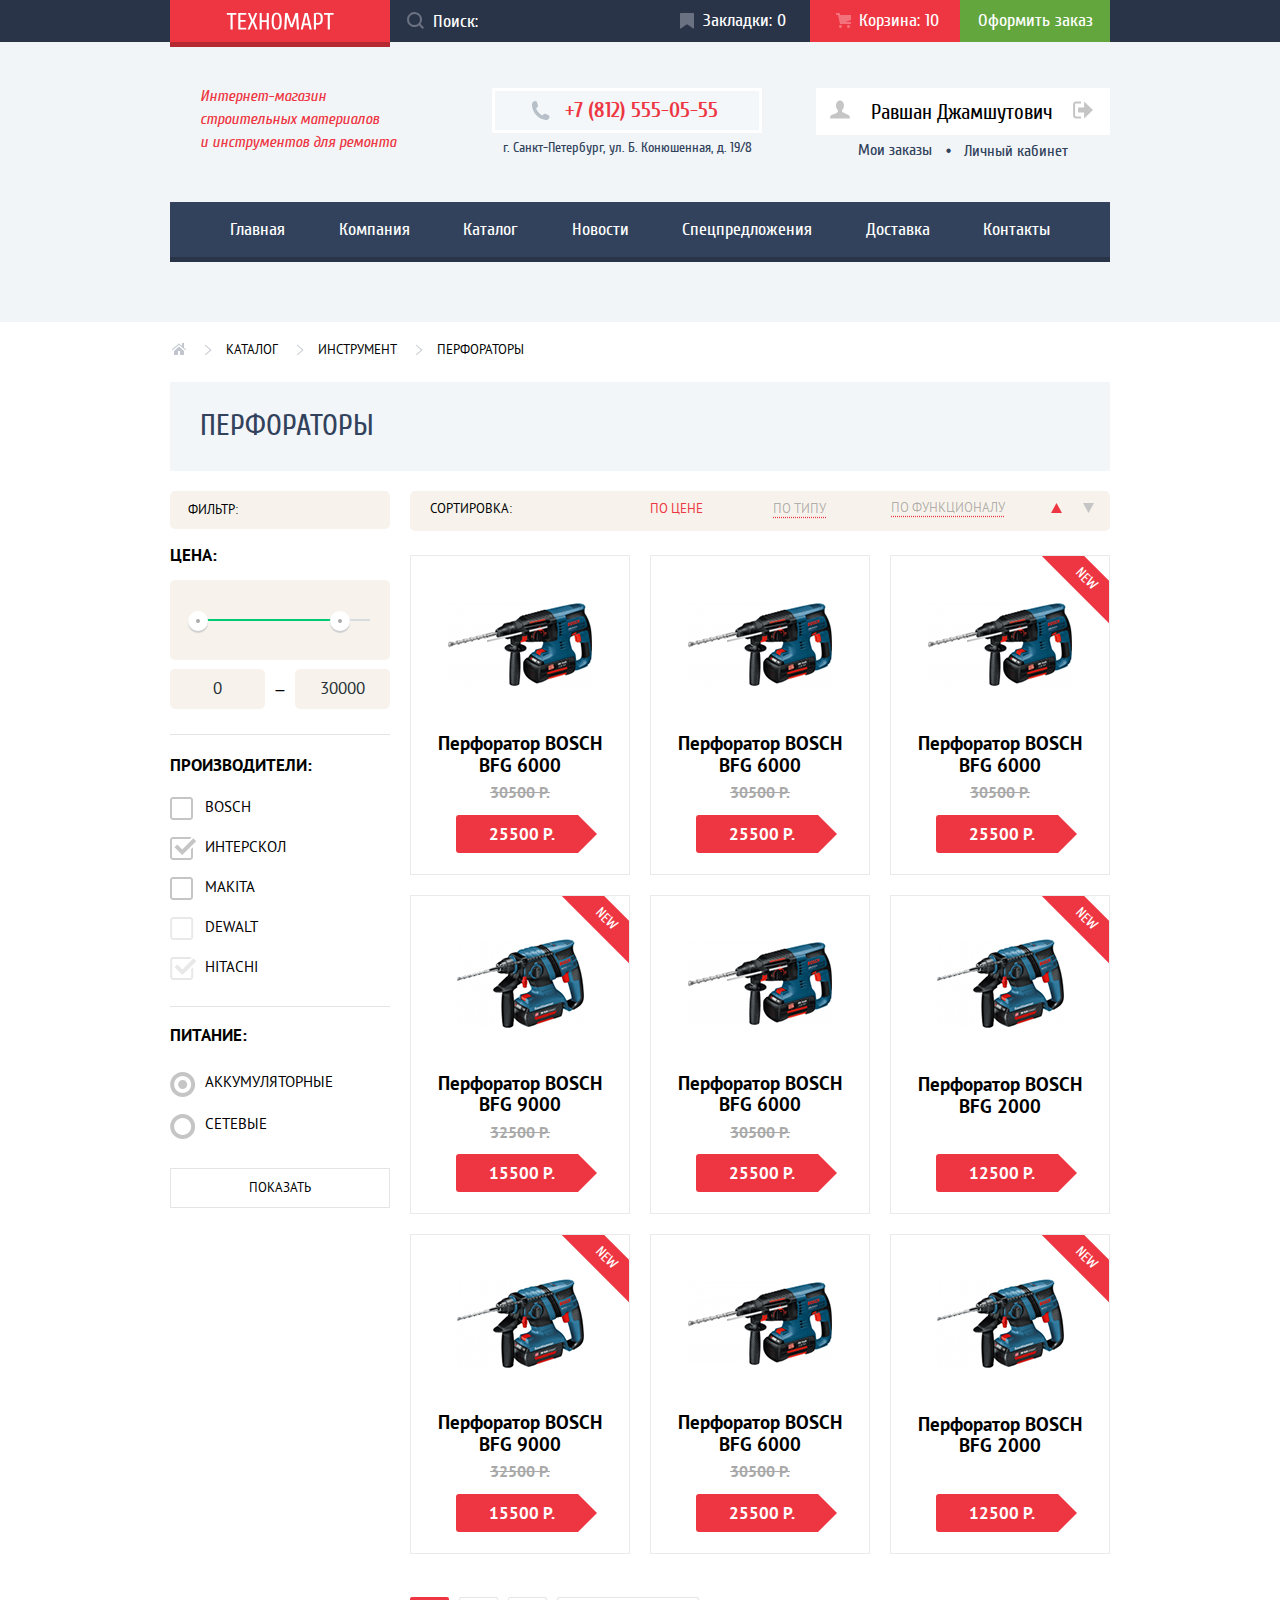
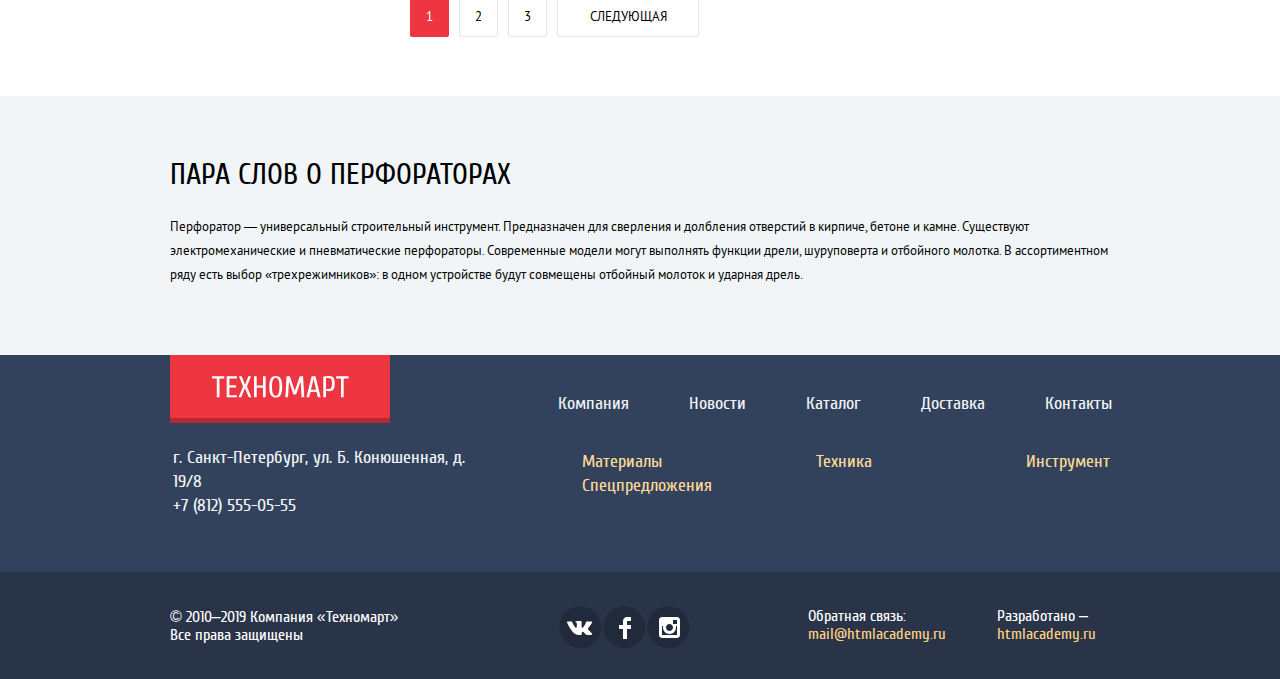
==== catalog.html @ eb94983a "Правки" ====
<!DOCTYPE html>
<html lang="ru">
  <head>
    <meta charset="utf-8">
    <title>HTML Academy: Каталог Техномарт</title>
    <link rel="stylesheet" href="css/normalize.css">
    <link rel="stylesheet" href="css/style.css">
    <script src="js/script.js" defer></script>
  </head>
  <body class="catalog-body">

    <header class="main-header">
      <div class="main-header-top-bar">
        <div class="main-header-top center">
            <a class="main-header-logo" href="">
              <svg width="108" height="18" fill="none" xmlns="http://www.w3.org/2000/svg"><path fill-rule="evenodd" clip-rule="evenodd" d="M103.85 2.66v14.79h-2.12V2.65h-3.75V1.03h9.62v1.64h-3.75zm-8.14 8.7c-.37.46-.83.79-1.38.98-.56.2-1.22.3-1.99.3A12 12 0 0190 12.4v5.05h-2.12V1.25c.6-.17 1.2-.3 1.8-.36.6-.07 1.25-.11 1.96-.11.94 0 1.74.1 2.4.3.65.19 1.18.51 1.59.97.4.45.7 1.05.9 1.8.18.76.27 1.69.27 2.8 0 1.14-.09 2.1-.27 2.86a4.62 4.62 0 01-.82 1.85zm-1.2-6.82a3.3 3.3 0 00-.55-1.34 2 2 0 00-.95-.7 4.2 4.2 0 00-1.37-.2H90V11h1.64c.53 0 .99-.07 1.37-.2a2 2 0 00.95-.7c.25-.33.44-.77.55-1.34.12-.56.18-1.26.18-2.11 0-.85-.06-1.55-.18-2.11zM82.6 13.22h-4.7l-1.05 4.23h-2.12l4-16.43h3.05l3.99 16.43h-2.11l-1.06-4.23zm-2.3-9.86h-.1l-1.94 8.22h3.99L80.3 3.36zM70.16 5.24h-.12l-3.4 10.1h-2.12l-3.4-10.1H61l-.7 12.21h-2.12l.94-16.43h2.58l3.83 11.26h.1l3.82-11.26h2.58l.94 16.43h-2.1l-.71-12.2zM54.38 15.92c-.44.65-.97 1.1-1.59 1.37-.61.26-1.32.4-2.12.4s-1.5-.14-2.13-.4a3.69 3.69 0 01-1.58-1.37 7.22 7.22 0 01-1-2.6 20.56 20.56 0 01-.34-4.09c0-1.64.11-3 .34-4.1a7.21 7.21 0 011-2.59c.44-.64.97-1.1 1.58-1.36.62-.27 1.33-.4 2.13-.4.8 0 1.5.13 2.12.4.62.27 1.15.72 1.59 1.36.44.64.77 1.5 1 2.6.22 1.08.34 2.45.34 4.1 0 1.64-.12 3-.34 4.09a7.22 7.22 0 01-1 2.6zM53.36 5.76a8.2 8.2 0 00-.65-2.16c-.26-.53-.58-.9-.94-1.1-.36-.2-.73-.31-1.1-.31-.38 0-.74.1-1.1.3-.36.2-.68.58-.94 1.1a8.2 8.2 0 00-.65 2.17c-.16.9-.25 2.06-.25 3.47 0 1.41.09 2.57.25 3.48.17.9.38 1.63.65 2.16.26.53.58.9.94 1.1.36.2.72.3 1.1.3.37 0 .74-.1 1.1-.3.36-.2.68-.57.94-1.1a8.2 8.2 0 00.65-2.16c.16-.91.24-2.07.24-3.48 0-1.4-.08-2.56-.24-3.47zM40.69 9.94h-4.93v7.51h-2.11V1.02h2.11v7.27h4.93V1.02h2.11v16.43h-2.1V9.94zm-11.15 7.51l-2.94-7.04-2.93 7.04h-2.11L25.08 9 21.9 1.02h2.11l2.58 6.57 2.59-6.57h2.11L28.13 9l3.52 8.45h-2.11zM12.28 1.02h7.99v1.64H14.4v5.4h5.16V9.7H14.4v6.1h5.87v1.65h-7.99V1.02zM6.65 17.45H4.54V2.65H.78V1.03h9.62v1.64H6.65v14.79z" fill="#fff"/></svg>
            </a>

          <div class="search">
            <svg class="search-icon" width="17" height="17" fill="none" xmlns="http://www.w3.org/2000/svg"><path fill-rule="evenodd" clip-rule="evenodd" d="M13.5 12l3.5 3.6-1.4 1.4-3.6-3.5a7.5 7.5 0 01-12-6A7.5 7.5 0 1113.5 12zm-6-10a5.5 5.5 0 100 11 5.5 5.5 0 000-11z"/></svg>
            <input type="search" placeholder="Поиск:">
          </div>

          <a class="bookmarks" href="">Закладки: 0</a>
          <a class="basket full" href="">Корзина: 10</a>
          <a class="order" href="">Оформить заказ</a>
        </div>
      </div>

      <div class="header-bottom-wrapper center">
        <h1 class="main-title">Интернет-магазин строительных материалов и&nbsp;инструментов для ремонта</h1>

        <div class="header-bottom-center-footer">
          <a class="header-phone" href="tel:+78125550555">+7 (812) 555-05-55</a>
          <span class="header-address">г. Санкт-Петербург, ул. Б. Конюшенная, д. 19/8</span>
        </div>

        <div class="header-bottom-right-footer">
          <a class="profile-name" href="">
            <svg class="user-icon" width="20" height="19" fill="none" xmlns="http://www.w3.org/2000/svg"><path d="M17.9 14.7a22 22 0 01-5.2-2.4c-.7-.5-.8-1.6-.5-2.4A5.5 5.5 0 0014 5.6c0-2.8-1.8-5.1-4-5.1s-4 2.3-4 5C6 7.5 6.7 9 7.8 10c.3.8.2 1.9-.5 2.4-1 .7-3 1.6-5.2 2.4C0 15.4 0 18.5 0 18.5h20s0-3.1-2.1-3.8z"/></svg>
            Равшан Джамшутович
            <svg class="logout-icon" width="20" height="18" fill="none" xmlns="http://www.w3.org/2000/svg"><path d="M20 9L11.1.5v6h-6v5h6v6L20 9z"/><path d="M2.1 14.5v-11c0-.3.2-1 1-1h5v-2h-5c-2.2 0-3 1.8-3 3v11c0 1.2.8 3 3 3h5v-2h-5c-.8 0-1-.7-1-1z"/></svg>
          </a>
          <div class="header-bottom-right-personal">
            <a class="my-orders" href="">Мои заказы</a>
            <span class="dot">&#8226;</span>
            <a class="my-cabinet" href="">Личный кабинет</a>
          </div>
        </div>
      </div>


      <nav class="main-nav center">
        <ul class="site-nav">
          <li><a class="nav-link" href="">Главная</a></li>
          <li><a class="nav-link" href="">Компания</a></li>
          <li><a class="nav-link" href="catalog.html">Каталог</a></li>
          <li><a class="nav-link" href="">Новости</a></li>
          <li><a class="nav-link" href="">Спецпредложения</a></li>
          <li><a class="nav-link" href="">Доставка</a></li>
          <li><a class="nav-link" href="">Контакты</a></li>
        </ul>
      </nav>

    </header>

  <main>

    <ul class="breadcrumbs center">
      <li><a href="" class="breadcrumbs-home" title="На главную"></a></li>
      <li><a class="breadcrumbs-item" href="">Каталог</a></li>
      <li><a class="breadcrumbs-item" href="">Инструмент</a></li>
      <li><a class="breadcrumbs-item">Перфораторы</a></li>
    </ul>

    <h1 class="catalog-title center">Перфораторы</h1>

    <div class="catalog-products center">
      <div class="catalog-left">

        <h2 class="filter-title">Фильтр:</h2>

        <form>
          <fieldset class="filter-item">
              <legend>Цена:</legend>
              <div class="range-filter">
                <div class="range-controls">
                  <div class="scale">
                    <div class="bar"></div>
                  </div>
                  <div class="toggle toggle-min" tabindex="0"></div>
                  <div class="toggle toggle-max" tabindex="0"></div>
                </div>
                <div class="price-controls">
                  <label class="min-price">
                    <input type="number" name="min-price" value="0">
                  </label>
                  <span class="filter-dash">&ndash;</span>
                  <label class="max-price">
                    <input type="number" name="max-price" value="30000">
                  </label>
                </div>
              </div>
          </fieldset>


          <div class="developers-wrapper">
            <h3 class="filter-firms">Производители:</h3>
            <ul class="filter-firms-list">
              <li class="filter-firms-item">
                <label class="checkbox-item">
                  <input class="checkbox-input" type="checkbox" id="bosch" value="bosch">
                  <span class="checkbox-icon"></span>
                  Bosch
                </label>
              </li>
              <li class="filter-firms-item">
                <label class="checkbox-item">
                  <input class="checkbox-input" type="checkbox" value="interskol" checked>
                  <span class="checkbox-icon"></span>
                  Интерскол
                </label>
              </li>
              <li class="filter-firms-item">
                <label class="checkbox-item">
                  <input class="checkbox-input" type="checkbox" value="makita">
                  <span class="checkbox-icon"></span>
                  Makita
              </label>
              </li>
              <li class="filter-firms-item">
                <label class="checkbox-item">
                  <input class="checkbox-input" type="checkbox" value="dewalt" disabled>
                  <span class="checkbox-icon"></span>
                  Dewalt
              </label>
              </li>
              <li class="filter-firms-item">
                <label class="checkbox-item">
                  <input class="checkbox-input" type="checkbox" value="hitachi" disabled checked>
                  <span class="checkbox-icon"></span>
                  Hitachi
                </label>
              </li>
            </ul>
          </div>

          <div class="supply-wrapper">
            <h3 class="filter-powersupply">Питание:</h3>
            <ul class="filter-powersupply-list">
              <li class="filter-powersupply-item">
                <label class="radio-item">
                  <input class="radio-input" type="radio" name="supply" value="1" checked>
                  <span class="radio-icon"></span>
                  Аккумуляторные
                </label>
              </li>
              <li class="filter-powersupply-item">
                <label class="radio-item">
                  <input class="radio-input" type="radio" name="supply" value="2">
                  <span class="radio-icon"></span>
                  Сетевые
                </label>
              </li>
            </ul>
          </div>
          <button class="show-button" type="submit">Показать</button>
        </form>
      </div>

      <div class="catalog-right">
        <div class="sort">
          <h3 class="sort-title">Сортировка:</h3>
          <ul class="sort-attributes">
            <li>
              <a class="sort-by-price active">По цене</a>
            </li>
            <li>
              <a class="sort-by-type">По типу</a>
            </li>
            <li>
              <a class="sort-by-functional">По функционалу</a>
            </li>
            <li class="sort-arrows">
              <a class="sort-arrows-up active" title="Сортировка по возрастанию">
                <svg style="transform: rotate(180deg)" width="11" height="10" viewBox="0 0 11 10" fill="none" xmlns="http://www.w3.org/2000/svg">
                <path d="M5.5 10L0 0H11"/>
                </svg>
              </a>
              <a class="sort-arrows-down" title="Сортировка по убыванию">
                <svg width="11" height="10" viewBox="0 0 11 10" fill="none" xmlns="http://www.w3.org/2000/svg">
                <path d="M5.5 10L0 0H11"/>
                </svg>
              </a>
            </li>
          </ul>

        </div>

        <section>
          <ul class="products-list">
            <li class="products-item">
              <div class="products-photo">
                <img src="img/bfg6000.jpg" alt="Перфоратор bfg6000" class="products-item-img" width="144" height="128">
                <div class="products-buttons">
                  <button class="buy">Купить</button>
                  <button class="add">В закладки</button>
                </div>
              </div>
              <div class="products-info">
                <h3 class="products-title">Перфоратор BOSCH BFG 6000</h3>
                <span class="products-last-price">30500 Р.</span>
                <span class="products-price">25500 Р.</span>
              </div>
            </li>
            <li class="products-item">
              <div class="products-photo">
                <img src="img/bfg6000.jpg" alt="Перфоратор bfg6000" class="products-item-img" width="144" height="128">
                <div class="products-buttons">
                  <button class="buy">Купить</button>
                  <button class="add">В закладки</button>
                </div>
              </div>
              <div class="products-info">
                <h3 class="products-title">Перфоратор BOSCH BFG 6000</h3>
                <span class="products-last-price">30500 Р.</span>
                <span class="products-price">25500 Р.</span>
              </div>
            </li>
            <li class="products-item new">
              <div class="products-photo">
                <img src="img/bfg6000.jpg" alt="Перфоратор bfg6000" class="products-item-img" width="144" height="128">
                <div class="products-buttons">
                  <button class="buy">Купить</button>
                  <button class="add">В закладки</button>
                </div>
              </div>
              <div class="products-info">
                <h3 class="products-title">Перфоратор BOSCH BFG 6000</h3>
                <span class="products-last-price">30500 Р.</span>
                <span class="products-price">25500 Р.</span>
              </div>
            </li>
            <li class="products-item new">
              <div class="products-photo">
                <img src="img/bfg3000.jpg" alt="Перфоратор bfg3000" class="products-item-img" width="127" height="112">
                <div class="products-buttons">
                  <button class="buy">Купить</button>
                  <button class="add">В закладки</button>
                </div>
              </div>
              <div class="products-info">
                <h3 class="products-title">Перфоратор BOSCH BFG 9000</h3>
                <span class="products-last-price">32500 Р.</span>
                <span class="products-price">15500 Р.</span>
              </div>
            </li>
            <li class="products-item">
              <div class="products-photo">
                <img src="img/bfg6000.jpg" alt="Перфоратор bfg6000" class="products-item-img" width="144" height="128">
                <div class="products-buttons">
                  <button class="buy">Купить</button>
                  <button class="add">В закладки</button>
                </div>
              </div>
              <div class="products-info">
                <h3 class="products-title">Перфоратор BOSCH BFG 6000</h3>
                <span class="products-last-price">30500 Р.</span>
                <span class="products-price">25500 Р.</span>
              </div>
            </li>
            <li class="products-item new">
              <div class="products-photo">
                <img src="img/bfg2000.jpg" alt="Перфоратор bfg2000" class="products-item-img" width="127" height="112">
                <div class="products-buttons">
                  <button class="buy">Купить</button>
                  <button class="add">В закладки</button>
                </div>
              </div>
              <div class="products-info">
                <h3 class="products-title">Перфоратор BOSCH BFG 2000</h3>
                <span class="products-no-price"></span>
                <span class="products-price">12500 Р.</span>
              </div>
            </li>
            <li class="products-item new">
              <div class="products-photo">
                <img src="img/bfg3000.jpg" alt="Перфоратор bfg3000" class="products-item-img" width="127" height="112">
                <div class="products-buttons">
                  <button class="buy">Купить</button>
                  <button class="add">В закладки</button>
                </div>
              </div>
              <div class="products-info">
                <h3 class="products-title">Перфоратор BOSCH BFG 9000</h3>
                <span class="products-last-price">32500 Р.</span>
                <span class="products-price">15500 Р.</span>
              </div>
            </li>
            <li class="products-item">
              <div class="products-photo">
                <img src="img/bfg6000.jpg" alt="Перфоратор bfg6000" class="products-item-img" width="144" height="128">
                <div class="products-buttons">
                  <button class="buy">Купить</button>
                  <button class="add">В закладки</button>
                </div>
              </div>
              <div class="products-info">
                <h3 class="products-title">Перфоратор BOSCH BFG 6000</h3>
                <span class="products-last-price">30500 Р.</span>
                <span class="products-price">25500 Р.</span>
              </div>
            </li>
            <li class="products-item new">
              <div class="products-photo">
                <img src="img/bfg2000.jpg" alt="Перфоратор bfg2000" class="products-item-img" width="127" height="112">
                <div class="products-buttons">
                  <button class="buy">Купить</button>
                  <button class="add">В закладки</button>
                </div>
              </div>
              <div class="products-info">
                <h3 class="products-title">Перфоратор BOSCH BFG 2000</h3>
                <span class="products-no-price"></span>
                <span class="products-price">12500 Р.</span>
              </div>
            </li>
          </ul>
        </section>

        <ul class="page-number-list">
          <li><a class="page-number-item current" href="">1</a></li>
          <li><a class="page-number-item" href="">2</a></li>
          <li><a class="page-number-item" href="">3</a></li>
          <li><a class="page-number-item next" href="">Следующая</a></li>
        </ul>
      </div>

    </div>

      <div class="few-words-wrapper">
        <section class="few-words center">
          <h2 class="few-words-title">Пара слов о перфораторах</h2>
          <p class="few-words-text">Перфоратор — универсальный строительный инструмент.
            Предназначен для сверления и долбления отверстий в кирпиче,
            бетоне и камне. Существуют электромеханические и пневматические перфораторы.
            Современные модели могут выполнять функции дрели, шуруповерта и отбойного молотка.
            В ассортиментном ряду есть выбор «трехрежимников»: в одном устройстве будут
            совмещены отбойный молоток и ударная дрель.</p>
        </section>
      </div>

  </main>

    <footer class="main-footer">

      <div class="main-footer-top">
        <div class="main-footer-top-wrapper center">

          <div class="main-footer-left">
            <a class="main-footer-logo" href="">
              <svg width="138" height="23" fill="none" xmlns="http://www.w3.org/2000/svg"><path fill-rule="evenodd" clip-rule="evenodd" d="M132.7 3.4v18.9H130V3.4h-4.8V1.3h12.3v2.1h-4.8zM122.3 14.5a3.86 3.86 0 01-1.77 1.26c-.71.25-1.56.38-2.54.38a15.32 15.32 0 01-3-.3v6.45h-2.7V1.6c.76-.22 1.53-.38 2.3-.47.77-.09 1.6-.13 2.5-.13 1.2 0 2.22.12 3.06.37.84.25 1.52.67 2.04 1.25s.9 1.35 1.14 2.3a15 15 0 01.36 3.58c0 1.46-.11 2.68-.34 3.66a5.9 5.9 0 01-1.05 2.35zm-1.53-8.71a4.22 4.22 0 00-.7-1.71 2.55 2.55 0 00-1.22-.89 5.37 5.37 0 00-1.76-.25H115v11.1h2.1c.68 0 1.27-.09 1.76-.26s.9-.46 1.21-.88c.32-.42.56-1 .7-1.71.16-.72.23-1.62.23-2.7s-.07-1.98-.22-2.7zm-15.23 11.1h-6l-1.35 5.4h-2.7l5.1-21h3.9l5.1 21h-2.7l-1.35-5.4zM102.6 4.3h-.12L100 14.8h5.1L102.6 4.3zM89.64 6.7h-.15l-4.35 12.9h-2.7L78.1 6.7h-.15l-.9 15.6h-2.7l1.2-21h3.3l4.9 14.4h.11l4.9-14.4h3.3l1.2 21h-2.7l-.9-15.6zM69.48 20.35a4.71 4.71 0 01-2.02 1.74c-.8.34-1.7.5-2.72.5a6.81 6.81 0 01-2.71-.5A4.71 4.71 0 0160 20.35a9.22 9.22 0 01-1.27-3.32 26.26 26.26 0 01-.44-5.23c0-2.1.15-3.85.44-5.24.29-1.39.71-2.5 1.27-3.31a4.71 4.71 0 012.03-1.74c.79-.34 1.7-.51 2.71-.51 1.02 0 1.93.17 2.72.5.79.35 1.46.93 2.02 1.75s.99 1.92 1.28 3.31c.29 1.4.43 3.14.43 5.24s-.14 3.84-.43 5.23a9.22 9.22 0 01-1.28 3.32zm-1.3-13a10.48 10.48 0 00-.83-2.75 3.18 3.18 0 00-1.2-1.41 2.83 2.83 0 00-1.4-.4c-.49 0-.96.14-1.42.4-.46.26-.86.73-1.2 1.4-.34.69-.61 1.6-.82 2.77a25.69 25.69 0 00-.32 4.44c0 1.8.1 3.28.32 4.44.2 1.16.48 2.08.82 2.76.34.68.74 1.15 1.2 1.4.46.27.93.4 1.41.4.48 0 .95-.13 1.41-.4.46-.25.86-.72 1.2-1.4.34-.68.62-1.6.83-2.76.2-1.16.31-2.64.31-4.44 0-1.8-.1-3.28-.31-4.44zM51.99 12.7h-6.3v9.6H43v-21h2.7v9.3H52V1.3h2.7v21H52v-9.6zm-14.25 9.6l-3.75-9-3.75 9h-2.7l4.5-10.8L28 1.3h2.7L34 9.7l3.3-8.4H40l-4.05 10.2 4.5 10.8h-2.7zM15.7 1.3h10.2v2.1h-7.5v6.9H25v2.1h-6.6v7.8h7.5v2.1H15.7v-21zm-7.2 21H5.8V3.4H1V1.3h12.3v2.1H8.5v18.9z" fill="#fff"/></svg>
            </a>

            <p class="footer-address">г. Санкт-Петербург, ул. Б. Конюшенная, д. 19/8<br>
            <a class="footer-phone" href="tel:+78125550555">+7 (812) 555-05-55</a>
            </p>
          </div>

          <div class="footer-nav">
            <ul class="footer-nav-up">
              <li><a class="footer-nav-up-link" href="">Компания</a></li>
              <li><a class="footer-nav-up-link" href="">Новости</a></li>
              <li><a class="footer-nav-up-link" href="">Каталог</a></li>
              <li><a class="footer-nav-up-link" href="">Доставка</a></li>
              <li><a class="footer-nav-up-link" href="">Контакты</a></li>
            </ul>

            <ul class="footer-nav-down">
              <li><a class="footer-nav-down-link" href="">Материалы</a></li>
              <li><a class="footer-nav-down-link" href="">Техника</a></li>
              <li><a class="footer-nav-down-link" href="">Инструмент</a></li>
              <li><a class="footer-nav-down-link" href="">Спецпредложения</a></li>
            </ul>
          </div>
        </div>
      </div>

      <div class="main-footer-down">
        <div class="main-footer-down-wrapper center">

          <p class="copyright">&copy; 2010–2019 Компания «Техномарт»<br>
            Все права защищены</p>

          <ul class="socials-list">
            <li>
              <a class="socials-list-item vk" href="">
                <svg viewBox="0 0 44 44">
                  <circle cx="22" cy="22" r="20"/>
                </svg>
              </a>
            </li>
            <li>
              <a class="socials-list-item fb" href="">
                <svg viewBox="0 0 44 44">
                  <circle cx="22" cy="22" r="20"/>
                </svg>
              </a>
            </li>
            <li>
              <a class="socials-list-item inst" href="">
                <svg viewBox="0 0 44 44">
                  <circle cx="22" cy="22" r="20"/>
                </svg>
              </a>
            </li>
          </ul>

          <div class="main-footer-down-right">
            <div class="main-footer-down-text">
              <span class="feedback">Обратная связь:</span>
              <a class="feedback-link" href="">mail@htmlacademy.ru</a>
            </div>

            <div class="main-footer-down-text">
              <span class="developed">Разработано &#8211;</span>
              <a class="developed-link" href="https://up.htmlacademy.ru/htmlcss/29/project/technomart#technomart-3-5">htmlacademy.ru</a>
            </div>
          </div>

        </div>
      </div>

    </footer>

    <section class="modal-added hidden">
      <div class="modal-added-message">
        <h2 class="modal-added-text">Товар добавлен в корзину!</h2>
      </div>

      <div class="modal-buttons">
        <button class="added-button create-order">Оформить заказ</button>
        <button class="added-button continue">Продолжить покупки</button>
      </div>

        <button class="modal-added-close" type="button" aria-label="Закрыть"></button>

    </section>

  </body>
</html>
---- css/style.css ----
/*   Variables   */

:root{
	--basic-red: #EE3643;
	--basic-red-dark: #CA2C37;
	--basic-dark-blue: #32425C;
	--basic-dark-blue-darker: #293449;
	--darkest-blue: #161D29;
	--basic-green: #63A63E;
	--basic-grey: #3D546F;
	--basic-greylight: #C5C5C5;
	--basic-background: #F1F5F7;
	--basic-background-light: #F2F6F8;
	--basic-background-faded: rgba(241, 245, 247, 0.5);
	--white: #FFF;
	--black: #000;
	--faded-white: rgba(255, 255, 255, 0.5);
	--faded-grey:  rgba(0, 0, 0, 0.3);
	--special-yellow: #FFBF47;
	--special-blue: #3BBCE3;
	--special-lilac: #DC91D8;
	--special-greenlight: #8ED78F;
	--special-yellowlight: #FFD180;
	--special-yellow-lighten: #FFC047;
	--special-blue-dark: #1D2739;
	--special-background-light: #F3F7F9;
	--special-one-more-grey: #E5E5E5;
	--special-grey-light: #EAEAEA;
	--special-beige: #F9F5F0;
	--special-beige-dull: #F7F3EC;
	--special-beige-light: #FFDA96;
	--special-beige-light-faded: rgba(255, 218, 150, 0.5);
	--special-grey: #A9A9A9;
	--special-blue-inset: #405069;
	--special-red-credit: #FF5357;
	--success: #5FBB2D;
	--warning: #FFBF47;
	--error: #BA2732;
	--main-logo-shadow: #B52933;
	--main-logo-shadow-dark: #8E1E26;
	--bar-toggle-gray: #ababab;
	--bar-toggle-shadow: #cfcfcf;
	--range-controls-scale: #d7dcde;
	--bar-green: #00ca74;
}

/*   Font-Cuprum   */

@font-face {
  font-family: "Cuprum";
  src:
  		url("../fonts/cuprum.woff2") format("woff2"),
  		url("../fonts/cuprum.woff") format("woff");
  font-weight: normal;
  font-style: normal;
}

@font-face {
  font-family: "Cuprum";
  src:
  		url("../fonts/cuprumbold.woff2") format("woff2"),
  		url("../fonts/cuprumbold.woff") format("woff");
  font-weight: bold;
  font-style: normal;
}

@font-face {
  font-family: "Cuprum";
  src:
  		url("../fonts/cuprumbolditalic.woff2") format("woff2"),
  		url("../fonts/cuprumbolditalic.woff") format("woff");
  font-weight: bold;
  font-style: italic;
}

@font-face {
  font-family: "Cuprum";
  src:
  		url("../fonts/cuprumitalic.woff2") format("woff2"),
  		url("../fonts/cuprumitalic.woff") format("woff");
  font-weight: normal;
  font-style: italic;
}

/*   Font-Pt-sans   */

@font-face {
    font-family: "PT Sans";
    src:
        url("../fonts/ptsans.woff2") format("woff2"),
        url("../fonts/ptsans.woff") format("woff");
    font-weight: normal;
    font-style: normal;
}

@font-face {
    font-family: "PT Sans";
    src:
        url("../fonts/ptsansbold.woff2") format("woff2"),
        url("../fonts/ptsansbold.woff") format("woff");
    font-weight: bold;
    font-style: normal;
}

/*   Buttons   */

.red-button{
	display: block;
	width: 192px;
	padding: 11px 0 9px 0;
	background-color: var(--basic-red);
	text-align: center;
	font-size: 14px;
	line-height: 18px;
	text-align: center;
	text-transform: uppercase;
	text-decoration: none;
	color: var(--white);
  cursor: pointer;
}

.red-button-services{
	display: block;
	width: 195px;
	padding: 10px 0;
	margin-top: 25px;
	border-radius: 2px;
	background-color: var(--special-red-credit);
	text-align: center;
	font-size: 14px;
	line-height: 18px;
	text-align: center;
	text-transform: uppercase;
	text-decoration: none;
	color: var(--white);
}

.red-button:hover{
	background: var(--basic-red-dark);
}

.red-button:focus{
	background: var(--error);
}

.white-button:hover{
	color: var(--basic-red);
}

.white-button:focus{
	color: var(--basic-greylight)
}

/*   Global   */

.page-body{
	position: relative;
	font-family: "Cuprum", Arial, sans-serif;
	background-color: var(--white);
}

/*   Header   */

.main-header{
	background-color: var(--basic-background);
}

.main-header-top{
	background-color: var(--basic-dark-blue-darker);
}

.main-header-logo{
	position: relative;
	background: var(--basic-red);
	text-align: center;
	vertical-align: middle;
	padding-top: 12px;
}

.main-header-logo::after{
	position: absolute;
	display: block;
	content: "";
	background-color: var(--main-logo-shadow);
	width: 100%;
	height: 5px;
	bottom: -5px;
}

.main-header-logo:focus::after{
	background: var(--main-logo-shadow-dark);
}

.main-header-logo:focus{
	background: var(--error);
}

input[type='search']::-webkit-search-decoration,
input[type='search']::-webkit-search-cancel-button,
input[type='search']::-webkit-search-results-button,
input[type='search']::-webkit-search-results-decoration {
  display: none;
}

.search{
	position: relative;
	padding-left: 41px;
}

.search-icon{
	position: absolute;
	top: 12px;
	left: 17px;
	fill: var(--white);
	opacity: 0.3;
}

.search:hover .search-icon{
	opacity: 1;
}

.search input{
	width: 100%;
	height: 100%;
	background-color: inherit;
	border: none;
	outline: none;
	font-family: Cuprum, Arial, sans-serif;
	font-size: 18px;
	font-style: normal;
	font-weight: 400;
	line-height: 24px;
	letter-spacing: 0px;
	color: white;
}

.search input::placeholder{
	font-family: Cuprum, Arial, sans-serif;
	font-size: 18px;
	font-style: normal;
	font-weight: 400;
	line-height: 40px;
	letter-spacing: 0px;
	color: var(--white);
}

.search input:hover{
	cursor: pointer;
}

.search input:focus{
	background-color: var(--white);
}

.search:focus-within{
	background-color: var(--white);
}

.search:focus-within input{
	color: black;
}

.search:focus-within .search-icon{
	fill: var(--basic-red);
	opacity: 1;
}

/**/

/**/

.bookmarks{
	position: relative;
	font-size: 18px;
	line-height: 24px;
	text-decoration: none;
	color: var(--white);
	padding: 9px 0;
	padding-left: 18px;
	text-align: center;
}

.bookmarks:hover::before{
	opacity: 1;
}

.bookmarks::before{
	content: "";
	position: absolute;
	left: 20px;
	bottom: 13px;
	width: 14px;
	height: 16px;
	background-image: url("../img/icon-bookmark.svg");
	background-repeat: no-repeat;
	background-position: 0 0;
	opacity: 0.3;
}

.bookmarks:focus::before{
	opacity: 0.3;
}

.bookmarks:focus{
	color: var(--faded-white);
	background-color: var(--darkest-blue);
}

.basket{
	position: relative;
	font-size: 18px;
	line-height: 24px;
	text-decoration: none;
	color: var(--white);
	padding: 9px 0;
	padding-left: 49px;
}

.basket::before{
	content: "";
	position: absolute;
	left: 26px;
	bottom: 14px;
	width: 15px;
	height: 15px;
	background-image: url("../img/icon-cart.svg");
	background-repeat: no-repeat;
	background-position: 0 0;
	opacity: 0.3;
}

.basket:hover::before{
	opacity: 1;
}

.full{
	background-color: var(--basic-red);
}

.basket:focus{
	color: var(--faded-white);
	background-color: var(--darkest-blue);
}

.basket:focus::before{
	opacity: 0.3;
}

.order{
	background: var(--basic-green);
	text-align: center;
	font-size: 18px;
	line-height: 24px;
	text-transform: none;
	text-decoration: none;
	color: var(--white);
	padding: 9px 0;
}

.order:hover{
	background: var(--success);
}

.order:focus{
	background: var(--basic-green);
	color: var(--faded-white);
}

.main-title{
	width: 197px;
	font-weight: normal;
	font-style: italic;
	font-size: 16px;
	line-height: 23px;
	color: var(--basic-red);
	margin: 0;
	padding-top: 42.5px;
	padding-left: 30px;
	padding-bottom: 44.5px;
}

.header-bottom-center{
	padding: 46px 0 40px 0;
	margin-left: 24px;
}

.header-phone{
	width: 270px;
	position: relative;
	font-weight: 700;
	font-size: 21px;
	line-height: 30px;
	text-decoration: none;
	text-align: center;
	color: var(--basic-red);
	box-sizing: border-box;
	background: var(--special-background-light);
	border: 3px solid var(--white);
	padding: 4px 41px 5px 70px;
	margin-bottom: 3px;
}

.header-phone::before{
	content: "";
	position: absolute;
	left: 36px;
	bottom: 10px;
	width: 19px;
	height: 19px;
  background-image: url("../img/icon-phone.svg");
	background-repeat: no-repeat;
	background-position: 0 0;
}

.header-address{
	font-size: 14px;
	line-height: 24px;
	text-align: center;
	color: var(--basic-dark-blue);
}

.header-bottom-right{
	padding: 46px 0 67px 0;
}

.white-button-login{
	display: block;
	position: relative;
	background-color: var(--white);
	text-align: center;
	font-size: 21px;
	line-height: 21px;
	text-decoration: none;
	color: var(--black);
	padding: 12px 27px 12px 45px;
}

.white-button-login-icon{
	position: absolute;
	left: 19px;
	top: 14px;
	fill: var(--basic-greylight);
}

.white-button-login:hover{
	color: var(--basic-red);
}

.white-button-login:hover .white-button-login-icon{
	fill: var(--basic-grey);
}

.white-button-login:focus{
	color: var(--basic-greylight);
}

.white-button-login:focus .white-button-login-icon{
	fill: var(--basic-greylight);
}

.white-button-register{
	display: block;
	background-color: var(--white);
	text-align: center;
	font-size: 21px;
	line-height: 21px;
	text-decoration: none;
	color: var(--black);
	padding: 12px 24px;
}

.white-button-register:hover{
	color: var(--basic-red);
}

.white-button-register:focus{
	color: var(--basic-greylight);
}

.main-nav{
	background-color: var(--basic-dark-blue);
	box-shadow: inset 0px -5px 0px var(--basic-dark-blue-darker);
}

.site-nav{
	list-style: none;
	padding: 0 34px;
	margin: 0;
}

.nav-link{
	display: block;
	font-size: 18px;
	line-height: 24px;
	text-decoration: none;
	color: var(--white);
	padding: 16px 26px 20px 26px;
}

.nav-link:hover{
	background: var(--basic-dark-blue-darker);
}

.nav-link:focus{
	background: var(--special-blue-dark);
	color: var(--faded-white);
}

/*   Main   */

.container{
	padding-top: 58px;
}

.offers{
	padding-bottom: 58px;
}

.offers-list-top{
	list-style: none;
	padding: 0;
	margin: 0;
}

.offers-list-bottom{
	list-style: none;
	padding: 0;
}

.offers-item{
	padding: 18.5px 0 23px 18.5px;
}

.offers-item-title{
	font-weight: bold;
	font-size: 24px;
	line-height: 30px;
	color: var(--white);
	margin: 0;
	padding-bottom: 14px;
}

.offers-item-link{
	display: block;
	width: 135px;
	padding: 10px 0;
	text-align: center;
	background-color: rgba(255, 255, 255, 0.3);
	text-decoration: none;
	font-size: 14px;
	line-height: 18px;
	color: var(--white);
	text-transform: uppercase;
}

.offers-item-link:hover{
	background: rgba(197, 197, 197, 0.3);
}

.offers-item-link:focus{
	background: rgba(169, 169, 169, 0.3);
}

.offers-wrapper-top .offers-item:nth-of-type(1){
	position: relative;
	background-color: var(--special-yellow);
}

.offers-wrapper-top .offers-item:nth-of-type(1)::before{
	position: absolute;
	content: "";
	width: 44px;
	height: 65px;
	top: 33px;
	right: 43px;
	background: url(../img/icon-1.svg);
}

.offers-wrapper-top .offers-item:nth-of-type(2){
	position: relative;
	background-color: var(--special-blue);
}

.offers-wrapper-top .offers-item:nth-of-type(2)::before{
	position: absolute;
	content: "";
	width: 75px;
	height: 61px;
	top: 36px;
	right: 31px;
	background: url(../img/icon-2.svg);
}

.offers-wrapper-top .offers-item:nth-of-type(3){
	position: relative;
	background-color: var(--special-lilac);
}

.offers-wrapper-top .offers-item:nth-of-type(3)::before{
	position: absolute;
	content: "";
	width: 78px;
	height: 62px;
	top: 33px;
	right: 31px;
	background: url(../img/icon-3.svg);
}

.offers-wrapper-bottom .offers-item:nth-child(1){
	position: relative;
	background-color: var(--special-greenlight);
}

.offers-wrapper-bottom .offers-item:nth-of-type(1)::before{
	position: absolute;
	content: "";
	width: 59px;
	height: 72px;
	top: 26px;
	right: 45px;
	background: url(../img/icon-4.svg);
}

.offers-wrapper-bottom .offers-item:nth-child(2){
	position: relative;
	background-color: var(--special-yellow-lighten);
}

.offers-wrapper-bottom .offers-item:nth-of-type(2)::before{
	position: absolute;
	content: "";
	width: 78px;
	height: 63px;
	top: 30px;
	right: 31px;
	background: url(../img/icon-5.svg);
}

.slider{
	position: relative;
	vertical-align: bottom;
}

.slider-item{
	height: 266px;
}

.slide-1{
  background-color: var(--basic-greylight);
  background: url(../img/sliderperforatori.jpg);
}

.slide-2{
  background-color: var(--basic-greylight);
  background: url(../img/sliderdreli.jpg);
}

.slider-top{
	background-color: rgba(0, 0, 0, 0.25);
	padding: 23px 0 16px 24px;
}

.slider-title{
	font-weight: bold;
	font-size: 36px;
	line-height: 36px;
	color: var(--white);
	text-transform: uppercase;
	margin: 0;
	padding-bottom: 5px;
}

.slider-text{
	font-size: 18px;
	line-height: 24px;
	color: var(--white);
	margin: 0;
}

.slider-arrow-left{
	position: absolute;
	border: none;
	background-color: transparent;
	padding: 0;
	top: 122px;
	left: 24px;
}

.slider-arrow-right{
	position: absolute;
	border: none;
	background-color: transparent;
	transform: scale(-1, 1);
	padding: 0;
	top: 122px;
	right: 20px;
}

.slider-button{
	position: absolute;
	top: 201px;
	left: 24px;
}

.slider-radio{
	position: absolute;
	top: 220px;
	left: 295px;
}

.slider-radio-input{
  position: absolute;
  width: 1px;
  height: 1px;
  overflow: hidden;
  clip: rect(0 0 0 0);
}

.slider-radio-icon{
  margin-left: 0;
  display: inline-block;
  vertical-align: top;
  width: 12px;
  height: 12px;
  background-image: url("data:image/svg+xml,%3Csvg xmlns='http://www.w3.org/2000/svg' fill='%23FFF' width='10' height='10'%3E%3Ccircle cx='50%25' cy='50%25' r='5'/%3E%3C/svg%3E");
  background-repeat: no-repeat;
  padding-right: 5px;
}

.slider-radio-input:checked + .slider-radio-icon{
  background-image: url("data:image/svg+xml,%3Csvg xmlns='http://www.w3.org/2000/svg' fill='%23FFF' width='10' height='10'%3E%3Ccircle cx='50%25' cy='50%25' r='5'/%3E%3Ccircle fill='%23FF0000' cx='50%25' cy='50%25' r='3'/%3E%3C/svg%3E");  background-repeat: no-repeat;
}

.products-list{
	list-style: none;
	padding: 0;
	margin: 0 0 48px 0;
}

.products-list-popular{
	list-style: none;
	padding: 0;
}

.popular-firms-list{
	list-style: none;
	padding: 0;
}

.products-item{
	position: relative;
	display: flex;
	flex-direction: column;
	justify-content: space-between;
	align-items: center;
	background: var(--white);
	border: 1px solid var(--special-grey-light);
	font-family: "PT Sans", Arial, sans-serif;
	font-weight: bold;
	padding-bottom: 21px;
	overflow: hidden;
}

.products-item:hover{
	filter: drop-shadow(0px 4px 20px rgba(0, 0, 0, 0.15));
}

.products-item:hover .products-buttons{
	display: flex;
}

.products-item:hover img{
	display: none;
}

.products-info{
	display: flex;
	flex-direction: column;
	width: 185px;
}

.products-photo{
	position: relative;
	display: flex;
	height: 177px;
	align-items: center;
}

.products-buttons{
	margin-top: -10px;

	display: none;
	flex-direction: column;
	width: 135px;
	font-family: Cuprum, Arial, sans-serif;
	font-size: 14px;
	font-style: normal;
	font-weight: 400;
	line-height: 18px;
	letter-spacing: 0px;
}

.buy{
	position: relative;
	border: none;
	padding: 10px 0 10px 0;
	text-align: left;
	padding-left: 53px;
	margin-bottom: 10px;
	background: var(--basic-green);
	box-shadow: inset 0px -3px 0px #367315;
	border-radius: 2px;
	color: var(--white);
	text-transform: uppercase;
}

.buy::before{
	position: absolute;
	content: "";
	width: 15px;
	height: 15px;
	left: 30px;
	top: 10px;
  background-color: var(--basic-greylight);
	background-image: url(../img/icon-cart.svg);
	opacity: 0.3;
}

.buy:hover{
	background-color: var(--success);
	cursor: pointer;
}

.buy:focus{
	outline: none;
	background-color: #518534;
}

.add{
	padding: 8px 0 6px 0;
	border: 3px solid var(--basic-green);
	box-sizing: border-box;
	border-radius: 2px;
	color: var(--basic-dark-blue);
	text-transform: uppercase;
	background-color: transparent;
}

.add:hover{
	cursor: pointer;
	border-color: var(--basic-dark-blue);
}

.add:focus{
	outline: none;
	opacity: 0.5;
}

.new::after{
	position: absolute;
	content: "NEW";
	font-family: Cuprum, Arial, sans-serif;
	font-size: 14px;
	font-style: normal;
	font-weight: 400;
	line-height: 18px;
	letter-spacing: 0px;
	text-align: center;
	color: var(--white);
	right: -27px;
	top: 8px;
	width: 100px;
	padding: 6px 0;
	background-color: var(--basic-red);
	transform: rotate(45deg);
}

.products-title{
	text-align: center;
	padding-bottom: 7px;
	margin: 0;
}

.popular-firms-item{
	background: var(--white);
	border: 1px solid var(--special-grey-light);
	margin-top: 10px;
}

.popular-firms-item:hover{
	filter: drop-shadow(0px 4px 20px rgba(0, 0, 0, 0.15));
}

.popular-firms-item:focus{
	opacity: 0.5;
	filter: drop-shadow(0px 4px 20px rgba(0, 0, 0, 0.15));
}

.popular-header{
	background: var(--special-beige);
	padding: 25px 14px 26px 28px;
}

.popular-header-firms{
	background: var(--special-beige);
	padding: 24px 19px 27px 28px;
	margin-bottom: 20px;
}

.popular-title{
	font-size: 30px;
	line-height: 30px;
	text-transform: uppercase;
	color: var(--basic-dark-blue);
	font-weight: normal;
	margin: 0;
}

.products-last-price{
	color: var(--special-grey);
	text-decoration: line-through;
	text-align: center;
	padding-bottom: 13px;
}

.products-no-price{
	padding-bottom: 30px;
}

.products-price{
	display: flex;
	justify-content: center;
	align-items: center;
	position: relative;
	font-family: PT Sans, Arial, sans-serif;
	font-size: 17px;
	font-weight: 700;
	line-height: 18px;
	letter-spacing: 0px;
	width: 133px;
	height: 38px;
	background-color: var(--basic-red);
	color: var(--white);
	border-radius: 3px;
	margin-bottom: 21px;
	margin-left: 28px;
}

.products-price::after{
	content: "";
	position: absolute;
	right: -27px;
	border: 19px solid white;
	border-left-color: var(--basic-red);
}

.services{
	background: var(--basic-background);
	padding: 66px 0 100px 0
}

.services-title{
	font-size: 30px;
	line-height: 30px;
	text-transform: uppercase;
	margin: 0;
	padding-bottom: 25px;
}

.services-text{
	font-family: "PT Sans", Arial, sans-serif;
	font-size: 13px;
	line-height: 24px;
	margin: 0;
}

.services-buttons-list{
	position: relative;
	list-style: none;
	padding: 0;
	padding-top: 70px;
	margin: 0;
}

.services-buttons-list::after{
	position: absolute;
	content: "";
	width: 10px;
	height: 279px;
	right: 0;
	top: 21px;
	background: url(../img/shadow.png);
}

.services-button{
	width: 240px;
	background: var(--basic-dark-blue);
	border: none;
	box-shadow: none;
	text-align: left;
	font-size: 21px;
	line-height: 30px;
	font-weight: 700;
	color: var(--white);
	padding: 13.5px 0 17.5px 22px;
	box-shadow: 0px 1px 0px 0px var(--basic-dark-blue-darker);
	box-shadow: 0px 1px 0px 0px var(--special-blue-inset) inset;

}

.services-button:hover{
	background: var(--basic-dark-blue-darker);
}

.services-button:focus{
	outline: none;
}

.selected{
	color: var(--basic-dark-blue);
	background: var(--white);
	box-shadow: 0px 1px 0px 0px var(--white);
}

.services-button-selected{
	position: relative;
	padding-left: 80px;
	padding-top: 67px;
	width: 331px;
}

.delivery::after{
	position: absolute;
	content: "";
	width: 468px;
	height: 261px;
	top: 88px;
	left: 231px;
	background-image: url(../img/truck.png);
}

.guarantee::after{
	position: absolute;
	content: "";
	width: 468px;
	height: 261px;
	top: 70px;
	left: 320px;
	background-image: url(../img/guarantee.png);
}

.credit::after{
	position: absolute;
	content: "";
	width: 465px;
	height: 285px;
	top: 65px;
	left: 246px;
	background-image: url(../img/credit.png);
}

.services-button-selected-title{
	font-size: 30px;
	line-height: 30px;
	color: var(--basic-dark-blue);
	font-weight: normal;
	text-transform: uppercase;
	margin: 0;
	padding-bottom: 30px;
}

.services-button-selected-text{
	font-family: PT Sans, Arial, sans-serif;
	font-size: 13px;
	font-style: normal;
	font-weight: 400;
	line-height: 24px;
	letter-spacing: 0px;
	margin: 0;
}

.main-bottom-wrapper{
	padding: 70px 0;
}

.about-title{
	font-size: 30px;
	line-height: 30px;
	text-transform: uppercase;
	margin: 0 0 24px 0;
	font-family: Cuprum, Arial, sans-serif;
	font-size: 30px;
	font-style: normal;
	font-weight: 400;
	line-height: 30px;
	letter-spacing: 0px;
	text-align: left;
}

.about-text{
	font-family: "PT Sans", Arial, sans-serif;
	font-size: 13px;
	line-height: 24px;
	font-style: normal;
	font-weight: 400;
	letter-spacing: 0px;
	margin: 0;

}

.about-list{
	margin: 3px 0 20px 0;
	padding-left: 37px;
	list-style: none;
}

.about-list-item{
	position: relative;
	font-size: 18px;
	line-height: 24px;
	letter-spacing: 0px;
	margin-bottom: 12px;
	font-style: normal;
	font-weight: 400;
}

.about-list-item::before{
	position: absolute;
	content: "";
	width: 25px;
	height: 2px;
	background-color: var(--basic-red);
	left: -37px;
	top: 12px;
}

.about-button{
	width: 220px;
}

.contacts-title{
	font-size: 30px;
	line-height: 30px;
	text-transform: uppercase;
	margin: 0 0 24px 0;
}

.contacts-text{
	font-family: "PT Sans", Arial, sans-serif;
	font-size: 13px;
	line-height: 24px;
	margin: 0 0 32px 0;
}

.contacts-map{
	margin-bottom: 21px;
  cursor: pointer;
}

.contacts-button{
	width: 100%;
}

/*   Footer   */

.main-footer{
	background: var(--basic-dark-blue);
}

.main-footer-top{
	padding-bottom: 54px;
}

.main-footer-logo{
	display: block;
	text-align: center;
	vertical-align: middle;
	width: 220px;
	height: 68px;
	background-color: var(--basic-red);
	box-shadow: inset 0px -5px 0px rgba(0, 0, 0, 0.24);
}

.main-footer-logo:focus{
	background: var(--error);
	box-shadow: inset 0px -5px 0px var(--main-logo-shadow-dark);
}

.main-footer-logo svg{
	padding-top: 20px;
}

.footer-address{
	font-size: 18px;
	font-style: normal;
	font-weight: 400;
	line-height: 24px;
	letter-spacing: 0px;
	color: var(--basic-background);
	margin: 23px 0 0 3px;
}

.footer-phone{
	text-decoration: none;
	font-size: 18px;
	line-height: 24px;
	color: var(--basic-background);
}

.footer-nav{
	margin-top: 37px;
}

.footer-nav li{
	padding-left: 60px;
}

.footer-nav-up{
	list-style: none;
	margin: 0;
	margin-right: -2px;
	padding: 0;
}

.footer-nav-up-link{
	color: var(--basic-background);
	text-decoration: none;
	font-size: 18px;
	font-style: normal;
	font-weight: 400;
	line-height: 24px;
	letter-spacing: 0px;
	padding: 0;
}

.footer-nav-up-link:hover{
	text-decoration: underline;
}

.footer-nav-up-link:focus{
	color: var(--basic-background-faded);
	text-decoration: none;
}

.footer-nav-down{
	list-style: none;
	margin: 34px 0 0 24px;
	padding: 0;
}

.footer-nav-down-link{
	color: var(--special-beige-light);
	text-decoration: none;
	font-size: 18px;
	font-style: normal;
	font-weight: 400;
	line-height: 24px;
	letter-spacing: 0px;
}

.footer-nav-down-link:hover{
	text-decoration: underline;
}

.footer-nav-down-link:focus{
	color: var(--special-beige-light-faded);
	text-decoration: none;
}

.main-footer-down{
	background: var(--basic-dark-blue-darker);
}

.copyright{
	font-size: 16px;
	line-height: 18px;
	color: var(--white);
	margin: 0;
	padding: 36px 0 34px 0;
}

.socials-list{
	list-style: none;
	margin: 0;
	margin-left: 94px;
	padding: 34px 0 29px 0;
}

.socials-list-item{
	position: relative;
	display: block;
	width: 44px;
	height: 44px;
  background-color: var(--basic-greylight);
	background: url(../img/circle-shape.svg) no-repeat;
}

.socials-list-item svg{
	fill: #212A3A;
}

.socials-list-item:hover svg{
	fill: var(--basic-red);
}

.socials-list-item:focus svg{
	fill: var(--basic-red);
}

.vk::after{
	position: absolute;
	content: "";
	width: 26px;
	height: 15px;
	background: url(../img/icon-vk.svg) no-repeat;
	top: 14px;
	left: 8px;
}

.fb::after{
	position: absolute;
	content: "";
	width: 12px;
	height: 22px;
	background: url(../img/icon-fb.svg) no-repeat;
	top: 11px;
	left: 16px;
}

.inst::after{
	position: absolute;
	content: "";
	width: 21px;
	height: 21px;
	background: url(../img/icon-insta.svg) no-repeat;
	top: 11px;
	left: 12px;
}

.feedback{
	font-size: 16px;
	line-height: 18px;
	color: var(--white);
}

.feedback-link{
	font-size: 16px;
	line-height: 18px;
	color: var(--special-yellowlight);
	text-decoration: none;
}

.feedback-link:hover{
	text-decoration: underline;
}

.feedback-link:focus{
	color: var(--basic-red);
	text-decoration: none;
}

.developed{
	font-size: 16px;
	line-height: 18px;
	color: var(--white);
}

.developed-link{
	font-size: 16px;
	line-height: 18px;
	color: var(--special-yellowlight);
	text-decoration: none;
}

.developed-link:hover{
	text-decoration: underline;
}

.developed-link:focus{
	color: var(--basic-red);
	text-decoration: none;
}

/*---Catalog---*/

.catalog-body{
	font-family: "Cuprum", Arial, sans-serif;
	background-color: var(--white);
}

.header-bottom-center-footer{
	padding: 46px 0 40px 0;
	margin-left: 41px;
	display: flex;
	flex-direction: column;
}

.header-bottom-right-footer{
	padding: 46px 0 42px 0;
}

.profile-name{
	position: relative;
	display: block;
	background-color: var(--white);
	font-size: 21px;
	line-height: 21px;
	color: var(--black);
	text-decoration: none;
	padding: 12px 17px 12px 14px;
}

.profile-name:focus{
	color: var(--basic-greylight);
}

.user-icon{
	fill: var(--basic-greylight);
	padding-right: 16px;
}

.profile-name:hover .user-icon{
	fill: var(--basic-grey);
}

.profile-name:focus .user-icon{
	fill: var(--basic-greylight);
}

.logout-icon{
	fill: var(--basic-greylight);
	padding-left: 15px;
}

.profile-name:hover .logout-icon{
	fill: var(--basic-grey);
}

.profile-name:focus .logout-icon{
	fill: var(--basic-greylight);
}

.header-bottom-right-personal{
	/*padding-top: 7px;*/
	justify-content: center;
}

.my-orders{
	color: var(--basic-dark-blue);
	text-decoration: none;
	padding-top: 7px;
	padding: 6px 14px 0 0;
}

.dot{
	color: var(--basic-dark-blue);
	padding-top: 7px;
}

.my-cabinet{
	color: var(--basic-dark-blue);
	text-decoration: none;
	padding-top: 7px;
	padding: 7px 0px 0px 13px;
}

.my-orders:hover, .my-cabinet:hover{
	color: var(--basic-red);
}

.my-orders:focus, .my-cabinet:focus{
	color: var(--basic-greylight);
}

.breadcrumbs{
	position: relative;
	list-style: none;
	color: var(--black);
	padding: 18px 0 23px 4px;
}

.breadcrumbs-home{
	display: block;
	width: 14px;
	height: 12px;
	margin-top: 3px;
	background-image: url("../img/icon-home.svg");
}

.breadcrumbs-item{
	position: relative;
	font-family: "PT Sans", Arial, sans-serif;
	font-size: 13px;
	line-height: 18px;
	text-transform: uppercase;
	color: var(--black);
	padding-left: 40px;
	text-decoration: none;
}

.breadcrumbs-item::before{
	position: absolute;
	content: "";
	width: 8px;
	height: 12px;
	top: 3px;
	left: 18px;
	background-image: url("../img/icon-right-small.svg");

}

.catalog-title{
	background-color: var(--basic-background-light);
	color: var(--basic-dark-blue);
	font-weight: normal;
	text-transform: uppercase;
	font-size: 30px;
	line-height: 30px;
	padding: 29px 0 30px 30px;
	box-sizing: border-box;
}

.catalog-products{
	padding: 20px 0 59px 0;
}

.filter-title{
	font-family: "PT Sans", Arial, sans-serif;
	font-size: 13px;
	line-height: 18px;
	font-weight: normal;
	text-transform: uppercase;
	background-color: var(--special-beige-dull);
	border-radius: 5px;
	margin: 0;
	padding: 10px 0;
	padding-left: 18px;
}

.filter-item {
  margin: 0;
  padding: 0;
  padding-bottom: 25px;
  border: none;
  border-bottom: 1px solid var(--special-one-more-grey);
}

.range-filter {
  width: 220px;
  margin-top: 10px;
}

.filter-item legend {
	font-family: "PT Sans", Arial, sans-serif;
	font-size: 17px;
	font-style: normal;
	font-weight: 700;
	line-height: 30px;
	letter-spacing: 0px;
	text-align: left;
	text-transform: uppercase;
	padding-top: 11px;
}

.range-controls {
  position: relative;
  margin-bottom: 9px;
  padding: 39px 20px;
  border-radius: 5px;
  background-color: var(--special-beige-dull);
}

.range-controls .scale {
  height: 2px;
  background: var(--range-controls-scale);
}

.range-controls .bar {
  width: 152px;
  height: 2px;
  background: var(--bar-green);
}

.range-controls .toggle {
  position: absolute;
  top: 31px;
  left: 0;
  width: 4px;
  height: 4px;
  padding: 0;
  border: 8px solid var(--white);
  background-color: var(--bar-toggle-gray);
  border-radius: 50%;
  box-shadow: 0 2px 1px 0 var(--bar-toggle-shadow);
  cursor: pointer;
}

.range-controls .toggle-min {
  left: 18px;
}

.range-controls .toggle-max {
  left: 160px;
}

.price-controls {
  display: flex;
  justify-content: space-between;
  align-items: center;
}

.price-controls label {
  font-family: "PT Sans", Arial, sans-serif;
  font-size: 17px;
	font-style: normal;
	font-weight: 400;
	line-height: 18px;
	letter-spacing: 0px;
	text-align: center;
}

.price-controls input {
	width: 95px;
	padding: 10px 0;
	text-align: center;
	color: #283136;
	border: none;
	border-radius: 5px;
	background-color: var(--special-beige-dull);
	font-family: inherit;
	font-size: inherit;
}

.filter-dash{
	font-family: "PT Sans", Arial, sans-serif;
	font-size: 16px;
	font-style: normal;
	font-weight: 400;
	line-height: 18px;
}

input::-webkit-outer-spin-button,
input::-webkit-inner-spin-button {
  -webkit-appearance: none;
  margin: 0;
}

.developers-wrapper{
	padding-top: 15px;
}

.checkbox-input{
	position: absolute;
	width: 1px;
	height: 1px;
	overflow: hidden;
	clip: rect(0 0 0 0);
}

.checkbox-input:checked + .checkbox-icon{
	width: 27px;
	background-image: url('data:image/svg+xml;charset=utf8,%3Csvg width="27" height="23" viewBox="0 0 27 23" fill="none" xmlns="http://www.w3.org/2000/svg"%3E%3Cpath d="M7.28499 7.48598L4.45599 10.315L12.239 18.098L26.171 4.16598L23.343 1.33698L12.239 12.439L7.28499 7.48598Z" fill="%23C5C5C5"/%3E%3Cpath d="M21 20C21 20.542 20.542 21 20 21H3C2.458 21 2 20.542 2 20V3C2 2.458 2.458 2 3 2H19.908L21.493 0.415C21.041 0.146542 20.5257 0.00329969 20 0H3C1.35 0 0 1.35 0 3V20C0 21.65 1.35 23 3 23H20C21.65 23 23 21.65 23 20V10.171L21 12.171V20Z" fill="%23C5C5C5"/%3E%3C/svg%3E');
	background-repeat: no-repeat;
}

.checkbox-input:hover + .checkbox-icon{
	background-image: url('data:image/svg+xml;charset=utf8,%3Csvg width="24" height="23" viewBox="0 0 24 23" fill="none" xmlns="http://www.w3.org/2000/svg"%3E%3Cpath fill-rule="evenodd" clip-rule="evenodd" d="M3.16241 0H20.1624C21.8124 0 23.1624 1.35 23.1624 3V20C23.1624 21.65 21.8124 23 20.1624 23H3.16241C1.51241 23 0.162415 21.65 0.162415 20V3C0.162415 1.35 1.51241 0 3.16241 0ZM21.1624 3C21.1624 2.458 20.7044 2 20.1624 2H3.16241C2.62041 2 2.16241 2.458 2.16241 3V20C2.16241 20.542 2.62041 21 3.16241 21H20.1624C20.7044 21 21.1624 20.542 21.1624 20V3Z" fill="%23B5B5B5"/%3E%3C/svg%3E');
	background-repeat: no-repeat;
}

.checkbox-input:checked:hover + .checkbox-icon{
	background-image: url('data:image/svg+xml;charset=utf8,%3Csvg width="27" height="23" viewBox="0 0 27 23" fill="none" xmlns="http://www.w3.org/2000/svg"%3E%3Cpath d="M7.44741 7.48604L4.61841 10.315L12.4014 18.098L26.3334 4.16604L23.5054 1.33704L12.4014 12.439L7.44741 7.48604Z" fill="%23B5B5B5"/%3E%3Cpath d="M21.1624 20C21.1624 20.542 20.7044 21 20.1624 21H3.16241C2.62041 21 2.16241 20.542 2.16241 20V3C2.16241 2.458 2.62041 2 3.16241 2H20.0704L21.6554 0.415C21.2034 0.146542 20.6881 0.00329969 20.1624 0H3.16241C1.51241 0 0.162415 1.35 0.162415 3V20C0.162415 21.65 1.51241 23 3.16241 23H20.1624C21.8124 23 23.1624 21.65 23.1624 20V10.171L21.1624 12.171V20Z" fill="%23B5B5B5"/%3E%3C/svg%3E');
	background-repeat: no-repeat;
}

.checkbox-input:disabled + .checkbox-icon{
	width: 27px;
	background-image: url('data:image/svg+xml;charset=utf8,%3Csvg width="24" height="23" viewBox="0 0 24 23" fill="none" xmlns="http://www.w3.org/2000/svg"%3E%3Cg opacity="0.3"%3E%3Cpath fill-rule="evenodd" clip-rule="evenodd" d="M3.16241 0H20.1624C21.8124 0 23.1624 1.35 23.1624 3V20C23.1624 21.65 21.8124 23 20.1624 23H3.16241C1.51241 23 0.162415 21.65 0.162415 20V3C0.162415 1.35 1.51241 0 3.16241 0ZM21.1624 3C21.1624 2.458 20.7044 2 20.1624 2H3.16241C2.62041 2 2.16241 2.458 2.16241 3V20C2.16241 20.542 2.62041 21 3.16241 21H20.1624C20.7044 21 21.1624 20.542 21.1624 20V3Z" fill="%23B5B5B5"/%3E%3C/g%3E%3C/svg%3E');
	background-repeat: no-repeat;
}

.checkbox-input:checked:disabled + .checkbox-icon{
	background-image: url('data:image/svg+xml;charset=utf8,%3Csvg width="27" height="23" viewBox="0 0 27 23" fill="none" xmlns="http://www.w3.org/2000/svg"%3E%3Cg opacity="0.3"%3E%3Cpath d="M7.44741 7.48604L4.61841 10.315L12.4014 18.098L26.3334 4.16604L23.5054 1.33704L12.4014 12.439L7.44741 7.48604Z" fill="%23B5B5B5"/%3E%3Cpath d="M21.1624 20C21.1624 20.542 20.7044 21 20.1624 21H3.16241C2.62041 21 2.16241 20.542 2.16241 20V3C2.16241 2.458 2.62041 2 3.16241 2H20.0704L21.6554 0.415C21.2034 0.146542 20.6881 0.00329969 20.1624 0H3.16241C1.51241 0 0.162415 1.35 0.162415 3V20C0.162415 21.65 1.51241 23 3.16241 23H20.1624C21.8124 23 23.1624 21.65 23.1624 20V10.171L21.1624 12.171V20Z" fill="%23B5B5B5"/%3E%3C/g%3E%3C/svg%3E');
	background-repeat: no-repeat;
}

.checkbox-item{
	padding-left: 35px;
  cursor: pointer;
}

.checkbox-icon{
	position: absolute;
	margin-left: -35px;
	width: 23px;
	height: 23px;
	background-image: url(../img/checkbox-off.svg);
	background-repeat: no-repeat;
}

.filter-firms{
	font-family: "PT Sans", Arial, sans-serif;
	font-size: 17px;
	line-height: 30px;
	font-weight: bold;
	text-transform: uppercase;
	border-radius: 5px;
	margin: 0;
}

.filter-firms-list{
	list-style: none;
	margin: 0;
	padding: 17px 0 9px 0;
	border-bottom: 1px solid var(--special-one-more-grey);
}

.filter-firms-item{
	font-family: "PT Sans", Arial, sans-serif;
	font-size: 15px;
	line-height: 19px;
	text-transform: uppercase;
	padding-bottom: 21px;
}

.filter-powersupply{
	font-family: "PT Sans", Arial, sans-serif;
	font-size: 17px;
	line-height: 30px;
	font-weight: bold;
	text-transform: uppercase;
	border-radius: 5px;
	padding: 13px 0 22px 0;
	margin: 0;
}

.filter-powersupply-list{
	list-style: none;
	margin: 0;
	padding: 0;
}

.filter-powersupply-item{
	font-family: "PT Sans", Arial, sans-serif;
	font-size: 15px;
	line-height: 19px;
	text-transform: uppercase;
	padding-bottom: 23px;
}

.radio-item{
	padding-left: 35px;
  cursor: pointer;
}


.radio-icon{
	position: absolute;
	margin-left: -35px;
	width: 25px;
	height: 25px;
	background-image: url('data:image/svg+xml,%3Csvg width="26" height="25" viewBox="0 0 26 25" fill="none" xmlns="http://www.w3.org/2000/svg"%3E%3Cpath fill-rule="evenodd" clip-rule="evenodd" d="M0.162354 12.5C0.162354 5.597 5.75935 0 12.6624 0C19.5654 0 25.1624 5.597 25.1624 12.5C25.1624 19.403 19.5654 25 12.6624 25C5.75935 25 0.162354 19.403 0.162354 12.5ZM21.1624 12.5C21.1624 7.813 17.3494 4 12.6624 4C7.97535 4 4.16235 7.813 4.16235 12.5C4.16235 17.187 7.97535 21 12.6624 21C17.3494 21 21.1624 17.187 21.1624 12.5Z" fill="%23C5C5C5"/%3E%3C/svg%3E%0A');
	background-repeat: no-repeat;
}

.radio-input{
	position: absolute;
	width: 1px;
	height: 1px;
	overflow: hidden;
	clip: rect(0 0 0 0);
}

.radio-input:checked + .radio-icon{
	width: 27px;
	background-image: url('data:image/svg+xml,%3Csvg width="26" height="25" viewBox="0 0 26 25" fill="none" xmlns="http://www.w3.org/2000/svg"%3E%3Cpath fill-rule="evenodd" clip-rule="evenodd" d="M0.162415 12.5C0.162415 5.597 5.75941 0 12.6624 0C19.5654 0 25.1624 5.597 25.1624 12.5C25.1624 19.403 19.5654 25 12.6624 25C5.75941 25 0.162415 19.403 0.162415 12.5ZM21.1624 12.5C21.1624 7.813 17.3494 4 12.6624 4C7.97541 4 4.16241 7.813 4.16241 12.5C4.16241 17.187 7.97541 21 12.6624 21C17.3494 21 21.1624 17.187 21.1624 12.5Z" fill="%23C5C5C5"/%3E%3Cpath d="M12.6624 17C15.1477 17 17.1624 14.9853 17.1624 12.5C17.1624 10.0147 15.1477 8 12.6624 8C10.1771 8 8.16241 10.0147 8.16241 12.5C8.16241 14.9853 10.1771 17 12.6624 17Z" fill="%23C5C5C5"/%3E%3C/svg%3E%0A');
	background-repeat: no-repeat;
}

.radio-input:hover + .radio-icon{
	background-image: url('data:image/svg+xml,%3Csvg width="26" height="25" fill="none" xmlns="http://www.w3.org/2000/svg"%3E%3Cpath fill-rule="evenodd" clip-rule="evenodd" d="M.2 12.5a12.5 12.5 0 1125 0 12.5 12.5 0 01-25 0zm21 0a8.5 8.5 0 10-17 0 8.5 8.5 0 0017 0z" fill="%23B5B5B5"/%3E%3C/svg%3E');
	background-repeat: no-repeat;
}

.radio-input:checked:hover + .radio-icon{
	background-image: url('data:image/svg+xml,%3Csvg width="26" height="25" fill="none" xmlns="http://www.w3.org/2000/svg"%3E%3Cpath fill-rule="evenodd" clip-rule="evenodd" d="M.2 12.5a12.5 12.5 0 1125 0 12.5 12.5 0 01-25 0zm21 0a8.5 8.5 0 10-17 0 8.5 8.5 0 0017 0z" fill="%23B5B5B5"/%3E%3Cpath d="M12.7 17a4.5 4.5 0 100-9 4.5 4.5 0 000 9z" fill="%23B5B5B5"/%3E%3C/svg%3E');
	background-repeat: no-repeat;
}

.radio-input:disabled + .radio-icon{
	width: 27px;
	background-image: url("data:image/svg+xml,%3Csvg width='26' height='25' fill='none' xmlns='http://www.w3.org/2000/svg'%3E%3Cpath fill-rule='evenodd' clip-rule='evenodd' d='M.2 12.5a12.5 12.5 0 1125 0 12.5 12.5 0 01-25 0zm21 0a8.5 8.5 0 10-17 0 8.5 8.5 0 0017 0z' fill='%23B5B5B5' opacity='.3'/%3E%3C/svg%3E");
	background-repeat: no-repeat;
}

.radio-input:checked:disabled + .radio-icon{
	background-image: url("data:image/svg+xml,%3Csvg width='26' height='25' fill='none' xmlns='http://www.w3.org/2000/svg'%3E%3Cg opacity='.3' fill='%23B5B5B5'%3E%3Cpath fill-rule='evenodd' clip-rule='evenodd' d='M.2 12.5a12.5 12.5 0 1125 0 12.5 12.5 0 01-25 0zm21 0a8.5 8.5 0 10-17 0 8.5 8.5 0 0017 0z'/%3E%3Cpath d='M12.7 17a4.5 4.5 0 100-9 4.5 4.5 0 000 9z'/%3E%3C/g%3E%3C/svg%3E");
	background-repeat: no-repeat;
}

.show-button{
	width: 100%;
	font-family: PT Sans, Arial, sans-serif;
	font-size: 13px;
	line-height: 18px;
	text-align: center;
	text-transform: uppercase;
	border: 1px solid var(--special-one-more-grey);
	background-color: var(--white);
	padding: 10px 0;
	margin-top: 12px;
  cursor: pointer;
}

.sort{
	background-color: var(--special-beige-dull);
	border-radius: 5px;
	padding: 0 16px 0 20px;
	margin-bottom: 24px;
}

.sort-title{
	font-family: PT Sans, Arial, sans-serif;
	font-size: 13px;
	font-weight: normal;
	line-height: 18px;
	text-transform: uppercase;
	margin: 0;
	padding-bottom: 13px;
  padding-top: 9px;
}

.sort-attributes{
	list-style: none;
	margin: 0;
	padding: 0;
}

.sort-by-price{
	display: block;
	cursor: pointer;
	font-family: PT Sans, Arial, sans-serif;
  font-style: normal;
  font-weight: 400;
	font-size: 13px;
	line-height: 18px;
	text-transform: uppercase;
	color: var(--faded-grey);
	border: none;
	background-color: transparent;
	text-decoration: underline dotted var(--basic-red);
	text-underline-position: under;
	padding-bottom: 13px;
  padding-top: 9px;
	margin-right: 70px;
}

.sort-by-type{
	display: block;
	cursor: pointer;
	font-family: PT Sans, Arial, sans-serif;
	font-size: 13px;
	line-height: 18px;
	text-transform: uppercase;
	color: var(--faded-grey);
	border: none;
	background-color: transparent;
	text-decoration: underline dotted var(--basic-red);
	text-underline-position: under;
	padding-bottom: 13px;
  padding-top: 9px;
	margin-right: 65px;
}

.sort-by-type:hover, .sort-by-functional:hover{
	color: var(--black);
	text-decoration: underline solid var(--basic-red);
}

.sort-by-functional{
	display: block;
	cursor: pointer;
	font-family: PT Sans, Arial, sans-serif;
	font-size: 13px;
	line-height: 18px;
	text-transform: uppercase;
	color: var(--faded-grey);
	border: none;
	background-color: transparent;
	text-decoration: underline dotted var(--basic-red);
	text-underline-position: under;
	padding-bottom: 14px;
  padding-top: 8px;
	margin-right: 46px;
}

.active{
	color: var(--basic-red);
	text-decoration: none;
}

.sort-arrows-up svg{
	fill: var(--basic-greylight);
}

.sort-arrows-up svg:hover{
	fill: var(--black);
}

.active svg{
	fill: var(--basic-red);
}

.sort-arrows{
	padding: 8px 0 0px 0;
}

.sort-arrows-up{
	cursor: pointer;
	border: none;
	background-color: transparent;
	padding: 0;
}

.sort-arrows-down{
	cursor: pointer;
	border: none;
	background-color: transparent;
	padding: 0;
	margin-left: 17px;
}

.sort-arrows-down svg{
	fill: var(--basic-greylight);
}

.sort-arrows-down svg:hover{
	fill: var(--black);
}

.page-number-list{
	list-style: none;
	padding: 0 0 0 0;
	margin: 0;
}

.page-number-item{
	font-family: "PT Sans", Arial, sans-serif;
	font-size: 13px;
	line-height: 18px;
	text-align: center;
	text-decoration: none;
	color: var(--black);
	border: 1px solid var(--special-one-more-grey);
	border-radius: 2px;
	display: block;
	padding: 10px 15px;
	margin-right: 10px;
	box-sizing: border-box;
}

.current{
	background-color: var(--basic-red);
	border: none;
	color: var(--white);
	padding: 11px 16px;
  cursor: none;
}

.next{
	padding: 10px 31px 10px 32px;
	text-transform: uppercase;
}

.page-number-item:hover{
	border: 1px solid var(--basic-greylight);
}

.current:hover{
	border: none;
}

.page-number-item:focus{
	border: 1px solid var(--basic-red);
}

.current:focus{
	border: none;
}

.few-words-wrapper{
	background-color: var(--basic-background);
	padding: 64px 0 68px 0;
}

.few-words-title{
	font-size: 30px;
	font-weight: 400;
	line-height: 30px;
	text-transform: uppercase;
	margin: 0 0 25px 0;
}

.few-words-text{
	font-family: "PT Sans", Arial, sans-serif;
	font-size: 13px;
	line-height: 24px;
	margin: 0;
}

/*---Grids---*/

.center{
	width: 940px;
	margin: 0 auto;
}

.page {
	height: 100%;
}

.page-body{
	min-height: 100%;
	display: grid;
	grid-template-rows: min-content 1fr min-content;
	align-content: start;
}

.main-header{
	padding-bottom: 60px;
}

.main-header-top-bar{
	background-color: var(--basic-dark-blue-darker);
}

.main-header-top{
  	display: grid;
	grid-template-columns: 220px 270px 150px 150px 150px;
}

.header-bottom-wrapper{
  	display: flex;
  	justify-content: space-between;
  	align-content: flex-start;
}

.header-bottom-center{
	display: flex;
	flex-direction: column;
}

.header-bottom-right{
	width: 281px;
	display: flex;
	align-items: flex-start;
	gap: 10px;
}

.site-nav{
	display: flex;
	justify-content: space-between;
	flex-wrap: wrap;
}

.offers-list-top{
	display: grid;
	grid-template-columns: 1fr 1fr 1fr;
	gap: 20px;
}

.offers-wrapper-bottom{
	display: grid;
	grid-template-columns: 620px 1fr;
	gap: 20px;
	padding-top: 20px;
}

.offers-list-bottom{
	display: flex;
	flex-direction: column;
	justify-content: space-between;
	gap: 20px;
	margin: 0;
}

.popular-products{
	display: flex;
	flex-direction: column;
	margin-bottom: 70px;
}

.popular-header{
	display: flex;
	justify-content: space-between;
	align-items: center;
	margin-bottom: 20px;
}

.popular-header-firms{
	display: flex;
	justify-content: space-between;
	align-items: center;
}

.products-list-popular{
	margin: 0;
	display: flex;
	justify-content: space-between;
	flex-wrap: wrap;
}

.popular-firms{
	display: flex;
	flex-direction: column;
	margin-bottom: 70px;
}

.popular-firms-list{
	display: grid;
	grid-template-columns: repeat(4, 1fr);
	margin: 0;
	gap: 20px;
}

.popular-firms-item{
	width: 220px;
	height: 145px;
	display: flex;
	align-items: center;
	justify-content: center;
	box-sizing: border-box;
	margin: 0;
}

.services-wrapper{
	display: flex;
	flex-direction: column;
	justify-content: space-between;
}

.services-bottom-wrapper{
	display: flex;
}

.main-bottom-wrapper{
	display: flex;
	justify-content: space-between;
}

.contacts{
	display: flex;
	flex-direction: column;
}

.main-footer-top-wrapper{
	display: flex;
	justify-content: space-between;
}

.footer-nav{
	display: flex;
	flex-direction: column;
}

.footer-nav-up{
	display: flex;
	flex-wrap: wrap;
	justify-content: space-between;
}

.footer-nav-down{
	display: flex;
	flex-wrap: wrap;
	justify-content: space-between;
}

.main-footer-down-wrapper{
	display: flex;
	justify-content: space-between;
}

.socials-list{
	display: flex;
	flex-wrap: wrap;
}

.main-footer-down-right{
	display: flex;
	flex-wrap: wrap;
	padding: 35px 0;
	padding-right: 14px;
}

.main-footer-down-text{
	display: flex;
	flex-direction: column;
	padding-left: 51px;
}

/*---Grids_Catalog---*/

.header-bottom-right-personal{
	display: flex;
}

.breadcrumbs{
	display: flex;
	flex-wrap: wrap;
}

.catalog-products{
	display: flex;
	flex-direction: row;
	gap: 20px;
}

.catalog-left{
	width: 220px;
	display: flex;
	flex-direction: column;
}

.catalog-right{
	box-sizing: border-box;
}

.sort{
	display: flex;
	justify-content: space-between;
	box-sizing: border-box;
	width: 700px;
}

.sort-attributes{
	display: flex;
	flex-wrap: wrap;
}

.products-list{
	padding: 0;
	padding-bottom: 43px;
	margin: 0;
	display: grid;
	grid-template-columns: 220px 220px 220px;
	width: 100%;
	gap: 20px;
}

.products-item{
	padding: 0;
	margin: 0;
	width: 220px;
	box-sizing: border-box;
}

.page-number-list{
	display: flex;
	flex-wrap: wrap;
}

.hidden{
	position: absolute;
	width: 1px;
	height: 1px;
	margin: -1px;
	border: 0;
	padding: 0;
	white-space: nowrap;
	clip-path: inset(100%);
	clip: rect(0 0 0 0);
	overflow: hidden;
}

/*   Modal   */

.modal{
	border-top: 7px solid #FF5257;
	position: fixed;
	margin:auto;
	left:0;
	right:0;
	top: 0;
	bottom: 0;
	width: 620px;
	height: 430px;
	box-sizing: border-box;
	background-color: var(--white);
	filter: drop-shadow(0px 4px 20px rgba(0, 0, 0, 0.15));
}

.modal-close {
	position: absolute;
	top: 0;
	right: 0;
	border: 0;
	cursor: pointer;
	background-color: transparent;
}

.modal-close::before, .modal-close::after{
	position: absolute;
	content: "";
	background-color: var(--basic-red);
	width: 25px;
	height: 4px;
	top: 23px;
	right: 9px;
}

.modal-close::before{
	transform: rotate(45deg);
}

.modal-close::after{
	transform: rotate(-45deg);
}

.modal-inputs-wrapper{
	padding: 39px 80px 33px 80px;
}

.modal-inputs{
	display: flex;
	justify-content: space-between;
	flex-wrap: wrap;
}

.modal-input-text{
	font-family: Cuprum, Arial, sans-serif;
	font-size: 18px;
	font-style: normal;
	font-weight: 400;
	line-height: 24px;
	letter-spacing: 0px;
	margin: 0;
	margin-bottom: 11px;
}

.modal-input input{
	width: 220px;
	height: 38px;
	box-sizing: border-box;
	border: 2px solid var(--basic-greylight);
	border-radius: 2px;
	padding: 7px 8px 7px 12px;
}

.modal-input input::placeholder{
	font-family: PT Sans, Arial, sans-serif;
	font-size: 13px;
	font-style: normal;
	font-weight: 400;
	line-height: 24px;
	letter-spacing: 0px;
	text-align: left;
}

.modal-letter{
	margin-top: 13px;
}

.modal-letter textarea{
	width: 100%;
	height: 114px;
	box-sizing: border-box;
	border: 2px solid var(--basic-greylight);
	border-radius: 2px;
	padding: 7px 8px 7px 12px;
	resize: none;
}

.modal-letter textarea::placeholder{
	font-family: PT Sans, Arial, sans-serif;
	font-size: 13px;
	font-style: normal;
	font-weight: 400;
	line-height: 24px;
	letter-spacing: 0px;
	text-align: left;
}

.modal-send{
	padding: 37px 80px;
	background-color: #F4F4F4;
}

.modal-send-button{
	width: 100%;
	font-family: Cuprum, Arial, sans-serif;
	font-size: 14px;
	font-style: normal;
	font-weight: 400;
	line-height: 18px;
	letter-spacing: 0px;
	text-align: center;
	background-color: var(--basic-red);
	color: var(--white);
	text-transform: uppercase;
	border: none;
	padding: 11px 0 10px 0;
}

/* Map  */

.map-popup{
	border-top: 7px solid #FF5257;
	position: fixed;
	margin: auto;
	left:0;
	right:0;
	top: 0;
	bottom: 0;
	filter: drop-shadow(0px 4px 20px rgba(0, 0, 0, 0.15));
	width: 943px;
	height: 449px;
}

.map-popup-close {
	position: absolute;
	   top: 10px;
	right: 10px;
	border: 0;
	width: 21px;
	height: 21px;
	cursor: pointer;
	background-color: transparent;
}

.map-popup-close::before, .map-popup-close::after{
	position: absolute;
	content: "";
	background-color: var(--basic-red);
	width: 25px;
	height: 4px;
	top: 9px;
	left: -3px;
	border-radius: 2px;
}

.map-popup-close::before{
	transform: rotate(45deg);
}

.map-popup-close::after{
	transform: rotate(-45deg);
}

/*  Catalog modal  */

.modal-added{
	border-top: 7px solid #FF5257;
	position: fixed;
	margin:auto;
	left:0;
	right:0;
	top: 0;
	bottom: 0;
	width: 620px;
	height: 283px;
	box-sizing: border-box;
	background-color: var(--white);
	filter: drop-shadow(0px 4px 20px rgba(0, 0, 0, 0.15));
	text-align: center;
}

.modal-added-message{
	padding-top: 66px;
	padding-bottom: 68px;
}

.modal-added-text{
  display: inline;
	position: relative;
	font-family: Cuprum, Arial, sans-serif;
	font-size: 24px;
	font-style: normal;
	font-weight: 700;
	line-height: 30px;
	letter-spacing: 0px;
	text-align: center;
}

.modal-added-text:before{
	content: "";
	position: absolute;
	top: -19px;
	left: -95px;
	width: 66px;
	height: 66px;
	background-image: url("../img/icon-mark.svg");
	background-repeat: no-repeat;
	background-position: 0 0;
}

.modal-buttons{
	display: flex;
	background-color: #F1F1F1;
	padding: 37px 0;
	justify-content: center;
	gap: 10px;
}

.added-button{
	width: 192px;
	padding-top: 11px;
	padding-bottom: 9px;
	text-transform: uppercase;
	font-family: Cuprum, Arial, sans-serif;
	font-size: 14px;
	font-style: normal;
	font-weight: 400;
	line-height: 18px;
	letter-spacing: 0px;
	text-align: center;
	border: none;
}

.create-order{
	background-color: var(--basic-red);
	color: var(--white);
}

.continue{
	background-color: var(--white);
}

.modal-added-close {
	position: absolute;
	top: 10px;
	right: 10px;
	border: 0;
	width: 21px;
	height: 21px;
	cursor: pointer;
	background-color: transparent;
}

.modal-added-close::before, .modal-added-close::after{
	position: absolute;
	content: "";
	background-color: var(--basic-red);
	width: 25px;
	height: 4px;
	top: 10px;
	right: -1px;
	border-radius: 2px;
}

.modal-added-close::before{
	transform: rotate(45deg);
}

.modal-added-close::after{
	transform: rotate(-45deg);
}
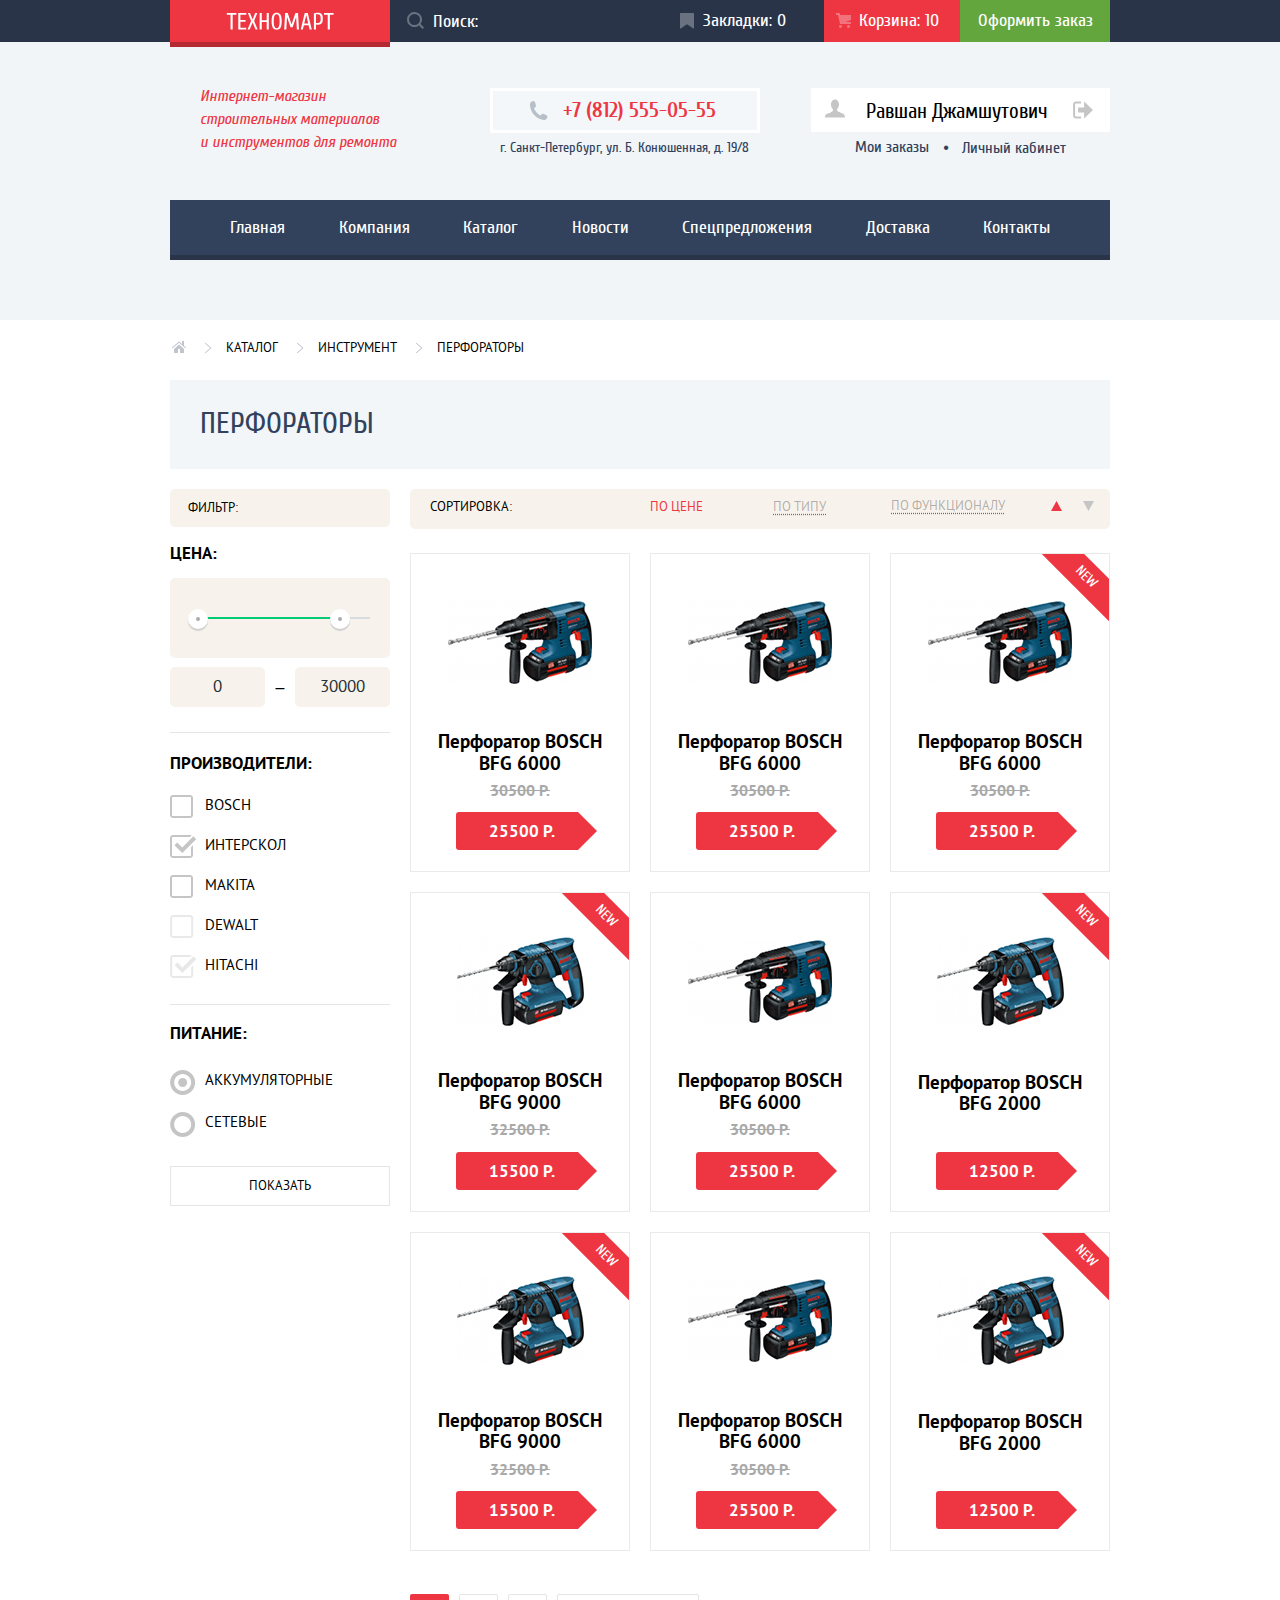
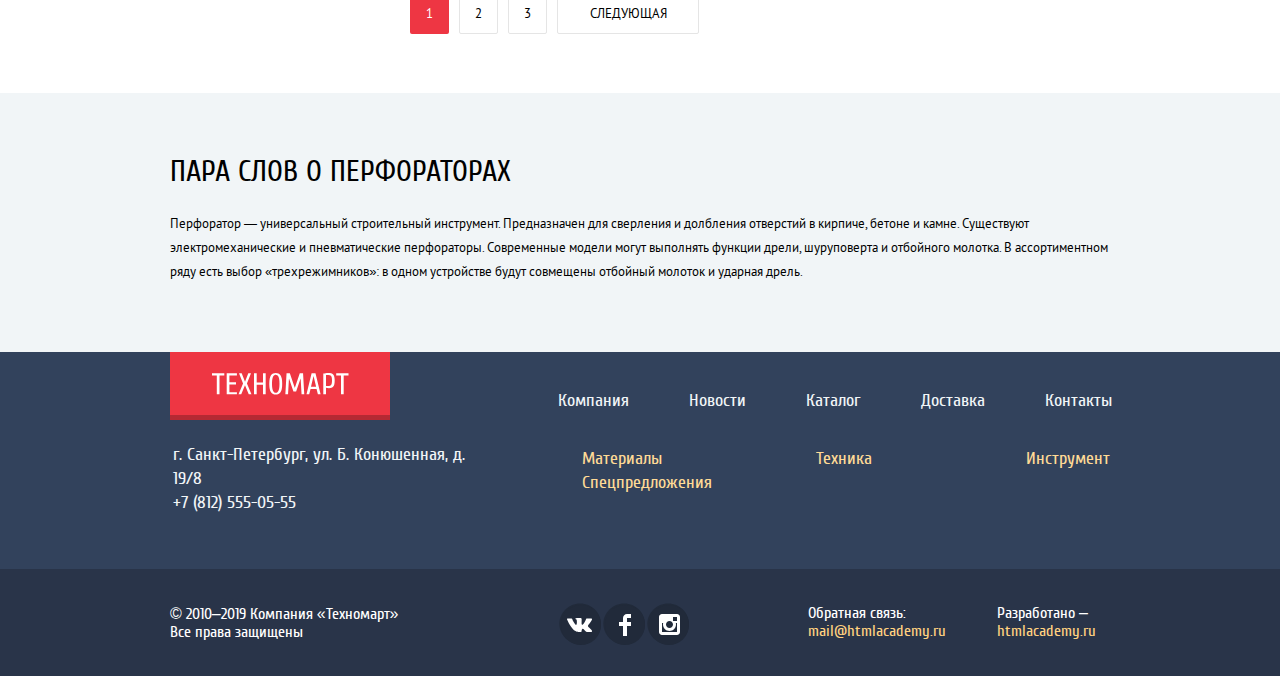
==== commit 294c0288: "Правки" ====
--- a/catalog.html
+++ b/catalog.html
@@ -5,14 +5,13 @@
     <title>HTML Academy: Каталог Техномарт</title>
     <link rel="stylesheet" href="css/normalize.css">
     <link rel="stylesheet" href="css/style.css">
-    <script src="js/script.js" defer></script>
   </head>
   <body class="catalog-body">
 
     <header class="main-header">
       <div class="main-header-top-bar">
-        <div class="main-header-top center">
-            <a class="main-header-logo" href="">
+        <div class="main-header-top footer center">
+            <a aria-label="Логотип сайта Техномарт" class="main-header-logo" href="index.html">
               <svg width="108" height="18" fill="none" xmlns="http://www.w3.org/2000/svg"><path fill-rule="evenodd" clip-rule="evenodd" d="M103.85 2.66v14.79h-2.12V2.65h-3.75V1.03h9.62v1.64h-3.75zm-8.14 8.7c-.37.46-.83.79-1.38.98-.56.2-1.22.3-1.99.3A12 12 0 0190 12.4v5.05h-2.12V1.25c.6-.17 1.2-.3 1.8-.36.6-.07 1.25-.11 1.96-.11.94 0 1.74.1 2.4.3.65.19 1.18.51 1.59.97.4.45.7 1.05.9 1.8.18.76.27 1.69.27 2.8 0 1.14-.09 2.1-.27 2.86a4.62 4.62 0 01-.82 1.85zm-1.2-6.82a3.3 3.3 0 00-.55-1.34 2 2 0 00-.95-.7 4.2 4.2 0 00-1.37-.2H90V11h1.64c.53 0 .99-.07 1.37-.2a2 2 0 00.95-.7c.25-.33.44-.77.55-1.34.12-.56.18-1.26.18-2.11 0-.85-.06-1.55-.18-2.11zM82.6 13.22h-4.7l-1.05 4.23h-2.12l4-16.43h3.05l3.99 16.43h-2.11l-1.06-4.23zm-2.3-9.86h-.1l-1.94 8.22h3.99L80.3 3.36zM70.16 5.24h-.12l-3.4 10.1h-2.12l-3.4-10.1H61l-.7 12.21h-2.12l.94-16.43h2.58l3.83 11.26h.1l3.82-11.26h2.58l.94 16.43h-2.1l-.71-12.2zM54.38 15.92c-.44.65-.97 1.1-1.59 1.37-.61.26-1.32.4-2.12.4s-1.5-.14-2.13-.4a3.69 3.69 0 01-1.58-1.37 7.22 7.22 0 01-1-2.6 20.56 20.56 0 01-.34-4.09c0-1.64.11-3 .34-4.1a7.21 7.21 0 011-2.59c.44-.64.97-1.1 1.58-1.36.62-.27 1.33-.4 2.13-.4.8 0 1.5.13 2.12.4.62.27 1.15.72 1.59 1.36.44.64.77 1.5 1 2.6.22 1.08.34 2.45.34 4.1 0 1.64-.12 3-.34 4.09a7.22 7.22 0 01-1 2.6zM53.36 5.76a8.2 8.2 0 00-.65-2.16c-.26-.53-.58-.9-.94-1.1-.36-.2-.73-.31-1.1-.31-.38 0-.74.1-1.1.3-.36.2-.68.58-.94 1.1a8.2 8.2 0 00-.65 2.17c-.16.9-.25 2.06-.25 3.47 0 1.41.09 2.57.25 3.48.17.9.38 1.63.65 2.16.26.53.58.9.94 1.1.36.2.72.3 1.1.3.37 0 .74-.1 1.1-.3.36-.2.68-.57.94-1.1a8.2 8.2 0 00.65-2.16c.16-.91.24-2.07.24-3.48 0-1.4-.08-2.56-.24-3.47zM40.69 9.94h-4.93v7.51h-2.11V1.02h2.11v7.27h4.93V1.02h2.11v16.43h-2.1V9.94zm-11.15 7.51l-2.94-7.04-2.93 7.04h-2.11L25.08 9 21.9 1.02h2.11l2.58 6.57 2.59-6.57h2.11L28.13 9l3.52 8.45h-2.11zM12.28 1.02h7.99v1.64H14.4v5.4h5.16V9.7H14.4v6.1h5.87v1.65h-7.99V1.02zM6.65 17.45H4.54V2.65H.78V1.03h9.62v1.64H6.65v14.79z" fill="#fff"/></svg>
             </a>
 
@@ -21,8 +20,8 @@
             <input type="search" placeholder="Поиск:">
           </div>
 
-          <a class="bookmarks" href="">Закладки: 0</a>
-          <a class="basket full" href="">Корзина: 10</a>
+          <a class="bookmarks bookmarks-footer" href="">Закладки: 0</a>
+          <a class="basket-full" href="">Корзина: 10</a>
           <a class="order" href="">Оформить заказ</a>
         </div>
       </div>
@@ -36,11 +35,13 @@
         </div>
 
         <div class="header-bottom-right-footer">
-          <a class="profile-name" href="">
-            <svg class="user-icon" width="20" height="19" fill="none" xmlns="http://www.w3.org/2000/svg"><path d="M17.9 14.7a22 22 0 01-5.2-2.4c-.7-.5-.8-1.6-.5-2.4A5.5 5.5 0 0014 5.6c0-2.8-1.8-5.1-4-5.1s-4 2.3-4 5C6 7.5 6.7 9 7.8 10c.3.8.2 1.9-.5 2.4-1 .7-3 1.6-5.2 2.4C0 15.4 0 18.5 0 18.5h20s0-3.1-2.1-3.8z"/></svg>
-            Равшан Джамшутович
-            <svg class="logout-icon" width="20" height="18" fill="none" xmlns="http://www.w3.org/2000/svg"><path d="M20 9L11.1.5v6h-6v5h6v6L20 9z"/><path d="M2.1 14.5v-11c0-.3.2-1 1-1h5v-2h-5c-2.2 0-3 1.8-3 3v11c0 1.2.8 3 3 3h5v-2h-5c-.8 0-1-.7-1-1z"/></svg>
-          </a>
+          <div class="profile-section" href="">
+            <a class="profile-name" href="">
+              <svg class="user-icon" width="20" height="19" fill="none" xmlns="http://www.w3.org/2000/svg"><path d="M17.9 14.7a22 22 0 01-5.2-2.4c-.7-.5-.8-1.6-.5-2.4A5.5 5.5 0 0014 5.6c0-2.8-1.8-5.1-4-5.1s-4 2.3-4 5C6 7.5 6.7 9 7.8 10c.3.8.2 1.9-.5 2.4-1 .7-3 1.6-5.2 2.4C0 15.4 0 18.5 0 18.5h20s0-3.1-2.1-3.8z"/></svg>
+              Равшан Джамшутович
+            </a>
+            <a class="logout" href=""><svg class="logout-icon" width="20" height="18" fill="none" xmlns="http://www.w3.org/2000/svg"><path d="M20 9L11.1.5v6h-6v5h6v6L20 9z"/><path d="M2.1 14.5v-11c0-.3.2-1 1-1h5v-2h-5c-2.2 0-3 1.8-3 3v11c0 1.2.8 3 3 3h5v-2h-5c-.8 0-1-.7-1-1z"/></svg></a>
+          </div>
           <div class="header-bottom-right-personal">
             <a class="my-orders" href="">Мои заказы</a>
             <span class="dot">&#8226;</span>
@@ -52,7 +53,7 @@
 
       <nav class="main-nav center">
         <ul class="site-nav">
-          <li><a class="nav-link" href="">Главная</a></li>
+          <li><a class="nav-link" href="index.html">Главная</a></li>
           <li><a class="nav-link" href="">Компания</a></li>
           <li><a class="nav-link" href="catalog.html">Каталог</a></li>
           <li><a class="nav-link" href="">Новости</a></li>
@@ -67,7 +68,7 @@
   <main>
 
     <ul class="breadcrumbs center">
-      <li><a href="" class="breadcrumbs-home" title="На главную"></a></li>
+      <li><a href="index.html" class="breadcrumbs-home" aria-label="На главную"></a></li>
       <li><a class="breadcrumbs-item" href="">Каталог</a></li>
       <li><a class="breadcrumbs-item" href="">Инструмент</a></li>
       <li><a class="breadcrumbs-item">Перфораторы</a></li>
@@ -88,16 +89,16 @@
                   <div class="scale">
                     <div class="bar"></div>
                   </div>
-                  <div class="toggle toggle-min" tabindex="0"></div>
-                  <div class="toggle toggle-max" tabindex="0"></div>
+                  <div aria-label="Ползунок минимальной цены" class="toggle toggle-min" tabindex="0"></div>
+                  <div aria-label="Ползунок максимальной цены" class="toggle toggle-max" tabindex="0"></div>
                 </div>
                 <div class="price-controls">
                   <label class="min-price">
-                    <input type="number" name="min-price" value="0">
+                    <input aria-label="Поле для ввода минимальной цены" type="number" name="min-price" placeholder="0">
                   </label>
                   <span class="filter-dash">&ndash;</span>
                   <label class="max-price">
-                    <input type="number" name="max-price" value="30000">
+                    <input aria-label="Поле для ввода максимальной цены" type="number" name="max-price" placeholder="30000">
                   </label>
                 </div>
               </div>
@@ -182,12 +183,12 @@
               <a class="sort-by-functional">По функционалу</a>
             </li>
             <li class="sort-arrows">
-              <a class="sort-arrows-up active" title="Сортировка по возрастанию">
+              <a class="sort-arrows-up active" aria-label="Сортировка по возрастанию">
                 <svg style="transform: rotate(180deg)" width="11" height="10" viewBox="0 0 11 10" fill="none" xmlns="http://www.w3.org/2000/svg">
                 <path d="M5.5 10L0 0H11"/>
                 </svg>
               </a>
-              <a class="sort-arrows-down" title="Сортировка по убыванию">
+              <a class="sort-arrows-down" aria-label="Сортировка по убыванию">
                 <svg width="11" height="10" viewBox="0 0 11 10" fill="none" xmlns="http://www.w3.org/2000/svg">
                 <path d="M5.5 10L0 0H11"/>
                 </svg>
@@ -203,7 +204,7 @@
               <div class="products-photo">
                 <img src="img/bfg6000.jpg" alt="Перфоратор bfg6000" class="products-item-img" width="144" height="128">
                 <div class="products-buttons">
-                  <button class="buy">Купить</button>
+                  <a href="" class="buy">Купить</a>
                   <button class="add">В закладки</button>
                 </div>
               </div>
@@ -217,7 +218,7 @@
               <div class="products-photo">
                 <img src="img/bfg6000.jpg" alt="Перфоратор bfg6000" class="products-item-img" width="144" height="128">
                 <div class="products-buttons">
-                  <button class="buy">Купить</button>
+                  <a href="" class="buy">Купить</a>
                   <button class="add">В закладки</button>
                 </div>
               </div>
@@ -231,7 +232,7 @@
               <div class="products-photo">
                 <img src="img/bfg6000.jpg" alt="Перфоратор bfg6000" class="products-item-img" width="144" height="128">
                 <div class="products-buttons">
-                  <button class="buy">Купить</button>
+                  <a href="" class="buy">Купить</a>
                   <button class="add">В закладки</button>
                 </div>
               </div>
@@ -245,7 +246,7 @@
               <div class="products-photo">
                 <img src="img/bfg3000.jpg" alt="Перфоратор bfg3000" class="products-item-img" width="127" height="112">
                 <div class="products-buttons">
-                  <button class="buy">Купить</button>
+                  <a href="" class="buy">Купить</a>
                   <button class="add">В закладки</button>
                 </div>
               </div>
@@ -259,7 +260,7 @@
               <div class="products-photo">
                 <img src="img/bfg6000.jpg" alt="Перфоратор bfg6000" class="products-item-img" width="144" height="128">
                 <div class="products-buttons">
-                  <button class="buy">Купить</button>
+                  <a href="" class="buy">Купить</a>
                   <button class="add">В закладки</button>
                 </div>
               </div>
@@ -273,7 +274,7 @@
               <div class="products-photo">
                 <img src="img/bfg2000.jpg" alt="Перфоратор bfg2000" class="products-item-img" width="127" height="112">
                 <div class="products-buttons">
-                  <button class="buy">Купить</button>
+                  <a href="" class="buy">Купить</a>
                   <button class="add">В закладки</button>
                 </div>
               </div>
@@ -287,7 +288,7 @@
               <div class="products-photo">
                 <img src="img/bfg3000.jpg" alt="Перфоратор bfg3000" class="products-item-img" width="127" height="112">
                 <div class="products-buttons">
-                  <button class="buy">Купить</button>
+                  <a href="" class="buy">Купить</a>
                   <button class="add">В закладки</button>
                 </div>
               </div>
@@ -301,7 +302,7 @@
               <div class="products-photo">
                 <img src="img/bfg6000.jpg" alt="Перфоратор bfg6000" class="products-item-img" width="144" height="128">
                 <div class="products-buttons">
-                  <button class="buy">Купить</button>
+                  <a href="" class="buy">Купить</a>
                   <button class="add">В закладки</button>
                 </div>
               </div>
@@ -315,7 +316,7 @@
               <div class="products-photo">
                 <img src="img/bfg2000.jpg" alt="Перфоратор bfg2000" class="products-item-img" width="127" height="112">
                 <div class="products-buttons">
-                  <button class="buy">Купить</button>
+                  <a href="" class="buy">Купить</a>
                   <button class="add">В закладки</button>
                 </div>
               </div>
@@ -358,7 +359,7 @@
         <div class="main-footer-top-wrapper center">
 
           <div class="main-footer-left">
-            <a class="main-footer-logo" href="">
+            <a aria-label="Логотип сайта Техномарт" class="main-footer-logo" href="index.html">
               <svg width="138" height="23" fill="none" xmlns="http://www.w3.org/2000/svg"><path fill-rule="evenodd" clip-rule="evenodd" d="M132.7 3.4v18.9H130V3.4h-4.8V1.3h12.3v2.1h-4.8zM122.3 14.5a3.86 3.86 0 01-1.77 1.26c-.71.25-1.56.38-2.54.38a15.32 15.32 0 01-3-.3v6.45h-2.7V1.6c.76-.22 1.53-.38 2.3-.47.77-.09 1.6-.13 2.5-.13 1.2 0 2.22.12 3.06.37.84.25 1.52.67 2.04 1.25s.9 1.35 1.14 2.3a15 15 0 01.36 3.58c0 1.46-.11 2.68-.34 3.66a5.9 5.9 0 01-1.05 2.35zm-1.53-8.71a4.22 4.22 0 00-.7-1.71 2.55 2.55 0 00-1.22-.89 5.37 5.37 0 00-1.76-.25H115v11.1h2.1c.68 0 1.27-.09 1.76-.26s.9-.46 1.21-.88c.32-.42.56-1 .7-1.71.16-.72.23-1.62.23-2.7s-.07-1.98-.22-2.7zm-15.23 11.1h-6l-1.35 5.4h-2.7l5.1-21h3.9l5.1 21h-2.7l-1.35-5.4zM102.6 4.3h-.12L100 14.8h5.1L102.6 4.3zM89.64 6.7h-.15l-4.35 12.9h-2.7L78.1 6.7h-.15l-.9 15.6h-2.7l1.2-21h3.3l4.9 14.4h.11l4.9-14.4h3.3l1.2 21h-2.7l-.9-15.6zM69.48 20.35a4.71 4.71 0 01-2.02 1.74c-.8.34-1.7.5-2.72.5a6.81 6.81 0 01-2.71-.5A4.71 4.71 0 0160 20.35a9.22 9.22 0 01-1.27-3.32 26.26 26.26 0 01-.44-5.23c0-2.1.15-3.85.44-5.24.29-1.39.71-2.5 1.27-3.31a4.71 4.71 0 012.03-1.74c.79-.34 1.7-.51 2.71-.51 1.02 0 1.93.17 2.72.5.79.35 1.46.93 2.02 1.75s.99 1.92 1.28 3.31c.29 1.4.43 3.14.43 5.24s-.14 3.84-.43 5.23a9.22 9.22 0 01-1.28 3.32zm-1.3-13a10.48 10.48 0 00-.83-2.75 3.18 3.18 0 00-1.2-1.41 2.83 2.83 0 00-1.4-.4c-.49 0-.96.14-1.42.4-.46.26-.86.73-1.2 1.4-.34.69-.61 1.6-.82 2.77a25.69 25.69 0 00-.32 4.44c0 1.8.1 3.28.32 4.44.2 1.16.48 2.08.82 2.76.34.68.74 1.15 1.2 1.4.46.27.93.4 1.41.4.48 0 .95-.13 1.41-.4.46-.25.86-.72 1.2-1.4.34-.68.62-1.6.83-2.76.2-1.16.31-2.64.31-4.44 0-1.8-.1-3.28-.31-4.44zM51.99 12.7h-6.3v9.6H43v-21h2.7v9.3H52V1.3h2.7v21H52v-9.6zm-14.25 9.6l-3.75-9-3.75 9h-2.7l4.5-10.8L28 1.3h2.7L34 9.7l3.3-8.4H40l-4.05 10.2 4.5 10.8h-2.7zM15.7 1.3h10.2v2.1h-7.5v6.9H25v2.1h-6.6v7.8h7.5v2.1H15.7v-21zm-7.2 21H5.8V3.4H1V1.3h12.3v2.1H8.5v18.9z" fill="#fff"/></svg>
             </a>
 
@@ -394,22 +395,22 @@
 
           <ul class="socials-list">
             <li>
-              <a class="socials-list-item vk" href="">
-                <svg viewBox="0 0 44 44">
+              <a aria-label="Ссылка на ВКонтакте" class="socials-list-item vk" href="">
+                <svg width="44" height="44" viewBox="0 0 44 44">
                   <circle cx="22" cy="22" r="20"/>
                 </svg>
               </a>
             </li>
             <li>
-              <a class="socials-list-item fb" href="">
-                <svg viewBox="0 0 44 44">
+              <a aria-label="Ссылка на Facebook" class="socials-list-item fb" href="">
+                <svg width="44" height="44" viewBox="0 0 44 44">
                   <circle cx="22" cy="22" r="20"/>
                 </svg>
               </a>
             </li>
             <li>
-              <a class="socials-list-item inst" href="">
-                <svg viewBox="0 0 44 44">
+              <a aria-label="Ссылка на Instagram" class="socials-list-item inst" href="">
+                <svg width="44" height="44" viewBox="0 0 44 44">
                   <circle cx="22" cy="22" r="20"/>
                 </svg>
               </a>
@@ -439,13 +440,13 @@
       </div>
 
       <div class="modal-buttons">
-        <button class="added-button create-order">Оформить заказ</button>
+        <button name="create-order" class="added-button create-order">Оформить заказ</button>
         <button class="added-button continue">Продолжить покупки</button>
       </div>
 
         <button class="modal-added-close" type="button" aria-label="Закрыть"></button>
 
     </section>
-
+  <script src="js/script.js"></script>
   </body>
 </html>
--- a/css/style.css
+++ b/css/style.css
@@ -1,48 +1,55 @@
+/*
+* Prefixed by https://autoprefixer.github.io
+* PostCSS: v7.0.29,
+* Autoprefixer: v9.7.6
+* Browsers: last 4 version
+*/
+
 
 /*   Variables   */
 
 :root{
-	--basic-red: #EE3643;
-	--basic-red-dark: #CA2C37;
-	--basic-dark-blue: #32425C;
-	--basic-dark-blue-darker: #293449;
-	--darkest-blue: #161D29;
-	--basic-green: #63A63E;
-	--basic-grey: #3D546F;
-	--basic-greylight: #C5C5C5;
-	--basic-background: #F1F5F7;
-	--basic-background-light: #F2F6F8;
-	--basic-background-faded: rgba(241, 245, 247, 0.5);
-	--white: #FFF;
-	--black: #000;
-	--faded-white: rgba(255, 255, 255, 0.5);
-	--faded-grey:  rgba(0, 0, 0, 0.3);
-	--special-yellow: #FFBF47;
-	--special-blue: #3BBCE3;
-	--special-lilac: #DC91D8;
-	--special-greenlight: #8ED78F;
-	--special-yellowlight: #FFD180;
-	--special-yellow-lighten: #FFC047;
-	--special-blue-dark: #1D2739;
-	--special-background-light: #F3F7F9;
-	--special-one-more-grey: #E5E5E5;
-	--special-grey-light: #EAEAEA;
-	--special-beige: #F9F5F0;
-	--special-beige-dull: #F7F3EC;
-	--special-beige-light: #FFDA96;
-	--special-beige-light-faded: rgba(255, 218, 150, 0.5);
-	--special-grey: #A9A9A9;
-	--special-blue-inset: #405069;
-	--special-red-credit: #FF5357;
-	--success: #5FBB2D;
-	--warning: #FFBF47;
-	--error: #BA2732;
-	--main-logo-shadow: #B52933;
-	--main-logo-shadow-dark: #8E1E26;
-	--bar-toggle-gray: #ababab;
-	--bar-toggle-shadow: #cfcfcf;
-	--range-controls-scale: #d7dcde;
-	--bar-green: #00ca74;
+  --basic-red: #EE3643;
+  --basic-red-dark: #CA2C37;
+  --basic-dark-blue: #32425C;
+  --basic-dark-blue-darker: #293449;
+  --darkest-blue: #161D29;
+  --basic-green: #63A63E;
+  --basic-grey: #3D546F;
+  --basic-greylight: #C5C5C5;
+  --basic-background: #F1F5F7;
+  --basic-background-light: #F2F6F8;
+  --basic-background-faded: rgba(241, 245, 247, 0.5);
+  --white: #FFF;
+  --black: #000;
+  --faded-white: rgba(255, 255, 255, 0.5);
+  --faded-grey:  rgba(0, 0, 0, 0.3);
+  --special-yellow: #FFBF47;
+  --special-blue: #3BBCE3;
+  --special-lilac: #DC91D8;
+  --special-greenlight: #8ED78F;
+  --special-yellowlight: #FFD180;
+  --special-yellow-lighten: #FFC047;
+  --special-blue-dark: #1D2739;
+  --special-background-light: #F3F7F9;
+  --special-one-more-grey: #E5E5E5;
+  --special-grey-light: #EAEAEA;
+  --special-beige: #F9F5F0;
+  --special-beige-dull: #F7F3EC;
+  --special-beige-light: #FFDA96;
+  --special-beige-light-faded: rgba(255, 218, 150, 0.5);
+  --special-grey: #A9A9A9;
+  --special-blue-inset: #405069;
+  --special-red-credit: #FF5357;
+  --success: #5FBB2D;
+  --warning: #FFBF47;
+  --error: #BA2732;
+  --main-logo-shadow: #B52933;
+  --main-logo-shadow-dark: #8E1E26;
+  --bar-toggle-gray: #ababab;
+  --bar-toggle-shadow: #cfcfcf;
+  --range-controls-scale: #d7dcde;
+  --bar-green: #00ca74;
 }
 
 /*   Font-Cuprum   */
@@ -50,8 +57,8 @@
 @font-face {
   font-family: "Cuprum";
   src:
-  		url("../fonts/cuprum.woff2") format("woff2"),
-  		url("../fonts/cuprum.woff") format("woff");
+      url("../fonts/cuprum.woff2") format("woff2"),
+      url("../fonts/cuprum.woff") format("woff");
   font-weight: normal;
   font-style: normal;
 }
@@ -59,8 +66,8 @@
 @font-face {
   font-family: "Cuprum";
   src:
-  		url("../fonts/cuprumbold.woff2") format("woff2"),
-  		url("../fonts/cuprumbold.woff") format("woff");
+      url("../fonts/cuprumbold.woff2") format("woff2"),
+      url("../fonts/cuprumbold.woff") format("woff");
   font-weight: bold;
   font-style: normal;
 }
@@ -68,8 +75,8 @@
 @font-face {
   font-family: "Cuprum";
   src:
-  		url("../fonts/cuprumbolditalic.woff2") format("woff2"),
-  		url("../fonts/cuprumbolditalic.woff") format("woff");
+      url("../fonts/cuprumbolditalic.woff2") format("woff2"),
+      url("../fonts/cuprumbolditalic.woff") format("woff");
   font-weight: bold;
   font-style: italic;
 }
@@ -77,8 +84,8 @@
 @font-face {
   font-family: "Cuprum";
   src:
-  		url("../fonts/cuprumitalic.woff2") format("woff2"),
-  		url("../fonts/cuprumitalic.woff") format("woff");
+      url("../fonts/cuprumitalic.woff2") format("woff2"),
+      url("../fonts/cuprumitalic.woff") format("woff");
   font-weight: normal;
   font-style: italic;
 }
@@ -106,544 +113,625 @@
 /*   Buttons   */
 
 .red-button{
-	display: block;
-	width: 192px;
-	padding: 11px 0 9px 0;
-	background-color: var(--basic-red);
-	text-align: center;
-	font-size: 14px;
-	line-height: 18px;
-	text-align: center;
-	text-transform: uppercase;
-	text-decoration: none;
-	color: var(--white);
+  display: block;
+  width: 192px;
+  padding: 11px 0 9px 0;
+  background-color: var(--basic-red);
+  text-align: center;
+  font-size: 14px;
+  line-height: 18px;
+  text-align: center;
+  text-transform: uppercase;
+  text-decoration: none;
+  color: var(--white);
   cursor: pointer;
 }
 
 .red-button-services{
-	display: block;
-	width: 195px;
-	padding: 10px 0;
-	margin-top: 25px;
-	border-radius: 2px;
-	background-color: var(--special-red-credit);
-	text-align: center;
-	font-size: 14px;
-	line-height: 18px;
-	text-align: center;
-	text-transform: uppercase;
-	text-decoration: none;
-	color: var(--white);
+  display: block;
+  width: 195px;
+  padding: 10px 0;
+  margin-top: 25px;
+  border-radius: 2px;
+  background-color: var(--special-red-credit);
+  text-align: center;
+  font-size: 14px;
+  line-height: 18px;
+  text-align: center;
+  text-transform: uppercase;
+  text-decoration: none;
+  color: var(--white);
 }
 
 .red-button:hover{
-	background: var(--basic-red-dark);
+  background: var(--basic-red-dark);
 }
 
 .red-button:focus{
-	background: var(--error);
+  background: var(--error);
 }
 
 .white-button:hover{
-	color: var(--basic-red);
+  color: var(--basic-red);
 }
 
 .white-button:focus{
-	color: var(--basic-greylight)
+  color: var(--basic-greylight)
 }
 
 /*   Global   */
 
 .page-body{
-	position: relative;
-	font-family: "Cuprum", Arial, sans-serif;
-	background-color: var(--white);
+  position: relative;
+  font-family: "Cuprum", Arial, sans-serif;
+  background-color: var(--white);
 }
 
 /*   Header   */
 
 .main-header{
-	background-color: var(--basic-background);
+  background-color: var(--basic-background);
 }
 
 .main-header-top{
-	background-color: var(--basic-dark-blue-darker);
+  background-color: var(--basic-dark-blue-darker);
 }
 
 .main-header-logo{
-	position: relative;
-	background: var(--basic-red);
-	text-align: center;
-	vertical-align: middle;
-	padding-top: 12px;
+  position: relative;
+  background: var(--basic-red);
+  text-align: center;
+  vertical-align: middle;
+  padding-top: 12px;
 }
 
 .main-header-logo::after{
-	position: absolute;
-	display: block;
-	content: "";
-	background-color: var(--main-logo-shadow);
-	width: 100%;
-	height: 5px;
-	bottom: -5px;
+  position: absolute;
+  display: block;
+  content: "";
+  background-color: var(--main-logo-shadow);
+  width: 100%;
+  height: 5px;
+  bottom: -5px;
 }
 
 .main-header-logo:focus::after{
-	background: var(--main-logo-shadow-dark);
+  background: var(--main-logo-shadow-dark);
 }
 
 .main-header-logo:focus{
-	background: var(--error);
-}
-
-input[type='search']::-webkit-search-decoration,
-input[type='search']::-webkit-search-cancel-button,
-input[type='search']::-webkit-search-results-button,
-input[type='search']::-webkit-search-results-decoration {
+  background: var(--error);
+}
+
+input[type="search"]::-webkit-search-decoration,
+input[type="search"]::-webkit-search-cancel-button,
+input[type="search"]::-webkit-search-results-button,
+input[type="search"]::-webkit-search-results-decoration {
   display: none;
 }
 
 .search{
-	position: relative;
-	padding-left: 41px;
+  position: relative;
+  padding-left: 41px;
 }
 
 .search-icon{
-	position: absolute;
-	top: 12px;
-	left: 17px;
-	fill: var(--white);
-	opacity: 0.3;
+  position: absolute;
+  top: 12px;
+  left: 17px;
+  fill: var(--white);
+  opacity: 0.3;
 }
 
 .search:hover .search-icon{
-	opacity: 1;
+  opacity: 1;
 }
 
 .search input{
-	width: 100%;
-	height: 100%;
-	background-color: inherit;
-	border: none;
-	outline: none;
-	font-family: Cuprum, Arial, sans-serif;
-	font-size: 18px;
-	font-style: normal;
-	font-weight: 400;
-	line-height: 24px;
-	letter-spacing: 0px;
-	color: white;
+  width: 100%;
+  height: 100%;
+  background-color: inherit;
+  border: none;
+  outline: none;
+  font-family: Cuprum, Arial, sans-serif;
+  font-size: 18px;
+  font-style: normal;
+  font-weight: 400;
+  line-height: 24px;
+  letter-spacing: 0px;
+  color: white;
+  opacity: 1;
+}
+
+.search input::-webkit-input-placeholder{
+  font-family: Cuprum, Arial, sans-serif;
+  font-size: 18px;
+  font-style: normal;
+  font-weight: 400;
+  line-height: 40px;
+  letter-spacing: 0px;
+  color: var(--white);
+}
+
+.search input::-moz-placeholder{
+  font-family: Cuprum, Arial, sans-serif;
+  font-size: 18px;
+  font-style: normal;
+  font-weight: 400;
+  line-height: 40px;
+  letter-spacing: 0px;
+  color: var(--white);
+}
+
+.search input:-ms-input-placeholder{
+  font-family: Cuprum, Arial, sans-serif;
+  font-size: 18px;
+  font-style: normal;
+  font-weight: 400;
+  line-height: 40px;
+  letter-spacing: 0px;
+  color: var(--white);
+}
+
+.search input::-ms-input-placeholder{
+  font-family: Cuprum, Arial, sans-serif;
+  font-size: 18px;
+  font-style: normal;
+  font-weight: 400;
+  line-height: 40px;
+  letter-spacing: 0px;
+  color: var(--white);
 }
 
 .search input::placeholder{
-	font-family: Cuprum, Arial, sans-serif;
-	font-size: 18px;
-	font-style: normal;
-	font-weight: 400;
-	line-height: 40px;
-	letter-spacing: 0px;
-	color: var(--white);
+  font-family: Cuprum, Arial, sans-serif;
+  font-size: 18px;
+  font-style: normal;
+  font-weight: 400;
+  line-height: 40px;
+  letter-spacing: 0px;
+  color: var(--white);
+}
+
+.search input::-moz-placeholder { /* Mozilla Firefox 19+ */
+   color:    var(--white);
+   opacity:  1;
 }
 
 .search input:hover{
-	cursor: pointer;
+  cursor: pointer;
 }
 
 .search input:focus{
-	background-color: var(--white);
+  background-color: var(--white);
 }
 
 .search:focus-within{
-	background-color: var(--white);
+  background-color: var(--white);
 }
 
 .search:focus-within input{
-	color: black;
+  color: black;
 }
 
 .search:focus-within .search-icon{
-	fill: var(--basic-red);
-	opacity: 1;
-}
-
-/**/
-
-/**/
+  fill: var(--basic-red);
+  opacity: 1;
+}
 
 .bookmarks{
-	position: relative;
-	font-size: 18px;
-	line-height: 24px;
-	text-decoration: none;
-	color: var(--white);
-	padding: 9px 0;
-	padding-left: 18px;
-	text-align: center;
+  position: relative;
+  font-size: 18px;
+  line-height: 24px;
+  text-decoration: none;
+  color: var(--white);
+  padding: 9px 0;
+  padding-left: 18px;
+  text-align: center;
+}
+
+.bookmarks-footer{
+  padding-left: 4px;
 }
 
 .bookmarks:hover::before{
-	opacity: 1;
+  opacity: 1;
 }
 
 .bookmarks::before{
-	content: "";
-	position: absolute;
-	left: 20px;
-	bottom: 13px;
-	width: 14px;
-	height: 16px;
-	background-image: url("../img/icon-bookmark.svg");
-	background-repeat: no-repeat;
-	background-position: 0 0;
-	opacity: 0.3;
+  content: "";
+  position: absolute;
+  left: 20px;
+  bottom: 13px;
+  width: 14px;
+  height: 16px;
+  background-image: url("../img/icon-bookmark.svg");
+  background-repeat: no-repeat;
+  background-position: 0 0;
+  opacity: 0.3;
 }
 
 .bookmarks:focus::before{
-	opacity: 0.3;
+  opacity: 0.3;
 }
 
 .bookmarks:focus{
-	color: var(--faded-white);
-	background-color: var(--darkest-blue);
+  color: var(--faded-white);
+  background-color: var(--darkest-blue);
 }
 
 .basket{
-	position: relative;
-	font-size: 18px;
-	line-height: 24px;
-	text-decoration: none;
-	color: var(--white);
-	padding: 9px 0;
-	padding-left: 49px;
+  position: relative;
+  font-size: 18px;
+  line-height: 24px;
+  text-decoration: none;
+  color: var(--white);
+  padding: 9px 0;
+  padding-left: 49px;
 }
 
 .basket::before{
-	content: "";
-	position: absolute;
-	left: 26px;
-	bottom: 14px;
-	width: 15px;
-	height: 15px;
-	background-image: url("../img/icon-cart.svg");
-	background-repeat: no-repeat;
-	background-position: 0 0;
-	opacity: 0.3;
+  content: "";
+  position: absolute;
+  left: 26px;
+  bottom: 14px;
+  width: 15px;
+  height: 15px;
+  background-image: url("../img/icon-cart.svg");
+  background-repeat: no-repeat;
+  background-position: 0 0;
+  opacity: 0.3;
 }
 
 .basket:hover::before{
-	opacity: 1;
-}
-
-.full{
-	background-color: var(--basic-red);
+  opacity: 1;
 }
 
 .basket:focus{
-	color: var(--faded-white);
-	background-color: var(--darkest-blue);
+  color: var(--faded-white);
+  background-color: var(--darkest-blue);
 }
 
 .basket:focus::before{
-	opacity: 0.3;
+  opacity: 0.3;
+}
+
+.basket-full{
+  position: relative;
+  font-size: 18px;
+  line-height: 24px;
+  text-decoration: none;
+  color: var(--white);
+  padding: 9px 0;
+  padding-left: 35px;
+  background-color: var(--basic-red);
+}
+
+.basket-full::before{
+  content: "";
+  position: absolute;
+  left: 12px;
+  bottom: 14px;
+  width: 15px;
+  height: 15px;
+  background-image: url("../img/icon-cart.svg");
+  background-repeat: no-repeat;
+  background-position: 0 0;
+  opacity: 0.3;
+}
+
+.basket-full:hover::before{
+  opacity: 1;
+}
+
+.basket-full:focus{
+  color: var(--faded-white);
+  background-color: var(--darkest-blue);
+}
+
+.basket-full:focus::before{
+  opacity: 0.3;
 }
 
 .order{
-	background: var(--basic-green);
-	text-align: center;
-	font-size: 18px;
-	line-height: 24px;
-	text-transform: none;
-	text-decoration: none;
-	color: var(--white);
-	padding: 9px 0;
+  background: var(--basic-green);
+  text-align: center;
+  font-size: 18px;
+  line-height: 24px;
+  text-transform: none;
+  text-decoration: none;
+  color: var(--white);
+  padding: 9px 0;
 }
 
 .order:hover{
-	background: var(--success);
+  background: var(--success);
 }
 
 .order:focus{
-	background: var(--basic-green);
-	color: var(--faded-white);
+  background: var(--basic-green);
+  color: var(--faded-white);
 }
 
 .main-title{
-	width: 197px;
-	font-weight: normal;
-	font-style: italic;
-	font-size: 16px;
-	line-height: 23px;
-	color: var(--basic-red);
-	margin: 0;
-	padding-top: 42.5px;
-	padding-left: 30px;
-	padding-bottom: 44.5px;
+  width: 197px;
+  font-weight: normal;
+  font-style: italic;
+  font-size: 16px;
+  line-height: 23px;
+  color: var(--basic-red);
+  margin: 0;
+  padding-top: 42.5px;
+  padding-left: 30px;
+  padding-bottom: 44.5px;
 }
 
 .header-bottom-center{
-	padding: 46px 0 40px 0;
-	margin-left: 24px;
+  padding: 46px 0 40px 0;
+  margin-left: 24px;
 }
 
 .header-phone{
-	width: 270px;
-	position: relative;
-	font-weight: 700;
-	font-size: 21px;
-	line-height: 30px;
-	text-decoration: none;
-	text-align: center;
-	color: var(--basic-red);
-	box-sizing: border-box;
-	background: var(--special-background-light);
-	border: 3px solid var(--white);
-	padding: 4px 41px 5px 70px;
-	margin-bottom: 3px;
+  width: 270px;
+  position: relative;
+  font-weight: 700;
+  font-size: 21px;
+  line-height: 30px;
+  text-decoration: none;
+  text-align: center;
+  color: var(--basic-red);
+  -webkit-box-sizing: border-box;
+          box-sizing: border-box;
+  background: var(--special-background-light);
+  border: 3px solid var(--white);
+  padding: 4px 41px 5px 70px;
+  margin-bottom: 3px;
 }
 
 .header-phone::before{
-	content: "";
-	position: absolute;
-	left: 36px;
-	bottom: 10px;
-	width: 19px;
-	height: 19px;
+  content: "";
+  position: absolute;
+  left: 36px;
+  bottom: 10px;
+  width: 19px;
+  height: 19px;
   background-image: url("../img/icon-phone.svg");
-	background-repeat: no-repeat;
-	background-position: 0 0;
+  background-repeat: no-repeat;
+  background-position: 0 0;
 }
 
 .header-address{
-	font-size: 14px;
-	line-height: 24px;
-	text-align: center;
-	color: var(--basic-dark-blue);
+  font-size: 14px;
+  line-height: 24px;
+  text-align: center;
+  color: var(--basic-dark-blue);
 }
 
 .header-bottom-right{
-	padding: 46px 0 67px 0;
+  padding: 46px 0 67px 0;
 }
 
 .white-button-login{
-	display: block;
-	position: relative;
-	background-color: var(--white);
-	text-align: center;
-	font-size: 21px;
-	line-height: 21px;
-	text-decoration: none;
-	color: var(--black);
-	padding: 12px 27px 12px 45px;
+  display: block;
+  position: relative;
+  background-color: var(--white);
+  text-align: center;
+  font-size: 21px;
+  line-height: 21px;
+  text-decoration: none;
+  color: var(--black);
+  padding: 12px 27px 12px 45px;
 }
 
 .white-button-login-icon{
-	position: absolute;
-	left: 19px;
-	top: 14px;
-	fill: var(--basic-greylight);
+  position: absolute;
+  left: 19px;
+  top: 14px;
+  fill: var(--basic-greylight);
 }
 
 .white-button-login:hover{
-	color: var(--basic-red);
+  color: var(--basic-red);
 }
 
 .white-button-login:hover .white-button-login-icon{
-	fill: var(--basic-grey);
+  fill: var(--basic-grey);
 }
 
 .white-button-login:focus{
-	color: var(--basic-greylight);
+  color: var(--basic-greylight);
 }
 
 .white-button-login:focus .white-button-login-icon{
-	fill: var(--basic-greylight);
+  fill: var(--basic-greylight);
 }
 
 .white-button-register{
-	display: block;
-	background-color: var(--white);
-	text-align: center;
-	font-size: 21px;
-	line-height: 21px;
-	text-decoration: none;
-	color: var(--black);
-	padding: 12px 24px;
+  display: block;
+  background-color: var(--white);
+  text-align: center;
+  font-size: 21px;
+  line-height: 21px;
+  text-decoration: none;
+  color: var(--black);
+  padding: 12px 24px;
 }
 
 .white-button-register:hover{
-	color: var(--basic-red);
+  color: var(--basic-red);
 }
 
 .white-button-register:focus{
-	color: var(--basic-greylight);
+  color: var(--basic-greylight);
 }
 
 .main-nav{
-	background-color: var(--basic-dark-blue);
-	box-shadow: inset 0px -5px 0px var(--basic-dark-blue-darker);
+  background-color: var(--basic-dark-blue);
+  -webkit-box-shadow: inset 0px -5px 0px var(--basic-dark-blue-darker);
+          box-shadow: inset 0px -5px 0px var(--basic-dark-blue-darker);
 }
 
 .site-nav{
-	list-style: none;
-	padding: 0 34px;
-	margin: 0;
+  list-style: none;
+  padding: 0 34px;
+  margin: 0;
 }
 
 .nav-link{
-	display: block;
-	font-size: 18px;
-	line-height: 24px;
-	text-decoration: none;
-	color: var(--white);
-	padding: 16px 26px 20px 26px;
+  display: block;
+  font-size: 18px;
+  line-height: 24px;
+  text-decoration: none;
+  color: var(--white);
+  padding: 16px 26px 20px 26px;
 }
 
 .nav-link:hover{
-	background: var(--basic-dark-blue-darker);
+  background: var(--basic-dark-blue-darker);
 }
 
 .nav-link:focus{
-	background: var(--special-blue-dark);
-	color: var(--faded-white);
+  background: var(--special-blue-dark);
+  color: var(--faded-white);
 }
 
 /*   Main   */
 
 .container{
-	padding-top: 58px;
+  padding-top: 58px;
 }
 
 .offers{
-	padding-bottom: 58px;
+  padding-bottom: 58px;
 }
 
 .offers-list-top{
-	list-style: none;
-	padding: 0;
-	margin: 0;
+  list-style: none;
+  padding: 0;
+  margin: 0;
 }
 
 .offers-list-bottom{
-	list-style: none;
-	padding: 0;
+  list-style: none;
+  padding: 0;
 }
 
 .offers-item{
-	padding: 18.5px 0 23px 18.5px;
+  padding: 18.5px 0 23px 18.5px;
 }
 
 .offers-item-title{
-	font-weight: bold;
-	font-size: 24px;
-	line-height: 30px;
-	color: var(--white);
-	margin: 0;
-	padding-bottom: 14px;
+  font-weight: bold;
+  font-size: 24px;
+  line-height: 30px;
+  color: var(--white);
+  margin: 0;
+  padding-bottom: 14px;
 }
 
 .offers-item-link{
-	display: block;
-	width: 135px;
-	padding: 10px 0;
-	text-align: center;
-	background-color: rgba(255, 255, 255, 0.3);
-	text-decoration: none;
-	font-size: 14px;
-	line-height: 18px;
-	color: var(--white);
-	text-transform: uppercase;
+  display: block;
+  width: 135px;
+  padding: 10px 0;
+  text-align: center;
+  background-color: rgba(255, 255, 255, 0.3);
+  text-decoration: none;
+  font-size: 14px;
+  line-height: 18px;
+  color: var(--white);
+  text-transform: uppercase;
 }
 
 .offers-item-link:hover{
-	background: rgba(197, 197, 197, 0.3);
+  background: rgba(197, 197, 197, 0.3);
 }
 
 .offers-item-link:focus{
-	background: rgba(169, 169, 169, 0.3);
+  background: rgba(169, 169, 169, 0.3);
 }
 
 .offers-wrapper-top .offers-item:nth-of-type(1){
-	position: relative;
-	background-color: var(--special-yellow);
+  position: relative;
+  background-color: var(--special-yellow);
 }
 
 .offers-wrapper-top .offers-item:nth-of-type(1)::before{
-	position: absolute;
-	content: "";
-	width: 44px;
-	height: 65px;
-	top: 33px;
-	right: 43px;
-	background: url(../img/icon-1.svg);
+  position: absolute;
+  content: "";
+  width: 44px;
+  height: 65px;
+  top: 33px;
+  right: 43px;
+  background: url(../img/icon-1.svg);
 }
 
 .offers-wrapper-top .offers-item:nth-of-type(2){
-	position: relative;
-	background-color: var(--special-blue);
+  position: relative;
+  background-color: var(--special-blue);
 }
 
 .offers-wrapper-top .offers-item:nth-of-type(2)::before{
-	position: absolute;
-	content: "";
-	width: 75px;
-	height: 61px;
-	top: 36px;
-	right: 31px;
-	background: url(../img/icon-2.svg);
+  position: absolute;
+  content: "";
+  width: 75px;
+  height: 61px;
+  top: 36px;
+  right: 31px;
+  background: url(../img/icon-2.svg);
 }
 
 .offers-wrapper-top .offers-item:nth-of-type(3){
-	position: relative;
-	background-color: var(--special-lilac);
+  position: relative;
+  background-color: var(--special-lilac);
 }
 
 .offers-wrapper-top .offers-item:nth-of-type(3)::before{
-	position: absolute;
-	content: "";
-	width: 78px;
-	height: 62px;
-	top: 33px;
-	right: 31px;
-	background: url(../img/icon-3.svg);
+  position: absolute;
+  content: "";
+  width: 78px;
+  height: 62px;
+  top: 33px;
+  right: 31px;
+  background: url(../img/icon-3.svg);
 }
 
 .offers-wrapper-bottom .offers-item:nth-child(1){
-	position: relative;
-	background-color: var(--special-greenlight);
+  position: relative;
+  background-color: var(--special-greenlight);
 }
 
 .offers-wrapper-bottom .offers-item:nth-of-type(1)::before{
-	position: absolute;
-	content: "";
-	width: 59px;
-	height: 72px;
-	top: 26px;
-	right: 45px;
-	background: url(../img/icon-4.svg);
+  position: absolute;
+  content: "";
+  width: 59px;
+  height: 72px;
+  top: 26px;
+  right: 45px;
+  background: url(../img/icon-4.svg);
 }
 
 .offers-wrapper-bottom .offers-item:nth-child(2){
-	position: relative;
-	background-color: var(--special-yellow-lighten);
+  position: relative;
+  background-color: var(--special-yellow-lighten);
 }
 
 .offers-wrapper-bottom .offers-item:nth-of-type(2)::before{
-	position: absolute;
-	content: "";
-	width: 78px;
-	height: 63px;
-	top: 30px;
-	right: 31px;
-	background: url(../img/icon-5.svg);
+  position: absolute;
+  content: "";
+  width: 78px;
+  height: 63px;
+  top: 30px;
+  right: 31px;
+  background: url(../img/icon-5.svg);
 }
 
 .slider{
-	position: relative;
-	vertical-align: bottom;
+  position: relative;
+  vertical-align: bottom;
 }
 
 .slider-item{
-	height: 266px;
+  height: 266px;
 }
 
 .slide-1{
@@ -657,56 +745,56 @@
 }
 
 .slider-top{
-	background-color: rgba(0, 0, 0, 0.25);
-	padding: 23px 0 16px 24px;
+  background-color: rgba(0, 0, 0, 0.25);
+  padding: 23px 0 16px 24px;
 }
 
 .slider-title{
-	font-weight: bold;
-	font-size: 36px;
-	line-height: 36px;
-	color: var(--white);
-	text-transform: uppercase;
-	margin: 0;
-	padding-bottom: 5px;
+  font-weight: bold;
+  font-size: 36px;
+  line-height: 36px;
+  color: var(--white);
+  text-transform: uppercase;
+  margin: 0;
+  padding-bottom: 5px;
 }
 
 .slider-text{
-	font-size: 18px;
-	line-height: 24px;
-	color: var(--white);
-	margin: 0;
-}
-
-.slider-arrow-left{
-	position: absolute;
-	border: none;
-	background-color: transparent;
-	padding: 0;
-	top: 122px;
-	left: 24px;
-}
-
-.slider-arrow-right{
-	position: absolute;
-	border: none;
-	background-color: transparent;
-	transform: scale(-1, 1);
-	padding: 0;
-	top: 122px;
-	right: 20px;
+  font-size: 18px;
+  line-height: 24px;
+  color: var(--white);
+  margin: 0;
+}
+
+.slider-arrow{
+  position: absolute;
+  border: none;
+  background-color: transparent;
+  padding: 0;
+  top: 122px;
+}
+
+.left{
+  left: 24px;
+}
+
+.right{
+  -webkit-transform: scale(-1, 1);
+      -ms-transform: scale(-1, 1);
+          transform: scale(-1, 1);
+  right: 20px;
 }
 
 .slider-button{
-	position: absolute;
-	top: 201px;
-	left: 24px;
+  position: absolute;
+  top: 201px;
+  left: 24px;
 }
 
 .slider-radio{
-	position: absolute;
-	top: 220px;
-	left: 295px;
+  position: absolute;
+  top: 220px;
+  left: 295px;
 }
 
 .slider-radio-input{
@@ -732,810 +820,876 @@
   background-image: url("data:image/svg+xml,%3Csvg xmlns='http://www.w3.org/2000/svg' fill='%23FFF' width='10' height='10'%3E%3Ccircle cx='50%25' cy='50%25' r='5'/%3E%3Ccircle fill='%23FF0000' cx='50%25' cy='50%25' r='3'/%3E%3C/svg%3E");  background-repeat: no-repeat;
 }
 
+.checked-radio{
+  background-image: url("data:image/svg+xml,%3Csvg xmlns='http://www.w3.org/2000/svg' fill='%23FFF' width='10' height='10'%3E%3Ccircle cx='50%25' cy='50%25' r='5'/%3E%3Ccircle fill='%23FF0000' cx='50%25' cy='50%25' r='3'/%3E%3C/svg%3E");  background-repeat: no-repeat;
+}
+
 .products-list{
-	list-style: none;
-	padding: 0;
-	margin: 0 0 48px 0;
+  list-style: none;
+  padding: 0;
+  margin: 0 0 48px 0;
 }
 
 .products-list-popular{
-	list-style: none;
-	padding: 0;
+  list-style: none;
+  padding: 0;
 }
 
 .popular-firms-list{
-	list-style: none;
-	padding: 0;
+  list-style: none;
+  padding: 0;
 }
 
 .products-item{
-	position: relative;
-	display: flex;
-	flex-direction: column;
-	justify-content: space-between;
-	align-items: center;
-	background: var(--white);
-	border: 1px solid var(--special-grey-light);
-	font-family: "PT Sans", Arial, sans-serif;
-	font-weight: bold;
-	padding-bottom: 21px;
-	overflow: hidden;
+  position: relative;
+  display: -webkit-box;
+  display: -ms-flexbox;
+  display: flex;
+  -webkit-box-orient: vertical;
+  -webkit-box-direction: normal;
+      -ms-flex-direction: column;
+          flex-direction: column;
+  -webkit-box-pack: justify;
+      -ms-flex-pack: justify;
+          justify-content: space-between;
+  -webkit-box-align: center;
+      -ms-flex-align: center;
+          align-items: center;
+  background: var(--white);
+  border: 1px solid var(--special-grey-light);
+  font-family: "PT Sans", Arial, sans-serif;
+  font-weight: bold;
+  padding-bottom: 21px;
+  overflow: hidden;
 }
 
 .products-item:hover{
-	filter: drop-shadow(0px 4px 20px rgba(0, 0, 0, 0.15));
+  -webkit-filter: drop-shadow(0px 4px 20px rgba(0, 0, 0, 0.15));
+          filter: drop-shadow(0px 4px 20px rgba(0, 0, 0, 0.15));
 }
 
 .products-item:hover .products-buttons{
-	display: flex;
+  display: -webkit-box;
+  display: -ms-flexbox;
+  display: flex;
 }
 
 .products-item:hover img{
-	display: none;
+  display: none;
 }
 
 .products-info{
-	display: flex;
-	flex-direction: column;
-	width: 185px;
+  display: -webkit-box;
+  display: -ms-flexbox;
+  display: flex;
+  -webkit-box-orient: vertical;
+  -webkit-box-direction: normal;
+      -ms-flex-direction: column;
+          flex-direction: column;
+  width: 185px;
 }
 
 .products-photo{
-	position: relative;
-	display: flex;
-	height: 177px;
-	align-items: center;
+  position: relative;
+  display: -webkit-box;
+  display: -ms-flexbox;
+  display: flex;
+  height: 177px;
+  -webkit-box-align: center;
+      -ms-flex-align: center;
+          align-items: center;
 }
 
 .products-buttons{
-	margin-top: -10px;
-
-	display: none;
-	flex-direction: column;
-	width: 135px;
-	font-family: Cuprum, Arial, sans-serif;
-	font-size: 14px;
-	font-style: normal;
-	font-weight: 400;
-	line-height: 18px;
-	letter-spacing: 0px;
+  margin-top: -10px;
+
+  display: none;
+  -webkit-box-orient: vertical;
+  -webkit-box-direction: normal;
+      -ms-flex-direction: column;
+          flex-direction: column;
+  width: 135px;
+  font-family: Cuprum, Arial, sans-serif;
+  font-size: 14px;
+  font-style: normal;
+  font-weight: 400;
+  line-height: 18px;
+  letter-spacing: 0px;
 }
 
 .buy{
-	position: relative;
-	border: none;
-	padding: 10px 0 10px 0;
-	text-align: left;
-	padding-left: 53px;
-	margin-bottom: 10px;
-	background: var(--basic-green);
-	box-shadow: inset 0px -3px 0px #367315;
-	border-radius: 2px;
-	color: var(--white);
-	text-transform: uppercase;
+  position: relative;
+  border: none;
+  padding: 10px 0 10px 0;
+  text-align: left;
+  padding-left: 53px;
+  margin-bottom: 10px;
+  background: var(--basic-green);
+  -webkit-box-shadow: inset 0px -3px 0px #367315;
+          box-shadow: inset 0px -3px 0px #367315;
+  border-radius: 2px;
+  color: var(--white);
+  text-transform: uppercase;
+  text-decoration: none;
 }
 
 .buy::before{
-	position: absolute;
-	content: "";
-	width: 15px;
-	height: 15px;
-	left: 30px;
-	top: 10px;
+  position: absolute;
+  content: "";
+  width: 15px;
+  height: 15px;
+  left: 30px;
+  top: 10px;
+  background-image: url(../img/icon-cart.svg);
+  opacity: 0.3;
+}
+
+.buy:hover{
+  background-color: var(--success);
+  cursor: pointer;
+}
+
+.buy:focus{
+  outline: none;
+  background-color: #518534;
+}
+
+.add{
+  padding: 8px 0 6px 0;
+  border: 3px solid var(--basic-green);
+  -webkit-box-sizing: border-box;
+          box-sizing: border-box;
+  border-radius: 2px;
+  color: var(--basic-dark-blue);
+  text-transform: uppercase;
+  background-color: transparent;
+}
+
+.add:hover{
+  cursor: pointer;
+  border-color: var(--basic-dark-blue);
+}
+
+.add:focus{
+  outline: none;
+  opacity: 0.5;
+}
+
+.new::after{
+  position: absolute;
+  content: "NEW";
+  font-family: Cuprum, Arial, sans-serif;
+  font-size: 14px;
+  font-style: normal;
+  font-weight: 400;
+  line-height: 18px;
+  letter-spacing: 0px;
+  text-align: center;
+  color: var(--white);
+  right: -27px;
+  top: 8px;
+  width: 100px;
+  padding: 6px 0;
+  background-color: var(--basic-red);
+  -webkit-transform: rotate(45deg);
+      -ms-transform: rotate(45deg);
+          transform: rotate(45deg);
+}
+
+.products-title{
+  text-align: center;
+  padding-bottom: 7px;
+  margin: 0;
+}
+
+.popular-firms-item{
+  background: var(--white);
+  border: 1px solid var(--special-grey-light);
+  margin-top: 10px;
+}
+
+.popular-firms-item:hover{
+  -webkit-filter: drop-shadow(0px 4px 20px rgba(0, 0, 0, 0.15));
+          filter: drop-shadow(0px 4px 20px rgba(0, 0, 0, 0.15));
+}
+
+.popular-firms-item:focus{
+  opacity: 0.5;
+  -webkit-filter: drop-shadow(0px 4px 20px rgba(0, 0, 0, 0.15));
+          filter: drop-shadow(0px 4px 20px rgba(0, 0, 0, 0.15));
+}
+
+.popular-header{
+  background: var(--special-beige);
+  padding: 25px 14px 26px 28px;
+}
+
+.popular-header-firms{
+  background: var(--special-beige);
+  padding: 24px 19px 27px 28px;
+  margin-bottom: 20px;
+}
+
+.popular-title{
+  font-size: 30px;
+  line-height: 30px;
+  text-transform: uppercase;
+  color: var(--basic-dark-blue);
+  font-weight: normal;
+  margin: 0;
+}
+
+.products-last-price{
+  color: var(--special-grey);
+  text-decoration: line-through;
+  text-align: center;
+  padding-bottom: 13px;
+}
+
+.products-no-price{
+  padding-bottom: 30px;
+}
+
+.products-price{
+  display: -webkit-box;
+  display: -ms-flexbox;
+  display: flex;
+  -webkit-box-pack: center;
+      -ms-flex-pack: center;
+          justify-content: center;
+  -webkit-box-align: center;
+      -ms-flex-align: center;
+          align-items: center;
+  position: relative;
+  font-family: PT Sans, Arial, sans-serif;
+  font-size: 17px;
+  font-weight: 700;
+  line-height: 18px;
+  letter-spacing: 0px;
+  width: 133px;
+  height: 38px;
+  background-color: var(--basic-red);
+  color: var(--white);
+  border-radius: 3px;
+  margin-bottom: 21px;
+  margin-left: 28px;
+}
+
+.products-price::after{
+  content: "";
+  position: absolute;
+  right: -27px;
+  border: 19px solid white;
+  border-left-color: var(--basic-red);
+}
+
+.services{
+  background: var(--basic-background);
+  padding: 66px 0 100px 0
+}
+
+.services-title{
+  font-size: 30px;
+  line-height: 30px;
+  text-transform: uppercase;
+  margin: 0;
+  padding-bottom: 25px;
+}
+
+.services-text{
+  font-family: "PT Sans", Arial, sans-serif;
+  font-size: 13px;
+  line-height: 24px;
+  margin: 0;
+}
+
+.services-buttons-list{
+  position: relative;
+  list-style: none;
+  padding: 0;
+  padding-top: 70px;
+  margin: 0;
+}
+
+.services-buttons-list::after{
+  position: absolute;
+  content: "";
+  width: 10px;
+  height: 279px;
+  right: 0;
+  top: 21px;
+  background: url(../img/shadow.png);
+}
+
+.services-button{
+  width: 240px;
+  background: var(--basic-dark-blue);
+  border: none;
+  -webkit-box-shadow: none;
+          box-shadow: none;
+  text-align: left;
+  font-size: 21px;
+  line-height: 30px;
+  font-weight: 700;
+  color: var(--white);
+  padding: 13.5px 0 17.5px 22px;
+  -webkit-box-shadow: 0px 1px 0px 0px var(--basic-dark-blue-darker);
+          box-shadow: 0px 1px 0px 0px var(--basic-dark-blue-darker);
+  -webkit-box-shadow: 0px 1px 0px 0px var(--special-blue-inset) inset;
+          box-shadow: 0px 1px 0px 0px var(--special-blue-inset) inset;
+
+}
+
+.services-button:hover{
+  background: var(--basic-dark-blue-darker);
+}
+
+.services-button:focus{
+}
+
+.services-button.selected{
+  color: var(--basic-dark-blue);
+  background: var(--white);
+  -webkit-box-shadow: 0px 1px 0px 0px var(--white);
+          box-shadow: 0px 1px 0px 0px var(--white);
+}
+
+.services-button-selected{
+  position: relative;
+  padding-left: 80px;
+  padding-top: 67px;
+  width: 331px;
+}
+
+.delivery::after{
+  position: absolute;
+  content: "";
+  width: 468px;
+  height: 261px;
+  top: 88px;
+  left: 231px;
+  background-image: url(../img/truck.png);
+  z-index: 1;
+}
+
+.guarantee::after{
+  position: absolute;
+  content: "";
+  width: 468px;
+  height: 261px;
+  top: 70px;
+  left: 320px;
+  background-image: url(../img/guarantee.png);
+}
+
+.credit::after{
+  position: absolute;
+  content: "";
+  width: 465px;
+  height: 285px;
+  top: 65px;
+  left: 246px;
+  background-image: url(../img/credit.png);
+}
+
+.services-button-selected-title{
+  font-size: 30px;
+  line-height: 30px;
+  color: var(--basic-dark-blue);
+  font-weight: normal;
+  text-transform: uppercase;
+  margin: 0;
+  padding-bottom: 30px;
+}
+
+.services-button-selected-text{
+  position: relative;
+  font-family: PT Sans, Arial, sans-serif;
+  font-size: 13px;
+  font-style: normal;
+  font-weight: 400;
+  line-height: 24px;
+  letter-spacing: 0px;
+  margin: 0;
+  z-index: 2;
+}
+
+.main-bottom-wrapper{
+  padding: 70px 0;
+}
+
+.about-title{
+  font-size: 30px;
+  line-height: 30px;
+  text-transform: uppercase;
+  margin: 0 0 24px 0;
+  font-family: Cuprum, Arial, sans-serif;
+  font-size: 30px;
+  font-style: normal;
+  font-weight: 400;
+  line-height: 30px;
+  letter-spacing: 0px;
+  text-align: left;
+}
+
+.about-text{
+  font-family: "PT Sans", Arial, sans-serif;
+  font-size: 13px;
+  line-height: 24px;
+  font-style: normal;
+  font-weight: 400;
+  letter-spacing: 0px;
+  margin: 0;
+  padding-top: 12px;
+}
+
+.about-list{
+  margin: 3px 0 20px 0;
+  padding-left: 37px;
+  list-style: none;
+}
+
+.about-list-item{
+  position: relative;
+  font-size: 18px;
+  line-height: 24px;
+  letter-spacing: 0px;
+  margin-bottom: 12px;
+  font-style: normal;
+  font-weight: 400;
+}
+
+.about-list-item::before{
+  position: absolute;
+  content: "";
+  width: 25px;
+  height: 2px;
+  background-color: var(--basic-red);
+  left: -37px;
+  top: 12px;
+}
+
+.about-button{
+  width: 220px;
+}
+
+.contacts-title{
+  font-size: 30px;
+  line-height: 30px;
+  text-transform: uppercase;
+  margin: 0 0 24px 0;
+}
+
+.contacts-text{
+  font-family: "PT Sans", Arial, sans-serif;
+  font-size: 13px;
+  line-height: 24px;
+  margin: 0 0 32px 0;
+}
+
+.contacts-map{
+  margin-bottom: 21px;
+  cursor: pointer;
+}
+
+.contacts-button{
+  width: 100%;
+}
+
+/*   Footer   */
+
+.main-footer{
+  background: var(--basic-dark-blue);
+}
+
+.main-footer-top{
+  padding-bottom: 54px;
+}
+
+.main-footer-logo{
+  display: block;
+  text-align: center;
+  vertical-align: middle;
+  width: 220px;
+  height: 68px;
+  background-color: var(--basic-red);
+  -webkit-box-shadow: inset 0px -5px 0px rgba(0, 0, 0, 0.24);
+          box-shadow: inset 0px -5px 0px rgba(0, 0, 0, 0.24);
+}
+
+.main-footer-logo:focus{
+  background: var(--error);
+  -webkit-box-shadow: inset 0px -5px 0px var(--main-logo-shadow-dark);
+          box-shadow: inset 0px -5px 0px var(--main-logo-shadow-dark);
+}
+
+.main-footer-logo svg{
+  padding-top: 20px;
+}
+
+.footer-address{
+  font-size: 18px;
+  font-style: normal;
+  font-weight: 400;
+  line-height: 24px;
+  letter-spacing: 0px;
+  color: var(--basic-background);
+  margin: 23px 0 0 3px;
+}
+
+.footer-phone{
+  text-decoration: none;
+  font-size: 18px;
+  line-height: 24px;
+  color: var(--basic-background);
+}
+
+.footer-nav{
+  margin-top: 37px;
+}
+
+.footer-nav li{
+  padding-left: 60px;
+}
+
+.footer-nav-up{
+  list-style: none;
+  margin: 0;
+  margin-right: -2px;
+  padding: 0;
+}
+
+.footer-nav-up-link{
+  color: var(--basic-background);
+  text-decoration: none;
+  font-size: 18px;
+  font-style: normal;
+  font-weight: 400;
+  line-height: 24px;
+  letter-spacing: 0px;
+  padding: 0;
+}
+
+.footer-nav-up-link:hover{
+  text-decoration: underline;
+}
+
+.footer-nav-up-link:focus{
+  color: var(--basic-background-faded);
+  text-decoration: none;
+}
+
+.footer-nav-down{
+  list-style: none;
+  margin: 34px 0 0 24px;
+  padding: 0;
+}
+
+.footer-nav-down-link{
+  color: var(--special-beige-light);
+  text-decoration: none;
+  font-size: 18px;
+  font-style: normal;
+  font-weight: 400;
+  line-height: 24px;
+  letter-spacing: 0px;
+}
+
+.footer-nav-down-link:hover{
+  text-decoration: underline;
+}
+
+.footer-nav-down-link:focus{
+  color: var(--special-beige-light-faded);
+  text-decoration: none;
+}
+
+.main-footer-down{
+  background: var(--basic-dark-blue-darker);
+}
+
+.copyright{
+  font-size: 16px;
+  line-height: 18px;
+  color: var(--white);
+  margin: 0;
+  padding: 36px 0 34px 0;
+}
+
+.socials-list{
+  list-style: none;
+  margin: 0;
+  margin-left: 94px;
+  padding: 34px 0 29px 0;
+}
+
+.socials-list-item{
+  position: relative;
+  display: block;
+  width: 44px;
+  height: 44px;
   background-color: var(--basic-greylight);
-	background-image: url(../img/icon-cart.svg);
-	opacity: 0.3;
-}
-
-.buy:hover{
-	background-color: var(--success);
-	cursor: pointer;
-}
-
-.buy:focus{
-	outline: none;
-	background-color: #518534;
-}
-
-.add{
-	padding: 8px 0 6px 0;
-	border: 3px solid var(--basic-green);
-	box-sizing: border-box;
-	border-radius: 2px;
-	color: var(--basic-dark-blue);
-	text-transform: uppercase;
-	background-color: transparent;
-}
-
-.add:hover{
-	cursor: pointer;
-	border-color: var(--basic-dark-blue);
-}
-
-.add:focus{
-	outline: none;
-	opacity: 0.5;
-}
-
-.new::after{
-	position: absolute;
-	content: "NEW";
-	font-family: Cuprum, Arial, sans-serif;
-	font-size: 14px;
-	font-style: normal;
-	font-weight: 400;
-	line-height: 18px;
-	letter-spacing: 0px;
-	text-align: center;
-	color: var(--white);
-	right: -27px;
-	top: 8px;
-	width: 100px;
-	padding: 6px 0;
-	background-color: var(--basic-red);
-	transform: rotate(45deg);
-}
-
-.products-title{
-	text-align: center;
-	padding-bottom: 7px;
-	margin: 0;
-}
-
-.popular-firms-item{
-	background: var(--white);
-	border: 1px solid var(--special-grey-light);
-	margin-top: 10px;
-}
-
-.popular-firms-item:hover{
-	filter: drop-shadow(0px 4px 20px rgba(0, 0, 0, 0.15));
-}
-
-.popular-firms-item:focus{
-	opacity: 0.5;
-	filter: drop-shadow(0px 4px 20px rgba(0, 0, 0, 0.15));
-}
-
-.popular-header{
-	background: var(--special-beige);
-	padding: 25px 14px 26px 28px;
-}
-
-.popular-header-firms{
-	background: var(--special-beige);
-	padding: 24px 19px 27px 28px;
-	margin-bottom: 20px;
-}
-
-.popular-title{
-	font-size: 30px;
-	line-height: 30px;
-	text-transform: uppercase;
-	color: var(--basic-dark-blue);
-	font-weight: normal;
-	margin: 0;
-}
-
-.products-last-price{
-	color: var(--special-grey);
-	text-decoration: line-through;
-	text-align: center;
-	padding-bottom: 13px;
-}
-
-.products-no-price{
-	padding-bottom: 30px;
-}
-
-.products-price{
-	display: flex;
-	justify-content: center;
-	align-items: center;
-	position: relative;
-	font-family: PT Sans, Arial, sans-serif;
-	font-size: 17px;
-	font-weight: 700;
-	line-height: 18px;
-	letter-spacing: 0px;
-	width: 133px;
-	height: 38px;
-	background-color: var(--basic-red);
-	color: var(--white);
-	border-radius: 3px;
-	margin-bottom: 21px;
-	margin-left: 28px;
-}
-
-.products-price::after{
-	content: "";
-	position: absolute;
-	right: -27px;
-	border: 19px solid white;
-	border-left-color: var(--basic-red);
-}
-
-.services{
-	background: var(--basic-background);
-	padding: 66px 0 100px 0
-}
-
-.services-title{
-	font-size: 30px;
-	line-height: 30px;
-	text-transform: uppercase;
-	margin: 0;
-	padding-bottom: 25px;
-}
-
-.services-text{
-	font-family: "PT Sans", Arial, sans-serif;
-	font-size: 13px;
-	line-height: 24px;
-	margin: 0;
-}
-
-.services-buttons-list{
-	position: relative;
-	list-style: none;
-	padding: 0;
-	padding-top: 70px;
-	margin: 0;
-}
-
-.services-buttons-list::after{
-	position: absolute;
-	content: "";
-	width: 10px;
-	height: 279px;
-	right: 0;
-	top: 21px;
-	background: url(../img/shadow.png);
-}
-
-.services-button{
-	width: 240px;
-	background: var(--basic-dark-blue);
-	border: none;
-	box-shadow: none;
-	text-align: left;
-	font-size: 21px;
-	line-height: 30px;
-	font-weight: 700;
-	color: var(--white);
-	padding: 13.5px 0 17.5px 22px;
-	box-shadow: 0px 1px 0px 0px var(--basic-dark-blue-darker);
-	box-shadow: 0px 1px 0px 0px var(--special-blue-inset) inset;
-
-}
-
-.services-button:hover{
-	background: var(--basic-dark-blue-darker);
-}
-
-.services-button:focus{
-	outline: none;
-}
-
-.selected{
-	color: var(--basic-dark-blue);
-	background: var(--white);
-	box-shadow: 0px 1px 0px 0px var(--white);
-}
-
-.services-button-selected{
-	position: relative;
-	padding-left: 80px;
-	padding-top: 67px;
-	width: 331px;
-}
-
-.delivery::after{
-	position: absolute;
-	content: "";
-	width: 468px;
-	height: 261px;
-	top: 88px;
-	left: 231px;
-	background-image: url(../img/truck.png);
-}
-
-.guarantee::after{
-	position: absolute;
-	content: "";
-	width: 468px;
-	height: 261px;
-	top: 70px;
-	left: 320px;
-	background-image: url(../img/guarantee.png);
-}
-
-.credit::after{
-	position: absolute;
-	content: "";
-	width: 465px;
-	height: 285px;
-	top: 65px;
-	left: 246px;
-	background-image: url(../img/credit.png);
-}
-
-.services-button-selected-title{
-	font-size: 30px;
-	line-height: 30px;
-	color: var(--basic-dark-blue);
-	font-weight: normal;
-	text-transform: uppercase;
-	margin: 0;
-	padding-bottom: 30px;
-}
-
-.services-button-selected-text{
-	font-family: PT Sans, Arial, sans-serif;
-	font-size: 13px;
-	font-style: normal;
-	font-weight: 400;
-	line-height: 24px;
-	letter-spacing: 0px;
-	margin: 0;
-}
-
-.main-bottom-wrapper{
-	padding: 70px 0;
-}
-
-.about-title{
-	font-size: 30px;
-	line-height: 30px;
-	text-transform: uppercase;
-	margin: 0 0 24px 0;
-	font-family: Cuprum, Arial, sans-serif;
-	font-size: 30px;
-	font-style: normal;
-	font-weight: 400;
-	line-height: 30px;
-	letter-spacing: 0px;
-	text-align: left;
-}
-
-.about-text{
-	font-family: "PT Sans", Arial, sans-serif;
-	font-size: 13px;
-	line-height: 24px;
-	font-style: normal;
-	font-weight: 400;
-	letter-spacing: 0px;
-	margin: 0;
-
-}
-
-.about-list{
-	margin: 3px 0 20px 0;
-	padding-left: 37px;
-	list-style: none;
-}
-
-.about-list-item{
-	position: relative;
-	font-size: 18px;
-	line-height: 24px;
-	letter-spacing: 0px;
-	margin-bottom: 12px;
-	font-style: normal;
-	font-weight: 400;
-}
-
-.about-list-item::before{
-	position: absolute;
-	content: "";
-	width: 25px;
-	height: 2px;
-	background-color: var(--basic-red);
-	left: -37px;
-	top: 12px;
-}
-
-.about-button{
-	width: 220px;
-}
-
-.contacts-title{
-	font-size: 30px;
-	line-height: 30px;
-	text-transform: uppercase;
-	margin: 0 0 24px 0;
-}
-
-.contacts-text{
-	font-family: "PT Sans", Arial, sans-serif;
-	font-size: 13px;
-	line-height: 24px;
-	margin: 0 0 32px 0;
-}
-
-.contacts-map{
-	margin-bottom: 21px;
-  cursor: pointer;
-}
-
-.contacts-button{
-	width: 100%;
-}
-
-/*   Footer   */
-
-.main-footer{
-	background: var(--basic-dark-blue);
-}
-
-.main-footer-top{
-	padding-bottom: 54px;
-}
-
-.main-footer-logo{
-	display: block;
-	text-align: center;
-	vertical-align: middle;
-	width: 220px;
-	height: 68px;
-	background-color: var(--basic-red);
-	box-shadow: inset 0px -5px 0px rgba(0, 0, 0, 0.24);
-}
-
-.main-footer-logo:focus{
-	background: var(--error);
-	box-shadow: inset 0px -5px 0px var(--main-logo-shadow-dark);
-}
-
-.main-footer-logo svg{
-	padding-top: 20px;
-}
-
-.footer-address{
-	font-size: 18px;
-	font-style: normal;
-	font-weight: 400;
-	line-height: 24px;
-	letter-spacing: 0px;
-	color: var(--basic-background);
-	margin: 23px 0 0 3px;
-}
-
-.footer-phone{
-	text-decoration: none;
-	font-size: 18px;
-	line-height: 24px;
-	color: var(--basic-background);
-}
-
-.footer-nav{
-	margin-top: 37px;
-}
-
-.footer-nav li{
-	padding-left: 60px;
-}
-
-.footer-nav-up{
-	list-style: none;
-	margin: 0;
-	margin-right: -2px;
-	padding: 0;
-}
-
-.footer-nav-up-link{
-	color: var(--basic-background);
-	text-decoration: none;
-	font-size: 18px;
-	font-style: normal;
-	font-weight: 400;
-	line-height: 24px;
-	letter-spacing: 0px;
-	padding: 0;
-}
-
-.footer-nav-up-link:hover{
-	text-decoration: underline;
-}
-
-.footer-nav-up-link:focus{
-	color: var(--basic-background-faded);
-	text-decoration: none;
-}
-
-.footer-nav-down{
-	list-style: none;
-	margin: 34px 0 0 24px;
-	padding: 0;
-}
-
-.footer-nav-down-link{
-	color: var(--special-beige-light);
-	text-decoration: none;
-	font-size: 18px;
-	font-style: normal;
-	font-weight: 400;
-	line-height: 24px;
-	letter-spacing: 0px;
-}
-
-.footer-nav-down-link:hover{
-	text-decoration: underline;
-}
-
-.footer-nav-down-link:focus{
-	color: var(--special-beige-light-faded);
-	text-decoration: none;
-}
-
-.main-footer-down{
-	background: var(--basic-dark-blue-darker);
-}
-
-.copyright{
-	font-size: 16px;
-	line-height: 18px;
-	color: var(--white);
-	margin: 0;
-	padding: 36px 0 34px 0;
-}
-
-.socials-list{
-	list-style: none;
-	margin: 0;
-	margin-left: 94px;
-	padding: 34px 0 29px 0;
-}
-
-.socials-list-item{
-	position: relative;
-	display: block;
-	width: 44px;
-	height: 44px;
-  background-color: var(--basic-greylight);
-	background: url(../img/circle-shape.svg) no-repeat;
+  background: url(../img/circle-shape.svg) no-repeat;
 }
 
 .socials-list-item svg{
-	fill: #212A3A;
+  fill: #212A3A;
 }
 
 .socials-list-item:hover svg{
-	fill: var(--basic-red);
+  fill: var(--basic-red);
 }
 
 .socials-list-item:focus svg{
-	fill: var(--basic-red);
+  fill: var(--basic-red);
 }
 
 .vk::after{
-	position: absolute;
-	content: "";
-	width: 26px;
-	height: 15px;
-	background: url(../img/icon-vk.svg) no-repeat;
-	top: 14px;
-	left: 8px;
+  position: absolute;
+  content: "";
+  width: 26px;
+  height: 15px;
+  background: url(../img/icon-vk.svg) no-repeat;
+  top: 14px;
+  left: 8px;
 }
 
 .fb::after{
-	position: absolute;
-	content: "";
-	width: 12px;
-	height: 22px;
-	background: url(../img/icon-fb.svg) no-repeat;
-	top: 11px;
-	left: 16px;
+  position: absolute;
+  content: "";
+  width: 12px;
+  height: 22px;
+  background: url(../img/icon-fb.svg) no-repeat;
+  top: 11px;
+  left: 16px;
 }
 
 .inst::after{
-	position: absolute;
-	content: "";
-	width: 21px;
-	height: 21px;
-	background: url(../img/icon-insta.svg) no-repeat;
-	top: 11px;
-	left: 12px;
+  position: absolute;
+  content: "";
+  width: 21px;
+  height: 21px;
+  background: url(../img/icon-insta.svg) no-repeat;
+  top: 11px;
+  left: 12px;
 }
 
 .feedback{
-	font-size: 16px;
-	line-height: 18px;
-	color: var(--white);
+  font-size: 16px;
+  line-height: 18px;
+  color: var(--white);
 }
 
 .feedback-link{
-	font-size: 16px;
-	line-height: 18px;
-	color: var(--special-yellowlight);
-	text-decoration: none;
+  font-size: 16px;
+  line-height: 18px;
+  color: var(--special-yellowlight);
+  text-decoration: none;
 }
 
 .feedback-link:hover{
-	text-decoration: underline;
+  text-decoration: underline;
 }
 
 .feedback-link:focus{
-	color: var(--basic-red);
-	text-decoration: none;
+  color: var(--basic-red);
+  text-decoration: none;
 }
 
 .developed{
-	font-size: 16px;
-	line-height: 18px;
-	color: var(--white);
+  font-size: 16px;
+  line-height: 18px;
+  color: var(--white);
 }
 
 .developed-link{
-	font-size: 16px;
-	line-height: 18px;
-	color: var(--special-yellowlight);
-	text-decoration: none;
+  font-size: 16px;
+  line-height: 18px;
+  color: var(--special-yellowlight);
+  text-decoration: none;
 }
 
 .developed-link:hover{
-	text-decoration: underline;
+  text-decoration: underline;
 }
 
 .developed-link:focus{
-	color: var(--basic-red);
-	text-decoration: none;
+  color: var(--basic-red);
+  text-decoration: none;
 }
 
 /*---Catalog---*/
 
 .catalog-body{
-	font-family: "Cuprum", Arial, sans-serif;
-	background-color: var(--white);
+  font-family: "Cuprum", Arial, sans-serif;
+  background-color: var(--white);
 }
 
 .header-bottom-center-footer{
-	padding: 46px 0 40px 0;
-	margin-left: 41px;
-	display: flex;
-	flex-direction: column;
+  padding: 46px 0 40px 0;
+  margin-left: 41px;
+  display: -webkit-box;
+  display: -ms-flexbox;
+  display: flex;
+  -webkit-box-orient: vertical;
+  -webkit-box-direction: normal;
+      -ms-flex-direction: column;
+          flex-direction: column;
 }
 
 .header-bottom-right-footer{
-	padding: 46px 0 42px 0;
+  padding: 46px 0 42px 0;
+}
+
+.profile-section{
+  width: 299px;
+  display: flex;
+  flex-direction: row;
+  justify-content: space-between;
+  background-color: var(--white);
+  padding: ;
 }
 
 .profile-name{
-	position: relative;
-	display: block;
-	background-color: var(--white);
-	font-size: 21px;
-	line-height: 21px;
-	color: var(--black);
-	text-decoration: none;
-	padding: 12px 17px 12px 14px;
+  position: relative;
+  display: block;
+  font-size: 21px;
+  line-height: 21px;
+  color: var(--black);
+  text-decoration: none;
+  padding: 11px 5px 10px 14px;
+}
+
+.logout{
+  padding: 13px 17px 0px 5px;
+}
+
+.logout-icon{
+  fill: var(--basic-greylight);
+}
+
+.logout:hover .logout-icon{
+  fill: var(--basic-grey);
+}
+
+.logout:focus .logout-icon{
+  fill: var(--basic-greylight);
 }
 
 .profile-name:focus{
-	color: var(--basic-greylight);
+  color: var(--basic-greylight);
 }
 
 .user-icon{
-	fill: var(--basic-greylight);
-	padding-right: 16px;
+  fill: var(--basic-greylight);
+  padding-right: 16px;
 }
 
 .profile-name:hover .user-icon{
-	fill: var(--basic-grey);
+  fill: var(--basic-grey);
 }
 
 .profile-name:focus .user-icon{
-	fill: var(--basic-greylight);
-}
-
-.logout-icon{
-	fill: var(--basic-greylight);
-	padding-left: 15px;
-}
-
-.profile-name:hover .logout-icon{
-	fill: var(--basic-grey);
-}
-
-.profile-name:focus .logout-icon{
-	fill: var(--basic-greylight);
+  fill: var(--basic-greylight);
 }
 
 .header-bottom-right-personal{
-	/*padding-top: 7px;*/
-	justify-content: center;
+  -webkit-box-pack: center;
+      -ms-flex-pack: center;
+          justify-content: center;
 }
 
 .my-orders{
-	color: var(--basic-dark-blue);
-	text-decoration: none;
-	padding-top: 7px;
-	padding: 6px 14px 0 0;
+  color: var(--basic-dark-blue);
+  text-decoration: none;
+  padding-top: 7px;
+  padding: 6px 14px 0 0;
 }
 
 .dot{
-	color: var(--basic-dark-blue);
-	padding-top: 7px;
+  color: var(--basic-dark-blue);
+  padding-top: 7px;
 }
 
 .my-cabinet{
-	color: var(--basic-dark-blue);
-	text-decoration: none;
-	padding-top: 7px;
-	padding: 7px 0px 0px 13px;
+  color: var(--basic-dark-blue);
+  text-decoration: none;
+  padding-top: 7px;
+  padding: 7px 0px 0px 13px;
 }
 
 .my-orders:hover, .my-cabinet:hover{
-	color: var(--basic-red);
+  color: var(--basic-red);
 }
 
 .my-orders:focus, .my-cabinet:focus{
-	color: var(--basic-greylight);
+  color: var(--basic-greylight);
 }
 
 .breadcrumbs{
-	position: relative;
-	list-style: none;
-	color: var(--black);
-	padding: 18px 0 23px 4px;
+  position: relative;
+  list-style: none;
+  color: var(--black);
+  padding: 18px 0 23px 4px;
 }
 
 .breadcrumbs-home{
-	display: block;
-	width: 14px;
-	height: 12px;
-	margin-top: 3px;
-	background-image: url("../img/icon-home.svg");
+  display: block;
+  width: 14px;
+  height: 12px;
+  margin-top: 3px;
+  background-image: url("../img/icon-home.svg");
 }
 
 .breadcrumbs-item{
-	position: relative;
-	font-family: "PT Sans", Arial, sans-serif;
-	font-size: 13px;
-	line-height: 18px;
-	text-transform: uppercase;
-	color: var(--black);
-	padding-left: 40px;
-	text-decoration: none;
+  position: relative;
+  font-family: "PT Sans", Arial, sans-serif;
+  font-size: 13px;
+  line-height: 18px;
+  text-transform: uppercase;
+  color: var(--black);
+  padding-left: 40px;
+  text-decoration: none;
 }
 
 .breadcrumbs-item::before{
-	position: absolute;
-	content: "";
-	width: 8px;
-	height: 12px;
-	top: 3px;
-	left: 18px;
-	background-image: url("../img/icon-right-small.svg");
+  position: absolute;
+  content: "";
+  width: 8px;
+  height: 12px;
+  top: 3px;
+  left: 18px;
+  background-image: url("../img/icon-right-small.svg");
 
 }
 
 .catalog-title{
-	background-color: var(--basic-background-light);
-	color: var(--basic-dark-blue);
-	font-weight: normal;
-	text-transform: uppercase;
-	font-size: 30px;
-	line-height: 30px;
-	padding: 29px 0 30px 30px;
-	box-sizing: border-box;
+  background-color: var(--basic-background-light);
+  color: var(--basic-dark-blue);
+  font-weight: normal;
+  text-transform: uppercase;
+  font-size: 30px;
+  line-height: 30px;
+  padding: 29px 0 30px 30px;
+  -webkit-box-sizing: border-box;
+          box-sizing: border-box;
 }
 
 .catalog-products{
-	padding: 20px 0 59px 0;
+  padding: 20px 0 59px 0;
 }
 
 .filter-title{
-	font-family: "PT Sans", Arial, sans-serif;
-	font-size: 13px;
-	line-height: 18px;
-	font-weight: normal;
-	text-transform: uppercase;
-	background-color: var(--special-beige-dull);
-	border-radius: 5px;
-	margin: 0;
-	padding: 10px 0;
-	padding-left: 18px;
+  font-family: "PT Sans", Arial, sans-serif;
+  font-size: 13px;
+  line-height: 18px;
+  font-weight: normal;
+  text-transform: uppercase;
+  background-color: var(--special-beige-dull);
+  border-radius: 5px;
+  margin: 0;
+  padding: 10px 0;
+  padding-left: 18px;
 }
 
 .filter-item {
@@ -1552,15 +1706,15 @@
 }
 
 .filter-item legend {
-	font-family: "PT Sans", Arial, sans-serif;
-	font-size: 17px;
-	font-style: normal;
-	font-weight: 700;
-	line-height: 30px;
-	letter-spacing: 0px;
-	text-align: left;
-	text-transform: uppercase;
-	padding-top: 11px;
+  font-family: "PT Sans", Arial, sans-serif;
+  font-size: 17px;
+  font-style: normal;
+  font-weight: 700;
+  line-height: 30px;
+  letter-spacing: 0px;
+  text-align: left;
+  text-transform: uppercase;
+  padding-top: 11px;
 }
 
 .range-controls {
@@ -1592,7 +1746,8 @@
   border: 8px solid var(--white);
   background-color: var(--bar-toggle-gray);
   border-radius: 50%;
-  box-shadow: 0 2px 1px 0 var(--bar-toggle-shadow);
+  -webkit-box-shadow: 0 2px 1px 0 var(--bar-toggle-shadow);
+          box-shadow: 0 2px 1px 0 var(--bar-toggle-shadow);
   cursor: pointer;
 }
 
@@ -1605,953 +1760,1276 @@
 }
 
 .price-controls {
-  display: flex;
-  justify-content: space-between;
-  align-items: center;
+  display: -webkit-box;
+  display: -ms-flexbox;
+  display: flex;
+  -webkit-box-pack: justify;
+      -ms-flex-pack: justify;
+          justify-content: space-between;
+  -webkit-box-align: center;
+      -ms-flex-align: center;
+          align-items: center;
 }
 
 .price-controls label {
   font-family: "PT Sans", Arial, sans-serif;
   font-size: 17px;
-	font-style: normal;
-	font-weight: 400;
-	line-height: 18px;
-	letter-spacing: 0px;
-	text-align: center;
+  font-style: normal;
+  font-weight: 400;
+  line-height: 18px;
+  letter-spacing: 0px;
+  text-align: center;
 }
 
 .price-controls input {
-	width: 95px;
-	padding: 10px 0;
-	text-align: center;
-	color: #283136;
-	border: none;
-	border-radius: 5px;
-	background-color: var(--special-beige-dull);
-	font-family: inherit;
-	font-size: inherit;
+  width: 95px;
+  padding: 10px 0;
+  text-align: center;
+  border: none;
+  border-radius: 5px;
+  background-color: var(--special-beige-dull);
+  font-family: inherit;
+  font-size: inherit;
+}
+
+.price-controls input::placeholder {
+  color: #283136;
 }
 
 .filter-dash{
-	font-family: "PT Sans", Arial, sans-serif;
-	font-size: 16px;
-	font-style: normal;
-	font-weight: 400;
-	line-height: 18px;
-}
-
-input::-webkit-outer-spin-button,
-input::-webkit-inner-spin-button {
+  font-family: "PT Sans", Arial, sans-serif;
+  font-size: 16px;
+  font-style: normal;
+  font-weight: 400;
+  line-height: 18px;
+}
+
+.price-controls input::-webkit-outer-spin-button,
+.price-controls input::-webkit-inner-spin-button {
   -webkit-appearance: none;
   margin: 0;
 }
 
+.price-controls input[type=number] {
+    -moz-appearance:textfield;
+}
+
 .developers-wrapper{
-	padding-top: 15px;
+  padding-top: 15px;
 }
 
 .checkbox-input{
-	position: absolute;
-	width: 1px;
-	height: 1px;
-	overflow: hidden;
-	clip: rect(0 0 0 0);
+  position: absolute;
+  width: 1px;
+  height: 1px;
+  overflow: hidden;
+  clip: rect(0 0 0 0);
 }
 
 .checkbox-input:checked + .checkbox-icon{
-	width: 27px;
-	background-image: url('data:image/svg+xml;charset=utf8,%3Csvg width="27" height="23" viewBox="0 0 27 23" fill="none" xmlns="http://www.w3.org/2000/svg"%3E%3Cpath d="M7.28499 7.48598L4.45599 10.315L12.239 18.098L26.171 4.16598L23.343 1.33698L12.239 12.439L7.28499 7.48598Z" fill="%23C5C5C5"/%3E%3Cpath d="M21 20C21 20.542 20.542 21 20 21H3C2.458 21 2 20.542 2 20V3C2 2.458 2.458 2 3 2H19.908L21.493 0.415C21.041 0.146542 20.5257 0.00329969 20 0H3C1.35 0 0 1.35 0 3V20C0 21.65 1.35 23 3 23H20C21.65 23 23 21.65 23 20V10.171L21 12.171V20Z" fill="%23C5C5C5"/%3E%3C/svg%3E');
-	background-repeat: no-repeat;
+  width: 27px;
+  background-image: url('data:image/svg+xml;charset=utf8,%3Csvg width="27" height="23" viewBox="0 0 27 23" fill="none" xmlns="http://www.w3.org/2000/svg"%3E%3Cpath d="M7.28499 7.48598L4.45599 10.315L12.239 18.098L26.171 4.16598L23.343 1.33698L12.239 12.439L7.28499 7.48598Z" fill="%23C5C5C5"/%3E%3Cpath d="M21 20C21 20.542 20.542 21 20 21H3C2.458 21 2 20.542 2 20V3C2 2.458 2.458 2 3 2H19.908L21.493 0.415C21.041 0.146542 20.5257 0.00329969 20 0H3C1.35 0 0 1.35 0 3V20C0 21.65 1.35 23 3 23H20C21.65 23 23 21.65 23 20V10.171L21 12.171V20Z" fill="%23C5C5C5"/%3E%3C/svg%3E');
+  background-repeat: no-repeat;
 }
 
 .checkbox-input:hover + .checkbox-icon{
-	background-image: url('data:image/svg+xml;charset=utf8,%3Csvg width="24" height="23" viewBox="0 0 24 23" fill="none" xmlns="http://www.w3.org/2000/svg"%3E%3Cpath fill-rule="evenodd" clip-rule="evenodd" d="M3.16241 0H20.1624C21.8124 0 23.1624 1.35 23.1624 3V20C23.1624 21.65 21.8124 23 20.1624 23H3.16241C1.51241 23 0.162415 21.65 0.162415 20V3C0.162415 1.35 1.51241 0 3.16241 0ZM21.1624 3C21.1624 2.458 20.7044 2 20.1624 2H3.16241C2.62041 2 2.16241 2.458 2.16241 3V20C2.16241 20.542 2.62041 21 3.16241 21H20.1624C20.7044 21 21.1624 20.542 21.1624 20V3Z" fill="%23B5B5B5"/%3E%3C/svg%3E');
-	background-repeat: no-repeat;
+  background-image: url('data:image/svg+xml;charset=utf8,%3Csvg width="24" height="23" viewBox="0 0 24 23" fill="none" xmlns="http://www.w3.org/2000/svg"%3E%3Cpath fill-rule="evenodd" clip-rule="evenodd" d="M3.16241 0H20.1624C21.8124 0 23.1624 1.35 23.1624 3V20C23.1624 21.65 21.8124 23 20.1624 23H3.16241C1.51241 23 0.162415 21.65 0.162415 20V3C0.162415 1.35 1.51241 0 3.16241 0ZM21.1624 3C21.1624 2.458 20.7044 2 20.1624 2H3.16241C2.62041 2 2.16241 2.458 2.16241 3V20C2.16241 20.542 2.62041 21 3.16241 21H20.1624C20.7044 21 21.1624 20.542 21.1624 20V3Z" fill="%23B5B5B5"/%3E%3C/svg%3E');
+  background-repeat: no-repeat;
 }
 
 .checkbox-input:checked:hover + .checkbox-icon{
-	background-image: url('data:image/svg+xml;charset=utf8,%3Csvg width="27" height="23" viewBox="0 0 27 23" fill="none" xmlns="http://www.w3.org/2000/svg"%3E%3Cpath d="M7.44741 7.48604L4.61841 10.315L12.4014 18.098L26.3334 4.16604L23.5054 1.33704L12.4014 12.439L7.44741 7.48604Z" fill="%23B5B5B5"/%3E%3Cpath d="M21.1624 20C21.1624 20.542 20.7044 21 20.1624 21H3.16241C2.62041 21 2.16241 20.542 2.16241 20V3C2.16241 2.458 2.62041 2 3.16241 2H20.0704L21.6554 0.415C21.2034 0.146542 20.6881 0.00329969 20.1624 0H3.16241C1.51241 0 0.162415 1.35 0.162415 3V20C0.162415 21.65 1.51241 23 3.16241 23H20.1624C21.8124 23 23.1624 21.65 23.1624 20V10.171L21.1624 12.171V20Z" fill="%23B5B5B5"/%3E%3C/svg%3E');
-	background-repeat: no-repeat;
+  background-image: url('data:image/svg+xml;charset=utf8,%3Csvg width="27" height="23" viewBox="0 0 27 23" fill="none" xmlns="http://www.w3.org/2000/svg"%3E%3Cpath d="M7.44741 7.48604L4.61841 10.315L12.4014 18.098L26.3334 4.16604L23.5054 1.33704L12.4014 12.439L7.44741 7.48604Z" fill="%23B5B5B5"/%3E%3Cpath d="M21.1624 20C21.1624 20.542 20.7044 21 20.1624 21H3.16241C2.62041 21 2.16241 20.542 2.16241 20V3C2.16241 2.458 2.62041 2 3.16241 2H20.0704L21.6554 0.415C21.2034 0.146542 20.6881 0.00329969 20.1624 0H3.16241C1.51241 0 0.162415 1.35 0.162415 3V20C0.162415 21.65 1.51241 23 3.16241 23H20.1624C21.8124 23 23.1624 21.65 23.1624 20V10.171L21.1624 12.171V20Z" fill="%23B5B5B5"/%3E%3C/svg%3E');
+  background-repeat: no-repeat;
 }
 
 .checkbox-input:disabled + .checkbox-icon{
-	width: 27px;
-	background-image: url('data:image/svg+xml;charset=utf8,%3Csvg width="24" height="23" viewBox="0 0 24 23" fill="none" xmlns="http://www.w3.org/2000/svg"%3E%3Cg opacity="0.3"%3E%3Cpath fill-rule="evenodd" clip-rule="evenodd" d="M3.16241 0H20.1624C21.8124 0 23.1624 1.35 23.1624 3V20C23.1624 21.65 21.8124 23 20.1624 23H3.16241C1.51241 23 0.162415 21.65 0.162415 20V3C0.162415 1.35 1.51241 0 3.16241 0ZM21.1624 3C21.1624 2.458 20.7044 2 20.1624 2H3.16241C2.62041 2 2.16241 2.458 2.16241 3V20C2.16241 20.542 2.62041 21 3.16241 21H20.1624C20.7044 21 21.1624 20.542 21.1624 20V3Z" fill="%23B5B5B5"/%3E%3C/g%3E%3C/svg%3E');
-	background-repeat: no-repeat;
+  width: 27px;
+  background-image: url('data:image/svg+xml;charset=utf8,%3Csvg width="24" height="23" viewBox="0 0 24 23" fill="none" xmlns="http://www.w3.org/2000/svg"%3E%3Cg opacity="0.3"%3E%3Cpath fill-rule="evenodd" clip-rule="evenodd" d="M3.16241 0H20.1624C21.8124 0 23.1624 1.35 23.1624 3V20C23.1624 21.65 21.8124 23 20.1624 23H3.16241C1.51241 23 0.162415 21.65 0.162415 20V3C0.162415 1.35 1.51241 0 3.16241 0ZM21.1624 3C21.1624 2.458 20.7044 2 20.1624 2H3.16241C2.62041 2 2.16241 2.458 2.16241 3V20C2.16241 20.542 2.62041 21 3.16241 21H20.1624C20.7044 21 21.1624 20.542 21.1624 20V3Z" fill="%23B5B5B5"/%3E%3C/g%3E%3C/svg%3E');
+  background-repeat: no-repeat;
 }
 
 .checkbox-input:checked:disabled + .checkbox-icon{
-	background-image: url('data:image/svg+xml;charset=utf8,%3Csvg width="27" height="23" viewBox="0 0 27 23" fill="none" xmlns="http://www.w3.org/2000/svg"%3E%3Cg opacity="0.3"%3E%3Cpath d="M7.44741 7.48604L4.61841 10.315L12.4014 18.098L26.3334 4.16604L23.5054 1.33704L12.4014 12.439L7.44741 7.48604Z" fill="%23B5B5B5"/%3E%3Cpath d="M21.1624 20C21.1624 20.542 20.7044 21 20.1624 21H3.16241C2.62041 21 2.16241 20.542 2.16241 20V3C2.16241 2.458 2.62041 2 3.16241 2H20.0704L21.6554 0.415C21.2034 0.146542 20.6881 0.00329969 20.1624 0H3.16241C1.51241 0 0.162415 1.35 0.162415 3V20C0.162415 21.65 1.51241 23 3.16241 23H20.1624C21.8124 23 23.1624 21.65 23.1624 20V10.171L21.1624 12.171V20Z" fill="%23B5B5B5"/%3E%3C/g%3E%3C/svg%3E');
-	background-repeat: no-repeat;
+  background-image: url('data:image/svg+xml;charset=utf8,%3Csvg width="27" height="23" viewBox="0 0 27 23" fill="none" xmlns="http://www.w3.org/2000/svg"%3E%3Cg opacity="0.3"%3E%3Cpath d="M7.44741 7.48604L4.61841 10.315L12.4014 18.098L26.3334 4.16604L23.5054 1.33704L12.4014 12.439L7.44741 7.48604Z" fill="%23B5B5B5"/%3E%3Cpath d="M21.1624 20C21.1624 20.542 20.7044 21 20.1624 21H3.16241C2.62041 21 2.16241 20.542 2.16241 20V3C2.16241 2.458 2.62041 2 3.16241 2H20.0704L21.6554 0.415C21.2034 0.146542 20.6881 0.00329969 20.1624 0H3.16241C1.51241 0 0.162415 1.35 0.162415 3V20C0.162415 21.65 1.51241 23 3.16241 23H20.1624C21.8124 23 23.1624 21.65 23.1624 20V10.171L21.1624 12.171V20Z" fill="%23B5B5B5"/%3E%3C/g%3E%3C/svg%3E');
+  background-repeat: no-repeat;
 }
 
 .checkbox-item{
-	padding-left: 35px;
+  padding-left: 35px;
   cursor: pointer;
 }
 
+.checkbox-item:focus{
+}
+
 .checkbox-icon{
-	position: absolute;
-	margin-left: -35px;
-	width: 23px;
-	height: 23px;
-	background-image: url(../img/checkbox-off.svg);
-	background-repeat: no-repeat;
+  position: absolute;
+  margin-left: -35px;
+  width: 23px;
+  height: 23px;
+  background-image: url(../img/checkbox-off.svg);
+  background-repeat: no-repeat;
 }
 
 .filter-firms{
-	font-family: "PT Sans", Arial, sans-serif;
-	font-size: 17px;
-	line-height: 30px;
-	font-weight: bold;
-	text-transform: uppercase;
-	border-radius: 5px;
-	margin: 0;
+  font-family: "PT Sans", Arial, sans-serif;
+  font-size: 17px;
+  line-height: 30px;
+  font-weight: bold;
+  text-transform: uppercase;
+  border-radius: 5px;
+  margin: 0;
 }
 
 .filter-firms-list{
-	list-style: none;
-	margin: 0;
-	padding: 17px 0 9px 0;
-	border-bottom: 1px solid var(--special-one-more-grey);
+  list-style: none;
+  margin: 0;
+  padding: 17px 0 9px 0;
+  border-bottom: 1px solid var(--special-one-more-grey);
 }
 
 .filter-firms-item{
-	font-family: "PT Sans", Arial, sans-serif;
-	font-size: 15px;
-	line-height: 19px;
-	text-transform: uppercase;
-	padding-bottom: 21px;
+  font-family: "PT Sans", Arial, sans-serif;
+  font-size: 15px;
+  line-height: 19px;
+  text-transform: uppercase;
+  padding-bottom: 21px;
 }
 
 .filter-powersupply{
-	font-family: "PT Sans", Arial, sans-serif;
-	font-size: 17px;
-	line-height: 30px;
-	font-weight: bold;
-	text-transform: uppercase;
-	border-radius: 5px;
-	padding: 13px 0 22px 0;
-	margin: 0;
+  font-family: "PT Sans", Arial, sans-serif;
+  font-size: 17px;
+  line-height: 30px;
+  font-weight: bold;
+  text-transform: uppercase;
+  border-radius: 5px;
+  padding: 13px 0 22px 0;
+  margin: 0;
 }
 
 .filter-powersupply-list{
-	list-style: none;
-	margin: 0;
-	padding: 0;
+  list-style: none;
+  margin: 0;
+  padding: 0;
 }
 
 .filter-powersupply-item{
-	font-family: "PT Sans", Arial, sans-serif;
-	font-size: 15px;
-	line-height: 19px;
-	text-transform: uppercase;
-	padding-bottom: 23px;
+  font-family: "PT Sans", Arial, sans-serif;
+  font-size: 15px;
+  line-height: 19px;
+  text-transform: uppercase;
+  padding-bottom: 23px;
 }
 
 .radio-item{
-	padding-left: 35px;
+  padding-left: 35px;
   cursor: pointer;
 }
 
 
 .radio-icon{
-	position: absolute;
-	margin-left: -35px;
-	width: 25px;
-	height: 25px;
-	background-image: url('data:image/svg+xml,%3Csvg width="26" height="25" viewBox="0 0 26 25" fill="none" xmlns="http://www.w3.org/2000/svg"%3E%3Cpath fill-rule="evenodd" clip-rule="evenodd" d="M0.162354 12.5C0.162354 5.597 5.75935 0 12.6624 0C19.5654 0 25.1624 5.597 25.1624 12.5C25.1624 19.403 19.5654 25 12.6624 25C5.75935 25 0.162354 19.403 0.162354 12.5ZM21.1624 12.5C21.1624 7.813 17.3494 4 12.6624 4C7.97535 4 4.16235 7.813 4.16235 12.5C4.16235 17.187 7.97535 21 12.6624 21C17.3494 21 21.1624 17.187 21.1624 12.5Z" fill="%23C5C5C5"/%3E%3C/svg%3E%0A');
-	background-repeat: no-repeat;
+  position: absolute;
+  margin-left: -35px;
+  width: 25px;
+  height: 25px;
+  background-image: url('data:image/svg+xml,%3Csvg width="26" height="25" viewBox="0 0 26 25" fill="none" xmlns="http://www.w3.org/2000/svg"%3E%3Cpath fill-rule="evenodd" clip-rule="evenodd" d="M0.162354 12.5C0.162354 5.597 5.75935 0 12.6624 0C19.5654 0 25.1624 5.597 25.1624 12.5C25.1624 19.403 19.5654 25 12.6624 25C5.75935 25 0.162354 19.403 0.162354 12.5ZM21.1624 12.5C21.1624 7.813 17.3494 4 12.6624 4C7.97535 4 4.16235 7.813 4.16235 12.5C4.16235 17.187 7.97535 21 12.6624 21C17.3494 21 21.1624 17.187 21.1624 12.5Z" fill="%23C5C5C5"/%3E%3C/svg%3E%0A');
+  background-repeat: no-repeat;
 }
 
 .radio-input{
-	position: absolute;
-	width: 1px;
-	height: 1px;
-	overflow: hidden;
-	clip: rect(0 0 0 0);
+  position: absolute;
+  width: 1px;
+  height: 1px;
+  overflow: hidden;
+  clip: rect(0 0 0 0);
 }
 
 .radio-input:checked + .radio-icon{
-	width: 27px;
-	background-image: url('data:image/svg+xml,%3Csvg width="26" height="25" viewBox="0 0 26 25" fill="none" xmlns="http://www.w3.org/2000/svg"%3E%3Cpath fill-rule="evenodd" clip-rule="evenodd" d="M0.162415 12.5C0.162415 5.597 5.75941 0 12.6624 0C19.5654 0 25.1624 5.597 25.1624 12.5C25.1624 19.403 19.5654 25 12.6624 25C5.75941 25 0.162415 19.403 0.162415 12.5ZM21.1624 12.5C21.1624 7.813 17.3494 4 12.6624 4C7.97541 4 4.16241 7.813 4.16241 12.5C4.16241 17.187 7.97541 21 12.6624 21C17.3494 21 21.1624 17.187 21.1624 12.5Z" fill="%23C5C5C5"/%3E%3Cpath d="M12.6624 17C15.1477 17 17.1624 14.9853 17.1624 12.5C17.1624 10.0147 15.1477 8 12.6624 8C10.1771 8 8.16241 10.0147 8.16241 12.5C8.16241 14.9853 10.1771 17 12.6624 17Z" fill="%23C5C5C5"/%3E%3C/svg%3E%0A');
-	background-repeat: no-repeat;
+  width: 27px;
+  background-image: url('data:image/svg+xml,%3Csvg width="26" height="25" viewBox="0 0 26 25" fill="none" xmlns="http://www.w3.org/2000/svg"%3E%3Cpath fill-rule="evenodd" clip-rule="evenodd" d="M0.162415 12.5C0.162415 5.597 5.75941 0 12.6624 0C19.5654 0 25.1624 5.597 25.1624 12.5C25.1624 19.403 19.5654 25 12.6624 25C5.75941 25 0.162415 19.403 0.162415 12.5ZM21.1624 12.5C21.1624 7.813 17.3494 4 12.6624 4C7.97541 4 4.16241 7.813 4.16241 12.5C4.16241 17.187 7.97541 21 12.6624 21C17.3494 21 21.1624 17.187 21.1624 12.5Z" fill="%23C5C5C5"/%3E%3Cpath d="M12.6624 17C15.1477 17 17.1624 14.9853 17.1624 12.5C17.1624 10.0147 15.1477 8 12.6624 8C10.1771 8 8.16241 10.0147 8.16241 12.5C8.16241 14.9853 10.1771 17 12.6624 17Z" fill="%23C5C5C5"/%3E%3C/svg%3E%0A');
+  background-repeat: no-repeat;
 }
 
 .radio-input:hover + .radio-icon{
-	background-image: url('data:image/svg+xml,%3Csvg width="26" height="25" fill="none" xmlns="http://www.w3.org/2000/svg"%3E%3Cpath fill-rule="evenodd" clip-rule="evenodd" d="M.2 12.5a12.5 12.5 0 1125 0 12.5 12.5 0 01-25 0zm21 0a8.5 8.5 0 10-17 0 8.5 8.5 0 0017 0z" fill="%23B5B5B5"/%3E%3C/svg%3E');
-	background-repeat: no-repeat;
+  background-image: url('data:image/svg+xml,%3Csvg width="26" height="25" fill="none" xmlns="http://www.w3.org/2000/svg"%3E%3Cpath fill-rule="evenodd" clip-rule="evenodd" d="M.2 12.5a12.5 12.5 0 1125 0 12.5 12.5 0 01-25 0zm21 0a8.5 8.5 0 10-17 0 8.5 8.5 0 0017 0z" fill="%23B5B5B5"/%3E%3C/svg%3E');
+  background-repeat: no-repeat;
 }
 
 .radio-input:checked:hover + .radio-icon{
-	background-image: url('data:image/svg+xml,%3Csvg width="26" height="25" fill="none" xmlns="http://www.w3.org/2000/svg"%3E%3Cpath fill-rule="evenodd" clip-rule="evenodd" d="M.2 12.5a12.5 12.5 0 1125 0 12.5 12.5 0 01-25 0zm21 0a8.5 8.5 0 10-17 0 8.5 8.5 0 0017 0z" fill="%23B5B5B5"/%3E%3Cpath d="M12.7 17a4.5 4.5 0 100-9 4.5 4.5 0 000 9z" fill="%23B5B5B5"/%3E%3C/svg%3E');
-	background-repeat: no-repeat;
+  background-image: url('data:image/svg+xml,%3Csvg width="26" height="25" fill="none" xmlns="http://www.w3.org/2000/svg"%3E%3Cpath fill-rule="evenodd" clip-rule="evenodd" d="M.2 12.5a12.5 12.5 0 1125 0 12.5 12.5 0 01-25 0zm21 0a8.5 8.5 0 10-17 0 8.5 8.5 0 0017 0z" fill="%23B5B5B5"/%3E%3Cpath d="M12.7 17a4.5 4.5 0 100-9 4.5 4.5 0 000 9z" fill="%23B5B5B5"/%3E%3C/svg%3E');
+  background-repeat: no-repeat;
 }
 
 .radio-input:disabled + .radio-icon{
-	width: 27px;
-	background-image: url("data:image/svg+xml,%3Csvg width='26' height='25' fill='none' xmlns='http://www.w3.org/2000/svg'%3E%3Cpath fill-rule='evenodd' clip-rule='evenodd' d='M.2 12.5a12.5 12.5 0 1125 0 12.5 12.5 0 01-25 0zm21 0a8.5 8.5 0 10-17 0 8.5 8.5 0 0017 0z' fill='%23B5B5B5' opacity='.3'/%3E%3C/svg%3E");
-	background-repeat: no-repeat;
+  width: 27px;
+  background-image: url("data:image/svg+xml,%3Csvg width='26' height='25' fill='none' xmlns='http://www.w3.org/2000/svg'%3E%3Cpath fill-rule='evenodd' clip-rule='evenodd' d='M.2 12.5a12.5 12.5 0 1125 0 12.5 12.5 0 01-25 0zm21 0a8.5 8.5 0 10-17 0 8.5 8.5 0 0017 0z' fill='%23B5B5B5' opacity='.3'/%3E%3C/svg%3E");
+  background-repeat: no-repeat;
 }
 
 .radio-input:checked:disabled + .radio-icon{
-	background-image: url("data:image/svg+xml,%3Csvg width='26' height='25' fill='none' xmlns='http://www.w3.org/2000/svg'%3E%3Cg opacity='.3' fill='%23B5B5B5'%3E%3Cpath fill-rule='evenodd' clip-rule='evenodd' d='M.2 12.5a12.5 12.5 0 1125 0 12.5 12.5 0 01-25 0zm21 0a8.5 8.5 0 10-17 0 8.5 8.5 0 0017 0z'/%3E%3Cpath d='M12.7 17a4.5 4.5 0 100-9 4.5 4.5 0 000 9z'/%3E%3C/g%3E%3C/svg%3E");
-	background-repeat: no-repeat;
+  background-image: url("data:image/svg+xml,%3Csvg width='26' height='25' fill='none' xmlns='http://www.w3.org/2000/svg'%3E%3Cg opacity='.3' fill='%23B5B5B5'%3E%3Cpath fill-rule='evenodd' clip-rule='evenodd' d='M.2 12.5a12.5 12.5 0 1125 0 12.5 12.5 0 01-25 0zm21 0a8.5 8.5 0 10-17 0 8.5 8.5 0 0017 0z'/%3E%3Cpath d='M12.7 17a4.5 4.5 0 100-9 4.5 4.5 0 000 9z'/%3E%3C/g%3E%3C/svg%3E");
+  background-repeat: no-repeat;
 }
 
 .show-button{
-	width: 100%;
-	font-family: PT Sans, Arial, sans-serif;
-	font-size: 13px;
-	line-height: 18px;
-	text-align: center;
-	text-transform: uppercase;
-	border: 1px solid var(--special-one-more-grey);
-	background-color: var(--white);
-	padding: 10px 0;
-	margin-top: 12px;
+  width: 100%;
+  font-family: PT Sans, Arial, sans-serif;
+  font-size: 13px;
+  line-height: 18px;
+  text-align: center;
+  text-transform: uppercase;
+  border: 1px solid var(--special-one-more-grey);
+  background-color: var(--white);
+  padding: 10px 0;
+  margin-top: 12px;
   cursor: pointer;
 }
 
 .sort{
-	background-color: var(--special-beige-dull);
-	border-radius: 5px;
-	padding: 0 16px 0 20px;
-	margin-bottom: 24px;
+  background-color: var(--special-beige-dull);
+  border-radius: 5px;
+  padding: 0 16px 0 20px;
+  margin-bottom: 24px;
 }
 
 .sort-title{
-	font-family: PT Sans, Arial, sans-serif;
-	font-size: 13px;
-	font-weight: normal;
-	line-height: 18px;
-	text-transform: uppercase;
-	margin: 0;
-	padding-bottom: 13px;
+  font-family: PT Sans, Arial, sans-serif;
+  font-size: 13px;
+  font-weight: normal;
+  line-height: 18px;
+  text-transform: uppercase;
+  margin: 0;
+  padding-bottom: 13px;
   padding-top: 9px;
 }
 
 .sort-attributes{
-	list-style: none;
-	margin: 0;
-	padding: 0;
+  list-style: none;
+  margin: 0;
+  padding: 0;
 }
 
 .sort-by-price{
-	display: block;
-	cursor: pointer;
-	font-family: PT Sans, Arial, sans-serif;
-  font-style: normal;
-  font-weight: 400;
-	font-size: 13px;
-	line-height: 18px;
-	text-transform: uppercase;
-	color: var(--faded-grey);
-	border: none;
-	background-color: transparent;
-	text-decoration: underline dotted var(--basic-red);
-	text-underline-position: under;
-	padding-bottom: 13px;
+  display: block;
+  cursor: pointer;
+  font-family: PT Sans, Arial, sans-serif;
+  font-style: normal;
+  font-weight: 400;
+  font-size: 13px;
+  line-height: 18px;
+  text-transform: uppercase;
+  color: var(--faded-grey);
+  border: none;
+  background-color: transparent;
+  -webkit-text-decoration: underline dotted var(--basic-red);
+          text-decoration: underline dotted var(--basic-red);
+  text-underline-position: under;
+  padding-bottom: 13px;
   padding-top: 9px;
-	margin-right: 70px;
+  margin-right: 70px;
 }
 
 .sort-by-type{
-	display: block;
-	cursor: pointer;
-	font-family: PT Sans, Arial, sans-serif;
-	font-size: 13px;
-	line-height: 18px;
-	text-transform: uppercase;
-	color: var(--faded-grey);
-	border: none;
-	background-color: transparent;
-	text-decoration: underline dotted var(--basic-red);
-	text-underline-position: under;
-	padding-bottom: 13px;
+  display: block;
+  cursor: pointer;
+  font-family: PT Sans, Arial, sans-serif;
+  font-size: 13px;
+  line-height: 18px;
+  text-transform: uppercase;
+  color: var(--faded-grey);
+  border: none;
+  background-color: transparent;
+  -webkit-text-decoration: underline dotted var(--basic-red);
+          text-decoration: underline dotted var(--basic-red);
+  text-underline-position: under;
+  padding-bottom: 13px;
   padding-top: 9px;
-	margin-right: 65px;
+  margin-right: 65px;
 }
 
 .sort-by-type:hover, .sort-by-functional:hover{
-	color: var(--black);
-	text-decoration: underline solid var(--basic-red);
+  color: var(--black);
+  -webkit-text-decoration: underline solid var(--basic-red);
+          text-decoration: underline solid var(--basic-red);
 }
 
 .sort-by-functional{
-	display: block;
-	cursor: pointer;
-	font-family: PT Sans, Arial, sans-serif;
-	font-size: 13px;
-	line-height: 18px;
-	text-transform: uppercase;
-	color: var(--faded-grey);
-	border: none;
-	background-color: transparent;
-	text-decoration: underline dotted var(--basic-red);
-	text-underline-position: under;
-	padding-bottom: 14px;
+  display: block;
+  cursor: pointer;
+  font-family: PT Sans, Arial, sans-serif;
+  font-size: 13px;
+  line-height: 18px;
+  text-transform: uppercase;
+  color: var(--faded-grey);
+  border: none;
+  background-color: transparent;
+  -webkit-text-decoration: underline dotted var(--basic-red);
+          text-decoration: underline dotted var(--basic-red);
+  text-underline-position: under;
+  padding-bottom: 14px;
   padding-top: 8px;
-	margin-right: 46px;
+  margin-right: 46px;
 }
 
 .active{
-	color: var(--basic-red);
-	text-decoration: none;
+  color: var(--basic-red);
+  text-decoration: none;
 }
 
 .sort-arrows-up svg{
-	fill: var(--basic-greylight);
+  fill: var(--basic-greylight);
 }
 
 .sort-arrows-up svg:hover{
-	fill: var(--black);
+  fill: var(--black);
 }
 
 .active svg{
-	fill: var(--basic-red);
+  fill: var(--basic-red);
 }
 
 .sort-arrows{
-	padding: 8px 0 0px 0;
+  padding: 8px 0 0px 0;
 }
 
 .sort-arrows-up{
-	cursor: pointer;
-	border: none;
-	background-color: transparent;
-	padding: 0;
+  cursor: pointer;
+  border: none;
+  background-color: transparent;
+  padding: 0;
 }
 
 .sort-arrows-down{
-	cursor: pointer;
-	border: none;
-	background-color: transparent;
-	padding: 0;
-	margin-left: 17px;
+  cursor: pointer;
+  border: none;
+  background-color: transparent;
+  padding: 0;
+  margin-left: 17px;
 }
 
 .sort-arrows-down svg{
-	fill: var(--basic-greylight);
+  fill: var(--basic-greylight);
 }
 
 .sort-arrows-down svg:hover{
-	fill: var(--black);
+  fill: var(--black);
 }
 
 .page-number-list{
-	list-style: none;
-	padding: 0 0 0 0;
-	margin: 0;
+  list-style: none;
+  padding: 0 0 0 0;
+  margin: 0;
 }
 
 .page-number-item{
-	font-family: "PT Sans", Arial, sans-serif;
-	font-size: 13px;
-	line-height: 18px;
-	text-align: center;
-	text-decoration: none;
-	color: var(--black);
-	border: 1px solid var(--special-one-more-grey);
-	border-radius: 2px;
-	display: block;
-	padding: 10px 15px;
-	margin-right: 10px;
-	box-sizing: border-box;
+  font-family: "PT Sans", Arial, sans-serif;
+  font-size: 13px;
+  line-height: 18px;
+  text-align: center;
+  text-decoration: none;
+  color: var(--black);
+  border: 1px solid var(--special-one-more-grey);
+  border-radius: 2px;
+  display: block;
+  padding: 10px 15px;
+  margin-right: 10px;
+  -webkit-box-sizing: border-box;
+          box-sizing: border-box;
 }
 
 .current{
-	background-color: var(--basic-red);
-	border: none;
-	color: var(--white);
-	padding: 11px 16px;
+  background-color: var(--basic-red);
+  border: none;
+  color: var(--white);
+  padding: 11px 16px;
   cursor: none;
 }
 
 .next{
-	padding: 10px 31px 10px 32px;
-	text-transform: uppercase;
+  padding: 10px 31px 10px 32px;
+  text-transform: uppercase;
 }
 
 .page-number-item:hover{
-	border: 1px solid var(--basic-greylight);
+  border: 1px solid var(--basic-greylight);
 }
 
 .current:hover{
-	border: none;
+  border: none;
 }
 
 .page-number-item:focus{
-	border: 1px solid var(--basic-red);
+  border: 1px solid var(--basic-red);
 }
 
 .current:focus{
-	border: none;
+  border: none;
 }
 
 .few-words-wrapper{
-	background-color: var(--basic-background);
-	padding: 64px 0 68px 0;
+  background-color: var(--basic-background);
+  padding: 64px 0 68px 0;
 }
 
 .few-words-title{
-	font-size: 30px;
-	font-weight: 400;
-	line-height: 30px;
-	text-transform: uppercase;
-	margin: 0 0 25px 0;
+  font-size: 30px;
+  font-weight: 400;
+  line-height: 30px;
+  text-transform: uppercase;
+  margin: 0 0 25px 0;
 }
 
 .few-words-text{
-	font-family: "PT Sans", Arial, sans-serif;
-	font-size: 13px;
-	line-height: 24px;
-	margin: 0;
+  font-family: "PT Sans", Arial, sans-serif;
+  font-size: 13px;
+  line-height: 24px;
+  margin: 0;
 }
 
 /*---Grids---*/
 
 .center{
-	width: 940px;
-	margin: 0 auto;
+  width: 940px;
+  margin: 0 auto;
 }
 
 .page {
-	height: 100%;
+  height: 100%;
 }
 
 .page-body{
-	min-height: 100%;
-	display: grid;
-	grid-template-rows: min-content 1fr min-content;
-	align-content: start;
+  min-height: 100%;
+  display: -ms-grid;
+  display: grid;
+  -ms-grid-rows: -webkit-min-content 1fr -webkit-min-content;
+  -ms-grid-rows: min-content 1fr min-content;
+  grid-template-rows: -webkit-min-content 1fr -webkit-min-content;
+  grid-template-rows: min-content 1fr min-content;
+  -ms-flex-line-pack: start;
+      align-content: start;
 }
 
 .main-header{
-	padding-bottom: 60px;
+  padding-bottom: 60px;
 }
 
 .main-header-top-bar{
-	background-color: var(--basic-dark-blue-darker);
+  background-color: var(--basic-dark-blue-darker);
 }
 
 .main-header-top{
-  	display: grid;
-	grid-template-columns: 220px 270px 150px 150px 150px;
+    display: -ms-grid;
+    display: grid;
+  -ms-grid-columns: 220px 270px 150px 150px 150px;
+  grid-template-columns: 220px 270px 150px 150px 150px;
+}
+
+.main-header-top.footer{
+    display: -ms-grid;
+    display: grid;
+  -ms-grid-columns: 220px 270px 164px 136px 150px;
+  grid-template-columns: 220px 270px 164px 136px 150px;
 }
 
 .header-bottom-wrapper{
-  	display: flex;
-  	justify-content: space-between;
-  	align-content: flex-start;
+    display: -webkit-box;
+    display: -ms-flexbox;
+    display: flex;
+    -webkit-box-pack: justify;
+        -ms-flex-pack: justify;
+            justify-content: space-between;
+    -ms-flex-line-pack: start;
+        align-content: flex-start;
 }
 
 .header-bottom-center{
-	display: flex;
-	flex-direction: column;
+  display: -webkit-box;
+  display: -ms-flexbox;
+  display: flex;
+  -webkit-box-orient: vertical;
+  -webkit-box-direction: normal;
+      -ms-flex-direction: column;
+          flex-direction: column;
 }
 
 .header-bottom-right{
-	width: 281px;
-	display: flex;
-	align-items: flex-start;
-	gap: 10px;
+  width: 281px;
+  display: -webkit-box;
+  display: -ms-flexbox;
+  display: flex;
+  -webkit-box-align: start;
+      -ms-flex-align: start;
+          align-items: flex-start;
+  gap: 10px;
+  flex-wrap: wrap;
 }
 
 .site-nav{
-	display: flex;
-	justify-content: space-between;
-	flex-wrap: wrap;
+  display: -webkit-box;
+  display: -ms-flexbox;
+  display: flex;
+  -webkit-box-pack: justify;
+      -ms-flex-pack: justify;
+          justify-content: space-between;
+  -ms-flex-wrap: wrap;
+      flex-wrap: wrap;
 }
 
 .offers-list-top{
-	display: grid;
-	grid-template-columns: 1fr 1fr 1fr;
-	gap: 20px;
+  display: -ms-grid;
+  display: grid;
+  -ms-grid-columns: 1fr 20px 1fr 20px 1fr;
+  grid-template-columns: 1fr 1fr 1fr;
+  gap: 20px;
 }
 
 .offers-wrapper-bottom{
-	display: grid;
-	grid-template-columns: 620px 1fr;
-	gap: 20px;
-	padding-top: 20px;
+  display: -ms-grid;
+  display: grid;
+  -ms-grid-columns: 620px 20px 1fr;
+  grid-template-columns: 620px 1fr;
+  gap: 20px;
+  padding-top: 20px;
 }
 
 .offers-list-bottom{
-	display: flex;
-	flex-direction: column;
-	justify-content: space-between;
-	gap: 20px;
-	margin: 0;
+  display: -webkit-box;
+  display: -ms-flexbox;
+  display: flex;
+  -webkit-box-orient: vertical;
+  -webkit-box-direction: normal;
+      -ms-flex-direction: column;
+          flex-direction: column;
+  -webkit-box-pack: justify;
+      -ms-flex-pack: justify;
+          justify-content: space-between;
+  gap: 20px;
+  margin: 0;
 }
 
 .popular-products{
-	display: flex;
-	flex-direction: column;
-	margin-bottom: 70px;
+  display: -webkit-box;
+  display: -ms-flexbox;
+  display: flex;
+  -webkit-box-orient: vertical;
+  -webkit-box-direction: normal;
+      -ms-flex-direction: column;
+          flex-direction: column;
+  margin-bottom: 70px;
 }
 
 .popular-header{
-	display: flex;
-	justify-content: space-between;
-	align-items: center;
-	margin-bottom: 20px;
+  display: -webkit-box;
+  display: -ms-flexbox;
+  display: flex;
+  -webkit-box-pack: justify;
+      -ms-flex-pack: justify;
+          justify-content: space-between;
+  -webkit-box-align: center;
+      -ms-flex-align: center;
+          align-items: center;
+  margin-bottom: 20px;
 }
 
 .popular-header-firms{
-	display: flex;
-	justify-content: space-between;
-	align-items: center;
+  display: -webkit-box;
+  display: -ms-flexbox;
+  display: flex;
+  -webkit-box-pack: justify;
+      -ms-flex-pack: justify;
+          justify-content: space-between;
+  -webkit-box-align: center;
+      -ms-flex-align: center;
+          align-items: center;
 }
 
 .products-list-popular{
-	margin: 0;
-	display: flex;
-	justify-content: space-between;
-	flex-wrap: wrap;
+  margin: 0;
+  display: -webkit-box;
+  display: -ms-flexbox;
+  display: flex;
+  -webkit-box-pack: justify;
+      -ms-flex-pack: justify;
+          justify-content: space-between;
+  -ms-flex-wrap: wrap;
+      flex-wrap: wrap;
 }
 
 .popular-firms{
-	display: flex;
-	flex-direction: column;
-	margin-bottom: 70px;
+  display: -webkit-box;
+  display: -ms-flexbox;
+  display: flex;
+  -webkit-box-orient: vertical;
+  -webkit-box-direction: normal;
+      -ms-flex-direction: column;
+          flex-direction: column;
+  margin-bottom: 70px;
 }
 
 .popular-firms-list{
-	display: grid;
-	grid-template-columns: repeat(4, 1fr);
-	margin: 0;
-	gap: 20px;
+  display: -ms-grid;
+  display: grid;
+  -ms-grid-columns: 1fr 20px 1fr 20px 1fr 20px 1fr;
+  grid-template-columns: repeat(4, 1fr);
+  margin: 0;
+  gap: 20px;
 }
 
 .popular-firms-item{
-	width: 220px;
-	height: 145px;
-	display: flex;
-	align-items: center;
-	justify-content: center;
-	box-sizing: border-box;
-	margin: 0;
+  width: 220px;
+  height: 145px;
+  display: -webkit-box;
+  display: -ms-flexbox;
+  display: flex;
+  -webkit-box-align: center;
+      -ms-flex-align: center;
+          align-items: center;
+  -webkit-box-pack: center;
+      -ms-flex-pack: center;
+          justify-content: center;
+  -webkit-box-sizing: border-box;
+          box-sizing: border-box;
+  margin: 0;
 }
 
 .services-wrapper{
-	display: flex;
-	flex-direction: column;
-	justify-content: space-between;
+  display: -webkit-box;
+  display: -ms-flexbox;
+  display: flex;
+  -webkit-box-orient: vertical;
+  -webkit-box-direction: normal;
+      -ms-flex-direction: column;
+          flex-direction: column;
+  -webkit-box-pack: justify;
+      -ms-flex-pack: justify;
+          justify-content: space-between;
 }
 
 .services-bottom-wrapper{
-	display: flex;
+  display: -webkit-box;
+  display: -ms-flexbox;
+  display: flex;
 }
 
 .main-bottom-wrapper{
-	display: flex;
-	justify-content: space-between;
+  display: -webkit-box;
+  display: -ms-flexbox;
+  display: flex;
+  -webkit-box-pack: justify;
+      -ms-flex-pack: justify;
+          justify-content: space-between;
 }
 
 .contacts{
-	display: flex;
-	flex-direction: column;
+  display: -webkit-box;
+  display: -ms-flexbox;
+  display: flex;
+  -webkit-box-orient: vertical;
+  -webkit-box-direction: normal;
+      -ms-flex-direction: column;
+          flex-direction: column;
 }
 
 .main-footer-top-wrapper{
-	display: flex;
-	justify-content: space-between;
+  display: -webkit-box;
+  display: -ms-flexbox;
+  display: flex;
+  -webkit-box-pack: justify;
+      -ms-flex-pack: justify;
+          justify-content: space-between;
 }
 
 .footer-nav{
-	display: flex;
-	flex-direction: column;
+  display: -webkit-box;
+  display: -ms-flexbox;
+  display: flex;
+  -webkit-box-orient: vertical;
+  -webkit-box-direction: normal;
+      -ms-flex-direction: column;
+          flex-direction: column;
 }
 
 .footer-nav-up{
-	display: flex;
-	flex-wrap: wrap;
-	justify-content: space-between;
+  display: -webkit-box;
+  display: -ms-flexbox;
+  display: flex;
+  -ms-flex-wrap: wrap;
+      flex-wrap: wrap;
+  -webkit-box-pack: justify;
+      -ms-flex-pack: justify;
+          justify-content: space-between;
 }
 
 .footer-nav-down{
-	display: flex;
-	flex-wrap: wrap;
-	justify-content: space-between;
+  display: -webkit-box;
+  display: -ms-flexbox;
+  display: flex;
+  -ms-flex-wrap: wrap;
+      flex-wrap: wrap;
+  -webkit-box-pack: justify;
+      -ms-flex-pack: justify;
+          justify-content: space-between;
 }
 
 .main-footer-down-wrapper{
-	display: flex;
-	justify-content: space-between;
+  display: -webkit-box;
+  display: -ms-flexbox;
+  display: flex;
+  -webkit-box-pack: justify;
+      -ms-flex-pack: justify;
+          justify-content: space-between;
 }
 
 .socials-list{
-	display: flex;
-	flex-wrap: wrap;
+  display: -webkit-box;
+  display: -ms-flexbox;
+  display: flex;
+  -ms-flex-wrap: wrap;
+      flex-wrap: wrap;
 }
 
 .main-footer-down-right{
-	display: flex;
-	flex-wrap: wrap;
-	padding: 35px 0;
-	padding-right: 14px;
+  display: -webkit-box;
+  display: -ms-flexbox;
+  display: flex;
+  -ms-flex-wrap: wrap;
+      flex-wrap: wrap;
+  padding: 35px 0;
+  padding-right: 14px;
 }
 
 .main-footer-down-text{
-	display: flex;
-	flex-direction: column;
-	padding-left: 51px;
+  display: -webkit-box;
+  display: -ms-flexbox;
+  display: flex;
+  -webkit-box-orient: vertical;
+  -webkit-box-direction: normal;
+      -ms-flex-direction: column;
+          flex-direction: column;
+  padding-left: 51px;
 }
 
 /*---Grids_Catalog---*/
 
 .header-bottom-right-personal{
-	display: flex;
+  display: -webkit-box;
+  display: -ms-flexbox;
+  display: flex;
 }
 
 .breadcrumbs{
-	display: flex;
-	flex-wrap: wrap;
+  display: -webkit-box;
+  display: -ms-flexbox;
+  display: flex;
+  -ms-flex-wrap: wrap;
+      flex-wrap: wrap;
 }
 
 .catalog-products{
-	display: flex;
-	flex-direction: row;
-	gap: 20px;
+  display: -webkit-box;
+  display: -ms-flexbox;
+  display: flex;
+  -webkit-box-orient: horizontal;
+  -webkit-box-direction: normal;
+      -ms-flex-direction: row;
+          flex-direction: row;
+  gap: 20px;
 }
 
 .catalog-left{
-	width: 220px;
-	display: flex;
-	flex-direction: column;
+  width: 220px;
+  display: -webkit-box;
+  display: -ms-flexbox;
+  display: flex;
+  -webkit-box-orient: vertical;
+  -webkit-box-direction: normal;
+      -ms-flex-direction: column;
+          flex-direction: column;
 }
 
 .catalog-right{
-	box-sizing: border-box;
+  -webkit-box-sizing: border-box;
+          box-sizing: border-box;
 }
 
 .sort{
-	display: flex;
-	justify-content: space-between;
-	box-sizing: border-box;
-	width: 700px;
+  display: -webkit-box;
+  display: -ms-flexbox;
+  display: flex;
+  -webkit-box-pack: justify;
+      -ms-flex-pack: justify;
+          justify-content: space-between;
+  -webkit-box-sizing: border-box;
+          box-sizing: border-box;
+  width: 700px;
 }
 
 .sort-attributes{
-	display: flex;
-	flex-wrap: wrap;
+  display: -webkit-box;
+  display: -ms-flexbox;
+  display: flex;
+  -ms-flex-wrap: wrap;
+      flex-wrap: wrap;
 }
 
 .products-list{
-	padding: 0;
-	padding-bottom: 43px;
-	margin: 0;
-	display: grid;
-	grid-template-columns: 220px 220px 220px;
-	width: 100%;
-	gap: 20px;
+  padding: 0;
+  padding-bottom: 43px;
+  margin: 0;
+  display: -ms-grid;
+  display: grid;
+  -ms-grid-columns: 220px 20px 220px 20px 220px;
+  grid-template-columns: 220px 220px 220px;
+  width: 100%;
+  gap: 20px;
 }
 
 .products-item{
-	padding: 0;
-	margin: 0;
-	width: 220px;
-	box-sizing: border-box;
+  padding: 0;
+  margin: 0;
+  width: 220px;
+  -webkit-box-sizing: border-box;
+          box-sizing: border-box;
 }
 
 .page-number-list{
-	display: flex;
-	flex-wrap: wrap;
+  display: -webkit-box;
+  display: -ms-flexbox;
+  display: flex;
+  -ms-flex-wrap: wrap;
+      flex-wrap: wrap;
 }
 
 .hidden{
-	position: absolute;
-	width: 1px;
-	height: 1px;
-	margin: -1px;
-	border: 0;
-	padding: 0;
-	white-space: nowrap;
-	clip-path: inset(100%);
-	clip: rect(0 0 0 0);
-	overflow: hidden;
+  position: absolute;
+  width: 1px;
+  height: 1px;
+  margin: -1px;
+  border: 0;
+  padding: 0;
+  white-space: nowrap;
+  -webkit-clip-path: inset(100%);
+          clip-path: inset(100%);
+  clip: rect(0 0 0 0);
+  overflow: hidden;
 }
 
 /*   Modal   */
 
 .modal{
-	border-top: 7px solid #FF5257;
-	position: fixed;
-	margin:auto;
-	left:0;
-	right:0;
-	top: 0;
-	bottom: 0;
-	width: 620px;
-	height: 430px;
-	box-sizing: border-box;
-	background-color: var(--white);
-	filter: drop-shadow(0px 4px 20px rgba(0, 0, 0, 0.15));
+  border-top: 7px solid #FF5257;
+  position: fixed;
+  margin:auto;
+  left:0;
+  right:0;
+  top: 0;
+  bottom: 0;
+  width: 620px;
+  height: 430px;
+  -webkit-box-sizing: border-box;
+          box-sizing: border-box;
+  background-color: var(--white);
+  -webkit-filter: drop-shadow(0px 4px 20px rgba(0, 0, 0, 0.15));
+          filter: drop-shadow(0px 4px 20px rgba(0, 0, 0, 0.15));
 }
 
 .modal-close {
-	position: absolute;
-	top: 0;
-	right: 0;
-	border: 0;
-	cursor: pointer;
-	background-color: transparent;
+  position: absolute;
+  top: 0;
+  right: 0;
+  border: 0;
+  cursor: pointer;
+  background-color: transparent;
 }
 
 .modal-close::before, .modal-close::after{
-	position: absolute;
-	content: "";
-	background-color: var(--basic-red);
-	width: 25px;
-	height: 4px;
-	top: 23px;
-	right: 9px;
+  position: absolute;
+  content: "";
+  background-color: var(--basic-red);
+  width: 25px;
+  height: 4px;
+  top: 23px;
+  right: 9px;
 }
 
 .modal-close::before{
-	transform: rotate(45deg);
+  -webkit-transform: rotate(45deg);
+      -ms-transform: rotate(45deg);
+          transform: rotate(45deg);
 }
 
 .modal-close::after{
-	transform: rotate(-45deg);
+  -webkit-transform: rotate(-45deg);
+      -ms-transform: rotate(-45deg);
+          transform: rotate(-45deg);
 }
 
 .modal-inputs-wrapper{
-	padding: 39px 80px 33px 80px;
+  padding: 39px 80px 33px 80px;
 }
 
 .modal-inputs{
-	display: flex;
-	justify-content: space-between;
-	flex-wrap: wrap;
+  display: -webkit-box;
+  display: -ms-flexbox;
+  display: flex;
+  -webkit-box-pack: justify;
+      -ms-flex-pack: justify;
+          justify-content: space-between;
+  -ms-flex-wrap: wrap;
+      flex-wrap: wrap;
 }
 
 .modal-input-text{
-	font-family: Cuprum, Arial, sans-serif;
-	font-size: 18px;
-	font-style: normal;
-	font-weight: 400;
-	line-height: 24px;
-	letter-spacing: 0px;
-	margin: 0;
-	margin-bottom: 11px;
+  font-family: Cuprum, Arial, sans-serif;
+  font-size: 18px;
+  font-style: normal;
+  font-weight: 400;
+  line-height: 24px;
+  letter-spacing: 0px;
+  margin: 0;
+  margin-bottom: 11px;
 }
 
 .modal-input input{
-	width: 220px;
-	height: 38px;
-	box-sizing: border-box;
-	border: 2px solid var(--basic-greylight);
-	border-radius: 2px;
-	padding: 7px 8px 7px 12px;
+  width: 220px;
+  height: 38px;
+  -webkit-box-sizing: border-box;
+          box-sizing: border-box;
+  border: 2px solid var(--basic-greylight);
+  border-radius: 2px;
+  padding: 7px 8px 7px 12px;
+}
+
+.modal-input input::-webkit-input-placeholder{
+  font-family: PT Sans, Arial, sans-serif;
+  font-size: 13px;
+  font-style: normal;
+  font-weight: 400;
+  line-height: 24px;
+  letter-spacing: 0px;
+  text-align: left;
+}
+
+.modal-input input::-moz-placeholder{
+  font-family: PT Sans, Arial, sans-serif;
+  font-size: 13px;
+  font-style: normal;
+  font-weight: 400;
+  line-height: 24px;
+  letter-spacing: 0px;
+  text-align: left;
+}
+
+.modal-input input:-ms-input-placeholder{
+  font-family: PT Sans, Arial, sans-serif;
+  font-size: 13px;
+  font-style: normal;
+  font-weight: 400;
+  line-height: 24px;
+  letter-spacing: 0px;
+  text-align: left;
+}
+
+.modal-input input::-ms-input-placeholder{
+  font-family: PT Sans, Arial, sans-serif;
+  font-size: 13px;
+  font-style: normal;
+  font-weight: 400;
+  line-height: 24px;
+  letter-spacing: 0px;
+  text-align: left;
 }
 
 .modal-input input::placeholder{
-	font-family: PT Sans, Arial, sans-serif;
-	font-size: 13px;
-	font-style: normal;
-	font-weight: 400;
-	line-height: 24px;
-	letter-spacing: 0px;
-	text-align: left;
+  font-family: PT Sans, Arial, sans-serif;
+  font-size: 13px;
+  font-style: normal;
+  font-weight: 400;
+  line-height: 24px;
+  letter-spacing: 0px;
+  text-align: left;
 }
 
 .modal-letter{
-	margin-top: 13px;
+  margin-top: 13px;
 }
 
 .modal-letter textarea{
-	width: 100%;
-	height: 114px;
-	box-sizing: border-box;
-	border: 2px solid var(--basic-greylight);
-	border-radius: 2px;
-	padding: 7px 8px 7px 12px;
-	resize: none;
+  width: 100%;
+  height: 114px;
+  -webkit-box-sizing: border-box;
+          box-sizing: border-box;
+  border: 2px solid var(--basic-greylight);
+  border-radius: 2px;
+  padding: 7px 8px 7px 12px;
+  resize: none;
+}
+
+.modal-letter textarea::-webkit-input-placeholder{
+  font-family: PT Sans, Arial, sans-serif;
+  font-size: 13px;
+  font-style: normal;
+  font-weight: 400;
+  line-height: 24px;
+  letter-spacing: 0px;
+  text-align: left;
+}
+
+.modal-letter textarea::-moz-placeholder{
+  font-family: PT Sans, Arial, sans-serif;
+  font-size: 13px;
+  font-style: normal;
+  font-weight: 400;
+  line-height: 24px;
+  letter-spacing: 0px;
+  text-align: left;
+}
+
+.modal-letter textarea:-ms-input-placeholder{
+  font-family: PT Sans, Arial, sans-serif;
+  font-size: 13px;
+  font-style: normal;
+  font-weight: 400;
+  line-height: 24px;
+  letter-spacing: 0px;
+  text-align: left;
+}
+
+.modal-letter textarea::-ms-input-placeholder{
+  font-family: PT Sans, Arial, sans-serif;
+  font-size: 13px;
+  font-style: normal;
+  font-weight: 400;
+  line-height: 24px;
+  letter-spacing: 0px;
+  text-align: left;
 }
 
 .modal-letter textarea::placeholder{
-	font-family: PT Sans, Arial, sans-serif;
-	font-size: 13px;
-	font-style: normal;
-	font-weight: 400;
-	line-height: 24px;
-	letter-spacing: 0px;
-	text-align: left;
+  font-family: PT Sans, Arial, sans-serif;
+  font-size: 13px;
+  font-style: normal;
+  font-weight: 400;
+  line-height: 24px;
+  letter-spacing: 0px;
+  text-align: left;
 }
 
 .modal-send{
-	padding: 37px 80px;
-	background-color: #F4F4F4;
+  padding: 37px 80px;
+  background-color: #F4F4F4;
 }
 
 .modal-send-button{
-	width: 100%;
-	font-family: Cuprum, Arial, sans-serif;
-	font-size: 14px;
-	font-style: normal;
-	font-weight: 400;
-	line-height: 18px;
-	letter-spacing: 0px;
-	text-align: center;
-	background-color: var(--basic-red);
-	color: var(--white);
-	text-transform: uppercase;
-	border: none;
-	padding: 11px 0 10px 0;
+  width: 100%;
+  font-family: Cuprum, Arial, sans-serif;
+  font-size: 14px;
+  font-style: normal;
+  font-weight: 400;
+  line-height: 18px;
+  letter-spacing: 0px;
+  text-align: center;
+  background-color: var(--basic-red);
+  color: var(--white);
+  text-transform: uppercase;
+  border: none;
+  padding: 11px 0 10px 0;
 }
 
 /* Map  */
 
 .map-popup{
-	border-top: 7px solid #FF5257;
-	position: fixed;
-	margin: auto;
-	left:0;
-	right:0;
-	top: 0;
-	bottom: 0;
-	filter: drop-shadow(0px 4px 20px rgba(0, 0, 0, 0.15));
-	width: 943px;
-	height: 449px;
+  border-top: 7px solid #FF5257;
+  position: fixed;
+  margin: auto;
+  left:0;
+  right:0;
+  top: 0;
+  bottom: 0;
+  -webkit-filter: drop-shadow(0px 4px 20px rgba(0, 0, 0, 0.15));
+          filter: drop-shadow(0px 4px 20px rgba(0, 0, 0, 0.15));
+  width: 943px;
+  height: 449px;
 }
 
 .map-popup-close {
-	position: absolute;
-	   top: 10px;
-	right: 10px;
-	border: 0;
-	width: 21px;
-	height: 21px;
-	cursor: pointer;
-	background-color: transparent;
+  position: absolute;
+     top: 10px;
+  right: 10px;
+  border: 0;
+  width: 21px;
+  height: 21px;
+  cursor: pointer;
+  background-color: transparent;
 }
 
 .map-popup-close::before, .map-popup-close::after{
-	position: absolute;
-	content: "";
-	background-color: var(--basic-red);
-	width: 25px;
-	height: 4px;
-	top: 9px;
-	left: -3px;
-	border-radius: 2px;
+  position: absolute;
+  content: "";
+  background-color: var(--basic-red);
+  width: 25px;
+  height: 4px;
+  top: 9px;
+  left: -3px;
+  border-radius: 2px;
 }
 
 .map-popup-close::before{
-	transform: rotate(45deg);
+  -webkit-transform: rotate(45deg);
+      -ms-transform: rotate(45deg);
+          transform: rotate(45deg);
 }
 
 .map-popup-close::after{
-	transform: rotate(-45deg);
+  -webkit-transform: rotate(-45deg);
+      -ms-transform: rotate(-45deg);
+          transform: rotate(-45deg);
 }
 
 /*  Catalog modal  */
 
 .modal-added{
-	border-top: 7px solid #FF5257;
-	position: fixed;
-	margin:auto;
-	left:0;
-	right:0;
-	top: 0;
-	bottom: 0;
-	width: 620px;
-	height: 283px;
-	box-sizing: border-box;
-	background-color: var(--white);
-	filter: drop-shadow(0px 4px 20px rgba(0, 0, 0, 0.15));
-	text-align: center;
+  border-top: 7px solid #FF5257;
+  position: fixed;
+  margin:auto;
+  left:0;
+  right:0;
+  top: 0;
+  bottom: 0;
+  width: 620px;
+  height: 283px;
+  -webkit-box-sizing: border-box;
+          box-sizing: border-box;
+  background-color: var(--white);
+  -webkit-filter: drop-shadow(0px 4px 20px rgba(0, 0, 0, 0.15));
+          filter: drop-shadow(0px 4px 20px rgba(0, 0, 0, 0.15));
+  text-align: center;
 }
 
 .modal-added-message{
-	padding-top: 66px;
-	padding-bottom: 68px;
+  padding-top: 66px;
+  padding-bottom: 68px;
 }
 
 .modal-added-text{
   display: inline;
-	position: relative;
-	font-family: Cuprum, Arial, sans-serif;
-	font-size: 24px;
-	font-style: normal;
-	font-weight: 700;
-	line-height: 30px;
-	letter-spacing: 0px;
-	text-align: center;
+  position: relative;
+  font-family: Cuprum, Arial, sans-serif;
+  font-size: 24px;
+  font-style: normal;
+  font-weight: 700;
+  line-height: 30px;
+  letter-spacing: 0px;
+  text-align: center;
 }
 
 .modal-added-text:before{
-	content: "";
-	position: absolute;
-	top: -19px;
-	left: -95px;
-	width: 66px;
-	height: 66px;
-	background-image: url("../img/icon-mark.svg");
-	background-repeat: no-repeat;
-	background-position: 0 0;
+  content: "";
+  position: absolute;
+  top: -19px;
+  left: -95px;
+  width: 66px;
+  height: 66px;
+  background-image: url("../img/icon-mark.svg");
+  background-repeat: no-repeat;
+  background-position: 0 0;
 }
 
 .modal-buttons{
-	display: flex;
-	background-color: #F1F1F1;
-	padding: 37px 0;
-	justify-content: center;
-	gap: 10px;
+  display: -webkit-box;
+  display: -ms-flexbox;
+  display: flex;
+  background-color: #F1F1F1;
+  padding: 37px 0;
+  -webkit-box-pack: center;
+      -ms-flex-pack: center;
+          justify-content: center;
+  gap: 10px;
 }
 
 .added-button{
-	width: 192px;
-	padding-top: 11px;
-	padding-bottom: 9px;
-	text-transform: uppercase;
-	font-family: Cuprum, Arial, sans-serif;
-	font-size: 14px;
-	font-style: normal;
-	font-weight: 400;
-	line-height: 18px;
-	letter-spacing: 0px;
-	text-align: center;
-	border: none;
+  width: 192px;
+  padding-top: 11px;
+  padding-bottom: 9px;
+  text-transform: uppercase;
+  font-family: Cuprum, Arial, sans-serif;
+  font-size: 14px;
+  font-style: normal;
+  font-weight: 400;
+  line-height: 18px;
+  letter-spacing: 0px;
+  text-align: center;
+  border: none;
 }
 
 .create-order{
-	background-color: var(--basic-red);
-	color: var(--white);
+  background-color: var(--basic-red);
+  color: var(--white);
 }
 
 .continue{
-	background-color: var(--white);
+  background-color: var(--white);
 }
 
 .modal-added-close {
-	position: absolute;
-	top: 10px;
-	right: 10px;
-	border: 0;
-	width: 21px;
-	height: 21px;
-	cursor: pointer;
-	background-color: transparent;
+  position: absolute;
+  top: 10px;
+  right: 10px;
+  border: 0;
+  width: 21px;
+  height: 21px;
+  cursor: pointer;
+  background-color: transparent;
 }
 
 .modal-added-close::before, .modal-added-close::after{
-	position: absolute;
-	content: "";
-	background-color: var(--basic-red);
-	width: 25px;
-	height: 4px;
-	top: 10px;
-	right: -1px;
-	border-radius: 2px;
+  position: absolute;
+  content: "";
+  background-color: var(--basic-red);
+  width: 25px;
+  height: 4px;
+  top: 10px;
+  right: -1px;
+  border-radius: 2px;
 }
 
 .modal-added-close::before{
-	transform: rotate(45deg);
+  -webkit-transform: rotate(45deg);
+      -ms-transform: rotate(45deg);
+          transform: rotate(45deg);
 }
 
 .modal-added-close::after{
-	transform: rotate(-45deg);
-}
+  -webkit-transform: rotate(-45deg);
+      -ms-transform: rotate(-45deg);
+          transform: rotate(-45deg);
+}
+
+/*  Animation  */
+
+@keyframes bounce {
+  0%   {transform: translateY(-1500px); }
+  70%  {transform: translateY(30px);    }
+  90%  {transform: translateY(-10px);   }
+  100% {transform: translateY(0);       }
+}
+
+.animation{
+  display: block;
+  animation-name: bounce;
+  animation-duration: 0.5s;
+}
+
+@keyframes shaking {
+  0%   {transform: translateX(0px);  }
+  20%  {transform: translateX(30px); }
+  40%  {transform: translateX(-30px);}
+  60%  {transform: translateX(30px); }
+  80%  {transform: translateX(-30px);}
+  100% {transform: translateX(0);    }
+}
+
+.animation-error{
+  display: block;
+  animation-name: shaking;
+  animation-duration: 0.5s;
+}
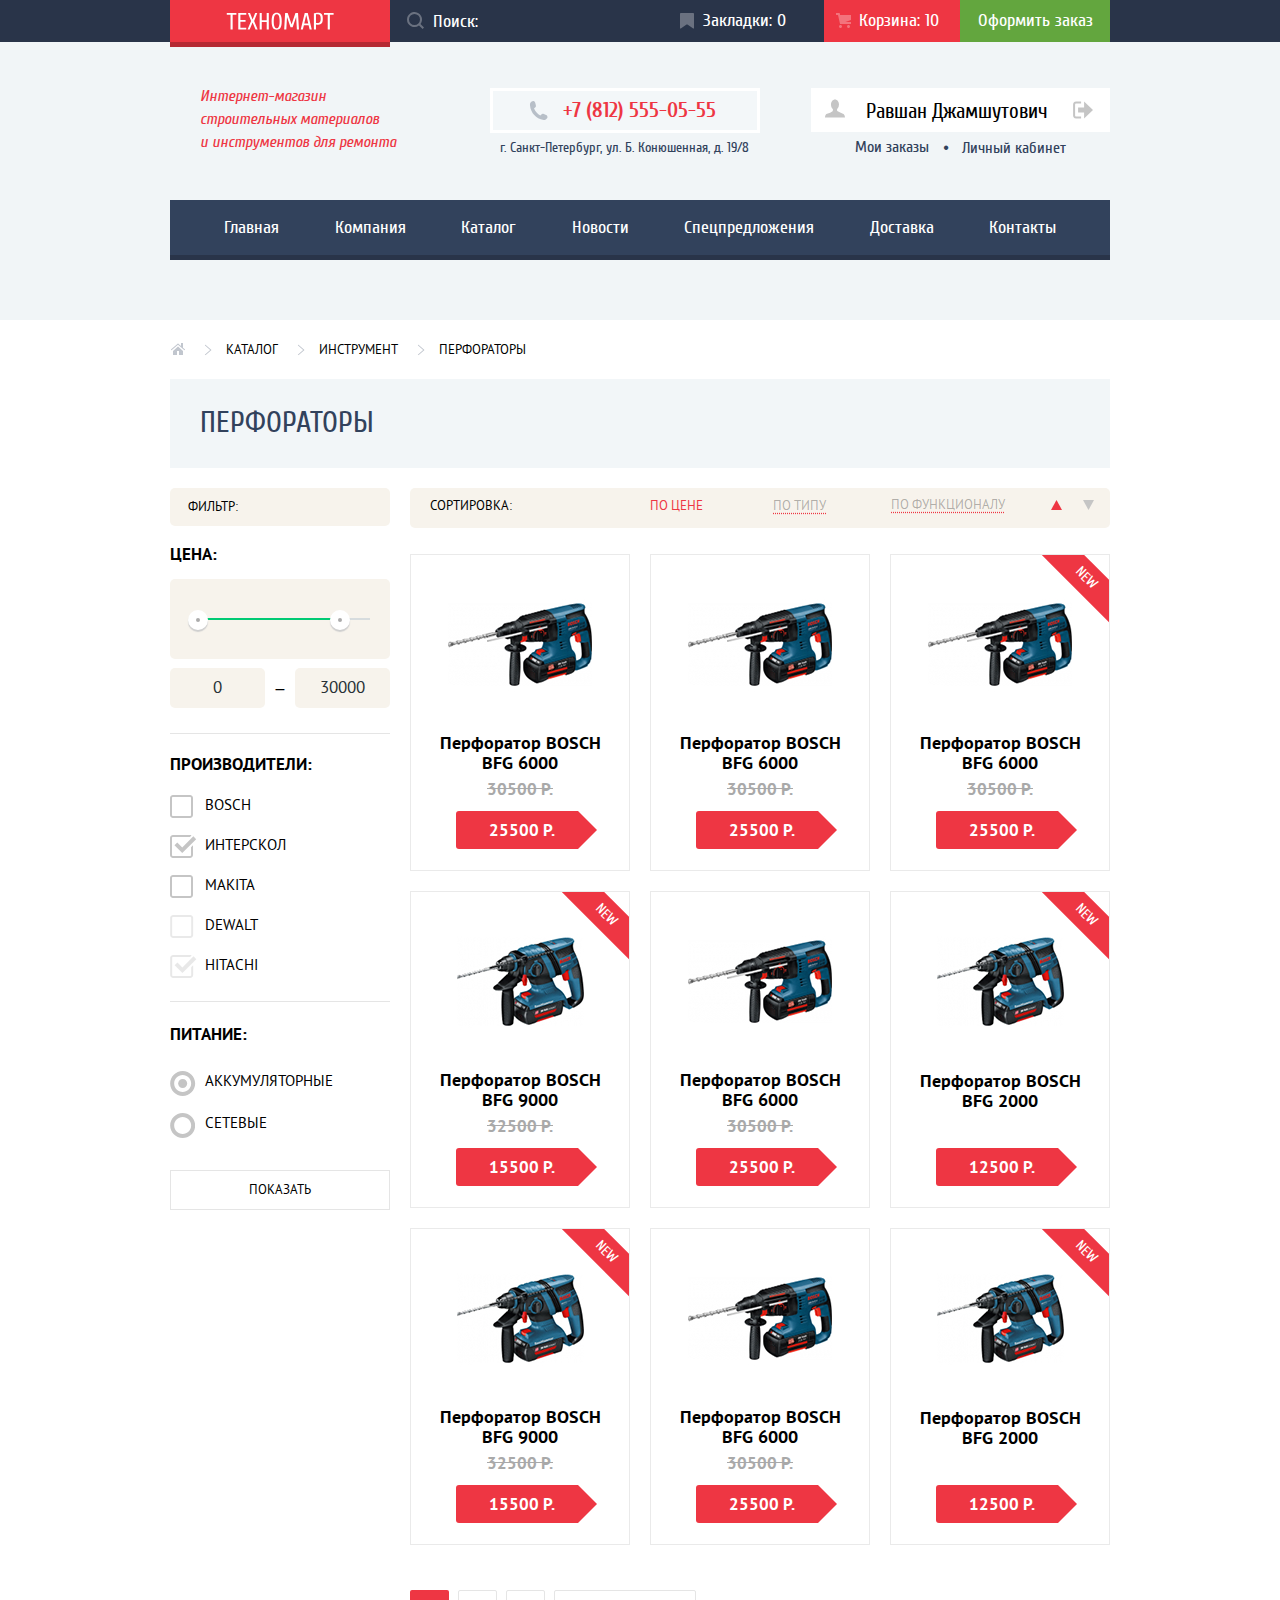
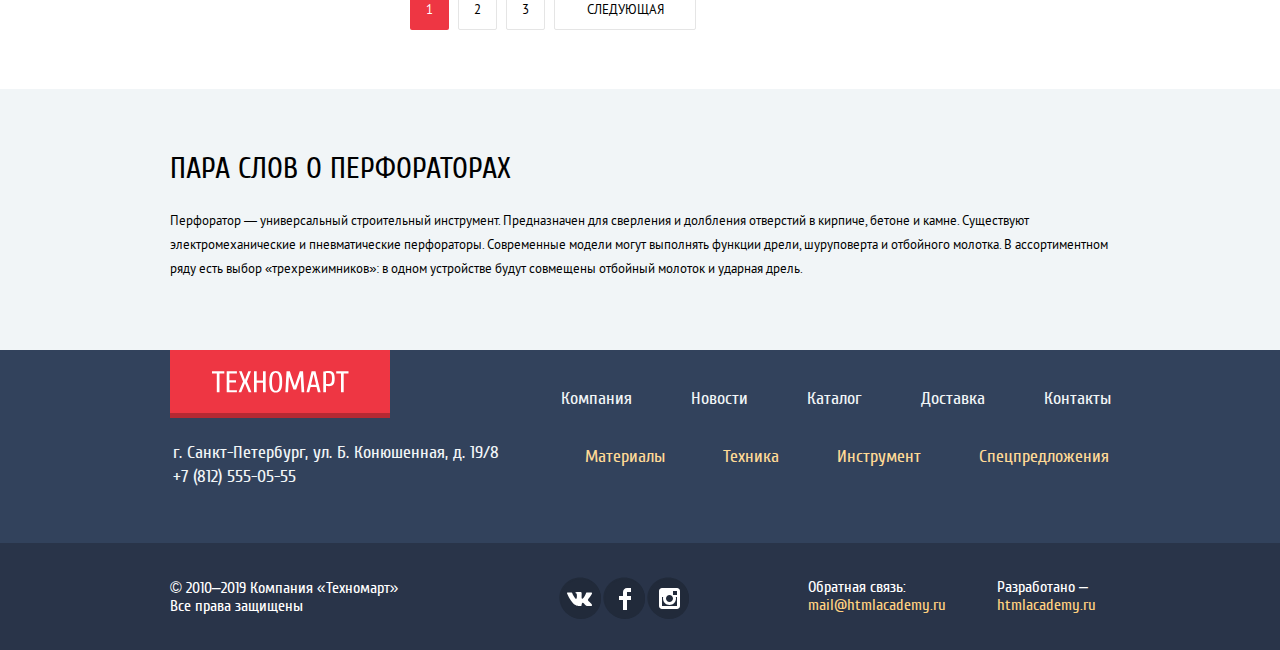
==== commit 60bd80fd: "Вторая попытка" ====
--- a/catalog.html
+++ b/catalog.html
@@ -4,38 +4,34 @@
     <meta charset="utf-8">
     <title>HTML Academy: Каталог Техномарт</title>
     <link rel="stylesheet" href="css/normalize.css">
-    <link rel="stylesheet" href="css/style.css">
+    <link rel="stylesheet" href="css/style.min.css">
   </head>
   <body class="catalog-body">
-
     <header class="main-header">
       <div class="main-header-top-bar">
         <div class="main-header-top footer center">
-            <a aria-label="Логотип сайта Техномарт" class="main-header-logo" href="index.html">
-              <svg width="108" height="18" fill="none" xmlns="http://www.w3.org/2000/svg"><path fill-rule="evenodd" clip-rule="evenodd" d="M103.85 2.66v14.79h-2.12V2.65h-3.75V1.03h9.62v1.64h-3.75zm-8.14 8.7c-.37.46-.83.79-1.38.98-.56.2-1.22.3-1.99.3A12 12 0 0190 12.4v5.05h-2.12V1.25c.6-.17 1.2-.3 1.8-.36.6-.07 1.25-.11 1.96-.11.94 0 1.74.1 2.4.3.65.19 1.18.51 1.59.97.4.45.7 1.05.9 1.8.18.76.27 1.69.27 2.8 0 1.14-.09 2.1-.27 2.86a4.62 4.62 0 01-.82 1.85zm-1.2-6.82a3.3 3.3 0 00-.55-1.34 2 2 0 00-.95-.7 4.2 4.2 0 00-1.37-.2H90V11h1.64c.53 0 .99-.07 1.37-.2a2 2 0 00.95-.7c.25-.33.44-.77.55-1.34.12-.56.18-1.26.18-2.11 0-.85-.06-1.55-.18-2.11zM82.6 13.22h-4.7l-1.05 4.23h-2.12l4-16.43h3.05l3.99 16.43h-2.11l-1.06-4.23zm-2.3-9.86h-.1l-1.94 8.22h3.99L80.3 3.36zM70.16 5.24h-.12l-3.4 10.1h-2.12l-3.4-10.1H61l-.7 12.21h-2.12l.94-16.43h2.58l3.83 11.26h.1l3.82-11.26h2.58l.94 16.43h-2.1l-.71-12.2zM54.38 15.92c-.44.65-.97 1.1-1.59 1.37-.61.26-1.32.4-2.12.4s-1.5-.14-2.13-.4a3.69 3.69 0 01-1.58-1.37 7.22 7.22 0 01-1-2.6 20.56 20.56 0 01-.34-4.09c0-1.64.11-3 .34-4.1a7.21 7.21 0 011-2.59c.44-.64.97-1.1 1.58-1.36.62-.27 1.33-.4 2.13-.4.8 0 1.5.13 2.12.4.62.27 1.15.72 1.59 1.36.44.64.77 1.5 1 2.6.22 1.08.34 2.45.34 4.1 0 1.64-.12 3-.34 4.09a7.22 7.22 0 01-1 2.6zM53.36 5.76a8.2 8.2 0 00-.65-2.16c-.26-.53-.58-.9-.94-1.1-.36-.2-.73-.31-1.1-.31-.38 0-.74.1-1.1.3-.36.2-.68.58-.94 1.1a8.2 8.2 0 00-.65 2.17c-.16.9-.25 2.06-.25 3.47 0 1.41.09 2.57.25 3.48.17.9.38 1.63.65 2.16.26.53.58.9.94 1.1.36.2.72.3 1.1.3.37 0 .74-.1 1.1-.3.36-.2.68-.57.94-1.1a8.2 8.2 0 00.65-2.16c.16-.91.24-2.07.24-3.48 0-1.4-.08-2.56-.24-3.47zM40.69 9.94h-4.93v7.51h-2.11V1.02h2.11v7.27h4.93V1.02h2.11v16.43h-2.1V9.94zm-11.15 7.51l-2.94-7.04-2.93 7.04h-2.11L25.08 9 21.9 1.02h2.11l2.58 6.57 2.59-6.57h2.11L28.13 9l3.52 8.45h-2.11zM12.28 1.02h7.99v1.64H14.4v5.4h5.16V9.7H14.4v6.1h5.87v1.65h-7.99V1.02zM6.65 17.45H4.54V2.65H.78V1.03h9.62v1.64H6.65v14.79z" fill="#fff"/></svg>
-            </a>
-
+          <a aria-label="Логотип сайта Техномарт" class="main-header-logo" href="index.html">
+            <svg width="108" height="18" fill="none" xmlns="http://www.w3.org/2000/svg"><path fill-rule="evenodd" clip-rule="evenodd" d="M103.85 2.66v14.79h-2.12V2.65h-3.75V1.03h9.62v1.64h-3.75zm-8.14 8.7c-.37.46-.83.79-1.38.98-.56.2-1.22.3-1.99.3A12 12 0 0190 12.4v5.05h-2.12V1.25c.6-.17 1.2-.3 1.8-.36.6-.07 1.25-.11 1.96-.11.94 0 1.74.1 2.4.3.65.19 1.18.51 1.59.97.4.45.7 1.05.9 1.8.18.76.27 1.69.27 2.8 0 1.14-.09 2.1-.27 2.86a4.62 4.62 0 01-.82 1.85zm-1.2-6.82a3.3 3.3 0 00-.55-1.34 2 2 0 00-.95-.7 4.2 4.2 0 00-1.37-.2H90V11h1.64c.53 0 .99-.07 1.37-.2a2 2 0 00.95-.7c.25-.33.44-.77.55-1.34.12-.56.18-1.26.18-2.11 0-.85-.06-1.55-.18-2.11zM82.6 13.22h-4.7l-1.05 4.23h-2.12l4-16.43h3.05l3.99 16.43h-2.11l-1.06-4.23zm-2.3-9.86h-.1l-1.94 8.22h3.99L80.3 3.36zM70.16 5.24h-.12l-3.4 10.1h-2.12l-3.4-10.1H61l-.7 12.21h-2.12l.94-16.43h2.58l3.83 11.26h.1l3.82-11.26h2.58l.94 16.43h-2.1l-.71-12.2zM54.38 15.92c-.44.65-.97 1.1-1.59 1.37-.61.26-1.32.4-2.12.4s-1.5-.14-2.13-.4a3.69 3.69 0 01-1.58-1.37 7.22 7.22 0 01-1-2.6 20.56 20.56 0 01-.34-4.09c0-1.64.11-3 .34-4.1a7.21 7.21 0 011-2.59c.44-.64.97-1.1 1.58-1.36.62-.27 1.33-.4 2.13-.4.8 0 1.5.13 2.12.4.62.27 1.15.72 1.59 1.36.44.64.77 1.5 1 2.6.22 1.08.34 2.45.34 4.1 0 1.64-.12 3-.34 4.09a7.22 7.22 0 01-1 2.6zM53.36 5.76a8.2 8.2 0 00-.65-2.16c-.26-.53-.58-.9-.94-1.1-.36-.2-.73-.31-1.1-.31-.38 0-.74.1-1.1.3-.36.2-.68.58-.94 1.1a8.2 8.2 0 00-.65 2.17c-.16.9-.25 2.06-.25 3.47 0 1.41.09 2.57.25 3.48.17.9.38 1.63.65 2.16.26.53.58.9.94 1.1.36.2.72.3 1.1.3.37 0 .74-.1 1.1-.3.36-.2.68-.57.94-1.1a8.2 8.2 0 00.65-2.16c.16-.91.24-2.07.24-3.48 0-1.4-.08-2.56-.24-3.47zM40.69 9.94h-4.93v7.51h-2.11V1.02h2.11v7.27h4.93V1.02h2.11v16.43h-2.1V9.94zm-11.15 7.51l-2.94-7.04-2.93 7.04h-2.11L25.08 9 21.9 1.02h2.11l2.58 6.57 2.59-6.57h2.11L28.13 9l3.52 8.45h-2.11zM12.28 1.02h7.99v1.64H14.4v5.4h5.16V9.7H14.4v6.1h5.87v1.65h-7.99V1.02zM6.65 17.45H4.54V2.65H.78V1.03h9.62v1.64H6.65v14.79z" fill="#fff"/></svg>
+          </a>
           <div class="search">
-            <svg class="search-icon" width="17" height="17" fill="none" xmlns="http://www.w3.org/2000/svg"><path fill-rule="evenodd" clip-rule="evenodd" d="M13.5 12l3.5 3.6-1.4 1.4-3.6-3.5a7.5 7.5 0 01-12-6A7.5 7.5 0 1113.5 12zm-6-10a5.5 5.5 0 100 11 5.5 5.5 0 000-11z"/></svg>
-            <input type="search" placeholder="Поиск:">
-          </div>
-
+            <label>
+              <svg class="search-icon" width="17" height="17" fill="none" xmlns="http://www.w3.org/2000/svg"><path fill-rule="evenodd" clip-rule="evenodd" d="M13.5 12l3.5 3.6-1.4 1.4-3.6-3.5a7.5 7.5 0 01-12-6A7.5 7.5 0 1113.5 12zm-6-10a5.5 5.5 0 100 11 5.5 5.5 0 000-11z"/></svg>
+              <input type="search" placeholder="Поиск:">
+            </label>
+          </div>
           <a class="bookmarks bookmarks-footer" href="">Закладки: 0</a>
           <a class="basket-full" href="">Корзина: 10</a>
           <a class="order" href="">Оформить заказ</a>
         </div>
       </div>
-
       <div class="header-bottom-wrapper center">
         <h1 class="main-title">Интернет-магазин строительных материалов и&nbsp;инструментов для ремонта</h1>
-
         <div class="header-bottom-center-footer">
           <a class="header-phone" href="tel:+78125550555">+7 (812) 555-05-55</a>
           <span class="header-address">г. Санкт-Петербург, ул. Б. Конюшенная, д. 19/8</span>
         </div>
-
         <div class="header-bottom-right-footer">
-          <div class="profile-section" href="">
+          <div class="profile-section">
             <a class="profile-name" href="">
               <svg class="user-icon" width="20" height="19" fill="none" xmlns="http://www.w3.org/2000/svg"><path d="M17.9 14.7a22 22 0 01-5.2-2.4c-.7-.5-.8-1.6-.5-2.4A5.5 5.5 0 0014 5.6c0-2.8-1.8-5.1-4-5.1s-4 2.3-4 5C6 7.5 6.7 9 7.8 10c.3.8.2 1.9-.5 2.4-1 .7-3 1.6-5.2 2.4C0 15.4 0 18.5 0 18.5h20s0-3.1-2.1-3.8z"/></svg>
               Равшан Джамшутович
@@ -49,8 +45,6 @@
           </div>
         </div>
       </div>
-
-
       <nav class="main-nav center">
         <ul class="site-nav">
           <li><a class="nav-link" href="index.html">Главная</a></li>
@@ -62,27 +56,20 @@
           <li><a class="nav-link" href="">Контакты</a></li>
         </ul>
       </nav>
-
     </header>
-
-  <main>
-
-    <ul class="breadcrumbs center">
-      <li><a href="index.html" class="breadcrumbs-home" aria-label="На главную"></a></li>
-      <li><a class="breadcrumbs-item" href="">Каталог</a></li>
-      <li><a class="breadcrumbs-item" href="">Инструмент</a></li>
-      <li><a class="breadcrumbs-item">Перфораторы</a></li>
-    </ul>
-
-    <h1 class="catalog-title center">Перфораторы</h1>
-
-    <div class="catalog-products center">
-      <div class="catalog-left">
-
-        <h2 class="filter-title">Фильтр:</h2>
-
-        <form>
-          <fieldset class="filter-item">
+    <main>
+      <ul class="breadcrumbs center">
+        <li><a href="index.html" class="breadcrumbs-home" aria-label="На главную"></a></li>
+        <li><a class="breadcrumbs-item" href="">Каталог</a></li>
+        <li><a class="breadcrumbs-item" href="">Инструмент</a></li>
+        <li><a class="breadcrumbs-item">Перфораторы</a></li>
+      </ul>
+      <h1 class="catalog-title center">Перфораторы</h1>
+      <div class="catalog-products center">
+        <div class="catalog-left">
+          <h2 class="filter-title">Фильтр:</h2>
+          <form action="https://echo.htmlacademy.ru/">
+            <fieldset class="filter-item">
               <legend>Цена:</legend>
               <div class="range-filter">
                 <div class="range-controls">
@@ -102,243 +89,234 @@
                   </label>
                 </div>
               </div>
-          </fieldset>
-
-
-          <div class="developers-wrapper">
-            <h3 class="filter-firms">Производители:</h3>
-            <ul class="filter-firms-list">
-              <li class="filter-firms-item">
-                <label class="checkbox-item">
-                  <input class="checkbox-input" type="checkbox" id="bosch" value="bosch">
-                  <span class="checkbox-icon"></span>
-                  Bosch
-                </label>
-              </li>
-              <li class="filter-firms-item">
-                <label class="checkbox-item">
-                  <input class="checkbox-input" type="checkbox" value="interskol" checked>
-                  <span class="checkbox-icon"></span>
-                  Интерскол
-                </label>
-              </li>
-              <li class="filter-firms-item">
-                <label class="checkbox-item">
-                  <input class="checkbox-input" type="checkbox" value="makita">
-                  <span class="checkbox-icon"></span>
-                  Makita
-              </label>
-              </li>
-              <li class="filter-firms-item">
-                <label class="checkbox-item">
-                  <input class="checkbox-input" type="checkbox" value="dewalt" disabled>
-                  <span class="checkbox-icon"></span>
-                  Dewalt
-              </label>
-              </li>
-              <li class="filter-firms-item">
-                <label class="checkbox-item">
-                  <input class="checkbox-input" type="checkbox" value="hitachi" disabled checked>
-                  <span class="checkbox-icon"></span>
-                  Hitachi
-                </label>
+            </fieldset>
+            <div class="developers-wrapper">
+              <h3 class="filter-firms">Производители:</h3>
+              <ul class="filter-firms-list">
+                <li class="filter-firms-item">
+                  <label class="checkbox-item">
+                    <input class="checkbox-input" type="checkbox" id="bosch" value="bosch">
+                    <span class="checkbox-icon"></span>
+                    Bosch
+                  </label>
+                </li>
+                <li class="filter-firms-item">
+                  <label class="checkbox-item">
+                    <input class="checkbox-input" type="checkbox" value="interskol" checked>
+                    <span class="checkbox-icon"></span>
+                    Интерскол
+                  </label>
+                </li>
+                <li class="filter-firms-item">
+                  <label class="checkbox-item">
+                    <input class="checkbox-input" type="checkbox" value="makita">
+                    <span class="checkbox-icon"></span>
+                    Makita
+                  </label>
+                </li>
+                <li class="filter-firms-item">
+                  <label class="checkbox-item">
+                    <input class="checkbox-input" type="checkbox" value="dewalt" disabled>
+                    <span class="checkbox-icon"></span>
+                    Dewalt
+                  </label>
+                </li>
+                <li class="filter-firms-item">
+                  <label class="checkbox-item">
+                    <input class="checkbox-input" type="checkbox" value="hitachi" disabled checked>
+                    <span class="checkbox-icon"></span>
+                    Hitachi
+                  </label>
+                </li>
+              </ul>
+            </div>
+            <div class="supply-wrapper">
+              <h3 class="filter-powersupply">Питание:</h3>
+              <ul class="filter-powersupply-list">
+                <li class="filter-powersupply-item">
+                  <label class="radio-item">
+                    <input class="radio-input" type="radio" name="supply" value="1" checked>
+                    <span class="radio-icon"></span>
+                    Аккумуляторные
+                  </label>
+                </li>
+                <li class="filter-powersupply-item">
+                  <label class="radio-item">
+                    <input class="radio-input" type="radio" name="supply" value="2">
+                    <span class="radio-icon"></span>
+                    Сетевые
+                  </label>
+                </li>
+              </ul>
+            </div>
+            <button class="show-button" type="submit">Показать</button>
+          </form>
+        </div>
+        <div class="catalog-right">
+          <div class="sort">
+            <h3 class="sort-title">Сортировка:</h3>
+            <ul class="sort-attributes">
+              <li>
+                <a tabindex="0" class="sort-by-price active">По цене</a>
+              </li>
+              <li>
+                <a tabindex="0" class="sort-by-type">По типу</a>
+              </li>
+              <li>
+                <a tabindex="0" class="sort-by-functional">По функционалу</a>
+              </li>
+              <li class="sort-arrows">
+                <a tabindex="0" class="sort-arrows-up active" aria-label="Сортировка по возрастанию">
+                  <svg style="transform: rotate(180deg)" width="11" height="10" viewBox="0 0 11 10" fill="none" xmlns="http://www.w3.org/2000/svg">
+                    <path d="M5.5 10L0 0H11"/>
+                  </svg>
+                </a>
+                <a tabindex="0" class="sort-arrows-down" aria-label="Сортировка по убыванию">
+                  <svg width="11" height="10" viewBox="0 0 11 10" fill="none" xmlns="http://www.w3.org/2000/svg">
+                    <path d="M5.5 10L0 0H11"/>
+                  </svg>
+                </a>
               </li>
             </ul>
           </div>
-
-          <div class="supply-wrapper">
-            <h3 class="filter-powersupply">Питание:</h3>
-            <ul class="filter-powersupply-list">
-              <li class="filter-powersupply-item">
-                <label class="radio-item">
-                  <input class="radio-input" type="radio" name="supply" value="1" checked>
-                  <span class="radio-icon"></span>
-                  Аккумуляторные
-                </label>
-              </li>
-              <li class="filter-powersupply-item">
-                <label class="radio-item">
-                  <input class="radio-input" type="radio" name="supply" value="2">
-                  <span class="radio-icon"></span>
-                  Сетевые
-                </label>
+          <section>
+            <ul class="products-list">
+              <li class="products-item">
+                <div class="products-photo">
+                  <img src="img/bfg6000.jpg" alt="Перфоратор bfg6000" class="products-item-img" width="144" height="128">
+                  <div class="products-buttons">
+                    <a href="" class="buy">Купить</a>
+                    <button class="add">В закладки</button>
+                  </div>
+                </div>
+                <div class="products-info">
+                  <h3 class="products-title">Перфоратор BOSCH BFG 6000</h3>
+                  <span class="products-last-price">30500 Р.</span>
+                  <span class="products-price">25500 Р.</span>
+                </div>
+              </li>
+              <li class="products-item">
+                <div class="products-photo">
+                  <img src="img/bfg6000.jpg" alt="Перфоратор bfg6000" class="products-item-img" width="144" height="128">
+                  <div class="products-buttons">
+                    <a href="" class="buy">Купить</a>
+                    <button class="add">В закладки</button>
+                  </div>
+                </div>
+                <div class="products-info">
+                  <h3 class="products-title">Перфоратор BOSCH BFG 6000</h3>
+                  <span class="products-last-price">30500 Р.</span>
+                  <span class="products-price">25500 Р.</span>
+                </div>
+              </li>
+              <li class="products-item new">
+                <div class="products-photo">
+                  <img src="img/bfg6000.jpg" alt="Перфоратор bfg6000" class="products-item-img" width="144" height="128">
+                  <div class="products-buttons">
+                    <a href="" class="buy">Купить</a>
+                    <button class="add">В закладки</button>
+                  </div>
+                </div>
+                <div class="products-info">
+                  <h3 class="products-title">Перфоратор BOSCH BFG 6000</h3>
+                  <span class="products-last-price">30500 Р.</span>
+                  <span class="products-price">25500 Р.</span>
+                </div>
+              </li>
+              <li class="products-item new">
+                <div class="products-photo">
+                  <img src="img/bfg3000.jpg" alt="Перфоратор bfg3000" class="products-item-img" width="127" height="112">
+                  <div class="products-buttons">
+                    <a href="" class="buy">Купить</a>
+                    <button class="add">В закладки</button>
+                  </div>
+                </div>
+                <div class="products-info">
+                  <h3 class="products-title">Перфоратор BOSCH BFG 9000</h3>
+                  <span class="products-last-price">32500 Р.</span>
+                  <span class="products-price">15500 Р.</span>
+                </div>
+              </li>
+              <li class="products-item">
+                <div class="products-photo">
+                  <img src="img/bfg6000.jpg" alt="Перфоратор bfg6000" class="products-item-img" width="144" height="128">
+                  <div class="products-buttons">
+                    <a href="" class="buy">Купить</a>
+                    <button class="add">В закладки</button>
+                  </div>
+                </div>
+                <div class="products-info">
+                  <h3 class="products-title">Перфоратор BOSCH BFG 6000</h3>
+                  <span class="products-last-price">30500 Р.</span>
+                  <span class="products-price">25500 Р.</span>
+                </div>
+              </li>
+              <li class="products-item new">
+                <div class="products-photo">
+                  <img src="img/bfg2000.jpg" alt="Перфоратор bfg2000" class="products-item-img" width="127" height="112">
+                  <div class="products-buttons">
+                    <a href="" class="buy">Купить</a>
+                    <button class="add">В закладки</button>
+                  </div>
+                </div>
+                <div class="products-info">
+                  <h3 class="products-title">Перфоратор BOSCH BFG 2000</h3>
+                  <span class="products-no-price"></span>
+                  <span class="products-price">12500 Р.</span>
+                </div>
+              </li>
+              <li class="products-item new">
+                <div class="products-photo">
+                  <img src="img/bfg3000.jpg" alt="Перфоратор bfg3000" class="products-item-img" width="127" height="112">
+                  <div class="products-buttons">
+                    <a href="" class="buy">Купить</a>
+                    <button class="add">В закладки</button>
+                  </div>
+                </div>
+                <div class="products-info">
+                  <h3 class="products-title">Перфоратор BOSCH BFG 9000</h3>
+                  <span class="products-last-price">32500 Р.</span>
+                  <span class="products-price">15500 Р.</span>
+                </div>
+              </li>
+              <li class="products-item">
+                <div class="products-photo">
+                  <img src="img/bfg6000.jpg" alt="Перфоратор bfg6000" class="products-item-img" width="144" height="128">
+                  <div class="products-buttons">
+                    <a href="" class="buy">Купить</a>
+                    <button class="add">В закладки</button>
+                  </div>
+                </div>
+                <div class="products-info">
+                  <h3 class="products-title">Перфоратор BOSCH BFG 6000</h3>
+                  <span class="products-last-price">30500 Р.</span>
+                  <span class="products-price">25500 Р.</span>
+                </div>
+              </li>
+              <li class="products-item new">
+                <div class="products-photo">
+                  <img src="img/bfg2000.jpg" alt="Перфоратор bfg2000" class="products-item-img" width="127" height="112">
+                  <div class="products-buttons">
+                    <a href="" class="buy">Купить</a>
+                    <button class="add">В закладки</button>
+                  </div>
+                </div>
+                <div class="products-info">
+                  <h3 class="products-title">Перфоратор BOSCH BFG 2000</h3>
+                  <span class="products-no-price"></span>
+                  <span class="products-price">12500 Р.</span>
+                </div>
               </li>
             </ul>
-          </div>
-          <button class="show-button" type="submit">Показать</button>
-        </form>
-      </div>
-
-      <div class="catalog-right">
-        <div class="sort">
-          <h3 class="sort-title">Сортировка:</h3>
-          <ul class="sort-attributes">
-            <li>
-              <a class="sort-by-price active">По цене</a>
-            </li>
-            <li>
-              <a class="sort-by-type">По типу</a>
-            </li>
-            <li>
-              <a class="sort-by-functional">По функционалу</a>
-            </li>
-            <li class="sort-arrows">
-              <a class="sort-arrows-up active" aria-label="Сортировка по возрастанию">
-                <svg style="transform: rotate(180deg)" width="11" height="10" viewBox="0 0 11 10" fill="none" xmlns="http://www.w3.org/2000/svg">
-                <path d="M5.5 10L0 0H11"/>
-                </svg>
-              </a>
-              <a class="sort-arrows-down" aria-label="Сортировка по убыванию">
-                <svg width="11" height="10" viewBox="0 0 11 10" fill="none" xmlns="http://www.w3.org/2000/svg">
-                <path d="M5.5 10L0 0H11"/>
-                </svg>
-              </a>
-            </li>
+          </section>
+          <ul class="page-number-list">
+            <li><a class="page-number-item current" href="">1</a></li>
+            <li><a class="page-number-item" href="">2</a></li>
+            <li><a class="page-number-item" href="">3</a></li>
+            <li><a class="page-number-item next" href="">Следующая</a></li>
           </ul>
-
-        </div>
-
-        <section>
-          <ul class="products-list">
-            <li class="products-item">
-              <div class="products-photo">
-                <img src="img/bfg6000.jpg" alt="Перфоратор bfg6000" class="products-item-img" width="144" height="128">
-                <div class="products-buttons">
-                  <a href="" class="buy">Купить</a>
-                  <button class="add">В закладки</button>
-                </div>
-              </div>
-              <div class="products-info">
-                <h3 class="products-title">Перфоратор BOSCH BFG 6000</h3>
-                <span class="products-last-price">30500 Р.</span>
-                <span class="products-price">25500 Р.</span>
-              </div>
-            </li>
-            <li class="products-item">
-              <div class="products-photo">
-                <img src="img/bfg6000.jpg" alt="Перфоратор bfg6000" class="products-item-img" width="144" height="128">
-                <div class="products-buttons">
-                  <a href="" class="buy">Купить</a>
-                  <button class="add">В закладки</button>
-                </div>
-              </div>
-              <div class="products-info">
-                <h3 class="products-title">Перфоратор BOSCH BFG 6000</h3>
-                <span class="products-last-price">30500 Р.</span>
-                <span class="products-price">25500 Р.</span>
-              </div>
-            </li>
-            <li class="products-item new">
-              <div class="products-photo">
-                <img src="img/bfg6000.jpg" alt="Перфоратор bfg6000" class="products-item-img" width="144" height="128">
-                <div class="products-buttons">
-                  <a href="" class="buy">Купить</a>
-                  <button class="add">В закладки</button>
-                </div>
-              </div>
-              <div class="products-info">
-                <h3 class="products-title">Перфоратор BOSCH BFG 6000</h3>
-                <span class="products-last-price">30500 Р.</span>
-                <span class="products-price">25500 Р.</span>
-              </div>
-            </li>
-            <li class="products-item new">
-              <div class="products-photo">
-                <img src="img/bfg3000.jpg" alt="Перфоратор bfg3000" class="products-item-img" width="127" height="112">
-                <div class="products-buttons">
-                  <a href="" class="buy">Купить</a>
-                  <button class="add">В закладки</button>
-                </div>
-              </div>
-              <div class="products-info">
-                <h3 class="products-title">Перфоратор BOSCH BFG 9000</h3>
-                <span class="products-last-price">32500 Р.</span>
-                <span class="products-price">15500 Р.</span>
-              </div>
-            </li>
-            <li class="products-item">
-              <div class="products-photo">
-                <img src="img/bfg6000.jpg" alt="Перфоратор bfg6000" class="products-item-img" width="144" height="128">
-                <div class="products-buttons">
-                  <a href="" class="buy">Купить</a>
-                  <button class="add">В закладки</button>
-                </div>
-              </div>
-              <div class="products-info">
-                <h3 class="products-title">Перфоратор BOSCH BFG 6000</h3>
-                <span class="products-last-price">30500 Р.</span>
-                <span class="products-price">25500 Р.</span>
-              </div>
-            </li>
-            <li class="products-item new">
-              <div class="products-photo">
-                <img src="img/bfg2000.jpg" alt="Перфоратор bfg2000" class="products-item-img" width="127" height="112">
-                <div class="products-buttons">
-                  <a href="" class="buy">Купить</a>
-                  <button class="add">В закладки</button>
-                </div>
-              </div>
-              <div class="products-info">
-                <h3 class="products-title">Перфоратор BOSCH BFG 2000</h3>
-                <span class="products-no-price"></span>
-                <span class="products-price">12500 Р.</span>
-              </div>
-            </li>
-            <li class="products-item new">
-              <div class="products-photo">
-                <img src="img/bfg3000.jpg" alt="Перфоратор bfg3000" class="products-item-img" width="127" height="112">
-                <div class="products-buttons">
-                  <a href="" class="buy">Купить</a>
-                  <button class="add">В закладки</button>
-                </div>
-              </div>
-              <div class="products-info">
-                <h3 class="products-title">Перфоратор BOSCH BFG 9000</h3>
-                <span class="products-last-price">32500 Р.</span>
-                <span class="products-price">15500 Р.</span>
-              </div>
-            </li>
-            <li class="products-item">
-              <div class="products-photo">
-                <img src="img/bfg6000.jpg" alt="Перфоратор bfg6000" class="products-item-img" width="144" height="128">
-                <div class="products-buttons">
-                  <a href="" class="buy">Купить</a>
-                  <button class="add">В закладки</button>
-                </div>
-              </div>
-              <div class="products-info">
-                <h3 class="products-title">Перфоратор BOSCH BFG 6000</h3>
-                <span class="products-last-price">30500 Р.</span>
-                <span class="products-price">25500 Р.</span>
-              </div>
-            </li>
-            <li class="products-item new">
-              <div class="products-photo">
-                <img src="img/bfg2000.jpg" alt="Перфоратор bfg2000" class="products-item-img" width="127" height="112">
-                <div class="products-buttons">
-                  <a href="" class="buy">Купить</a>
-                  <button class="add">В закладки</button>
-                </div>
-              </div>
-              <div class="products-info">
-                <h3 class="products-title">Перфоратор BOSCH BFG 2000</h3>
-                <span class="products-no-price"></span>
-                <span class="products-price">12500 Р.</span>
-              </div>
-            </li>
-          </ul>
-        </section>
-
-        <ul class="page-number-list">
-          <li><a class="page-number-item current" href="">1</a></li>
-          <li><a class="page-number-item" href="">2</a></li>
-          <li><a class="page-number-item" href="">3</a></li>
-          <li><a class="page-number-item next" href="">Следующая</a></li>
-        </ul>
-      </div>
-
-    </div>
-
+        </div>
+      </div>
       <div class="few-words-wrapper">
         <section class="few-words center">
           <h2 class="few-words-title">Пара слов о перфораторах</h2>
@@ -347,27 +325,21 @@
             бетоне и камне. Существуют электромеханические и пневматические перфораторы.
             Современные модели могут выполнять функции дрели, шуруповерта и отбойного молотка.
             В ассортиментном ряду есть выбор «трехрежимников»: в одном устройстве будут
-            совмещены отбойный молоток и ударная дрель.</p>
+          совмещены отбойный молоток и ударная дрель.</p>
         </section>
       </div>
-
-  </main>
-
+    </main>
     <footer class="main-footer">
-
       <div class="main-footer-top">
         <div class="main-footer-top-wrapper center">
-
           <div class="main-footer-left">
             <a aria-label="Логотип сайта Техномарт" class="main-footer-logo" href="index.html">
               <svg width="138" height="23" fill="none" xmlns="http://www.w3.org/2000/svg"><path fill-rule="evenodd" clip-rule="evenodd" d="M132.7 3.4v18.9H130V3.4h-4.8V1.3h12.3v2.1h-4.8zM122.3 14.5a3.86 3.86 0 01-1.77 1.26c-.71.25-1.56.38-2.54.38a15.32 15.32 0 01-3-.3v6.45h-2.7V1.6c.76-.22 1.53-.38 2.3-.47.77-.09 1.6-.13 2.5-.13 1.2 0 2.22.12 3.06.37.84.25 1.52.67 2.04 1.25s.9 1.35 1.14 2.3a15 15 0 01.36 3.58c0 1.46-.11 2.68-.34 3.66a5.9 5.9 0 01-1.05 2.35zm-1.53-8.71a4.22 4.22 0 00-.7-1.71 2.55 2.55 0 00-1.22-.89 5.37 5.37 0 00-1.76-.25H115v11.1h2.1c.68 0 1.27-.09 1.76-.26s.9-.46 1.21-.88c.32-.42.56-1 .7-1.71.16-.72.23-1.62.23-2.7s-.07-1.98-.22-2.7zm-15.23 11.1h-6l-1.35 5.4h-2.7l5.1-21h3.9l5.1 21h-2.7l-1.35-5.4zM102.6 4.3h-.12L100 14.8h5.1L102.6 4.3zM89.64 6.7h-.15l-4.35 12.9h-2.7L78.1 6.7h-.15l-.9 15.6h-2.7l1.2-21h3.3l4.9 14.4h.11l4.9-14.4h3.3l1.2 21h-2.7l-.9-15.6zM69.48 20.35a4.71 4.71 0 01-2.02 1.74c-.8.34-1.7.5-2.72.5a6.81 6.81 0 01-2.71-.5A4.71 4.71 0 0160 20.35a9.22 9.22 0 01-1.27-3.32 26.26 26.26 0 01-.44-5.23c0-2.1.15-3.85.44-5.24.29-1.39.71-2.5 1.27-3.31a4.71 4.71 0 012.03-1.74c.79-.34 1.7-.51 2.71-.51 1.02 0 1.93.17 2.72.5.79.35 1.46.93 2.02 1.75s.99 1.92 1.28 3.31c.29 1.4.43 3.14.43 5.24s-.14 3.84-.43 5.23a9.22 9.22 0 01-1.28 3.32zm-1.3-13a10.48 10.48 0 00-.83-2.75 3.18 3.18 0 00-1.2-1.41 2.83 2.83 0 00-1.4-.4c-.49 0-.96.14-1.42.4-.46.26-.86.73-1.2 1.4-.34.69-.61 1.6-.82 2.77a25.69 25.69 0 00-.32 4.44c0 1.8.1 3.28.32 4.44.2 1.16.48 2.08.82 2.76.34.68.74 1.15 1.2 1.4.46.27.93.4 1.41.4.48 0 .95-.13 1.41-.4.46-.25.86-.72 1.2-1.4.34-.68.62-1.6.83-2.76.2-1.16.31-2.64.31-4.44 0-1.8-.1-3.28-.31-4.44zM51.99 12.7h-6.3v9.6H43v-21h2.7v9.3H52V1.3h2.7v21H52v-9.6zm-14.25 9.6l-3.75-9-3.75 9h-2.7l4.5-10.8L28 1.3h2.7L34 9.7l3.3-8.4H40l-4.05 10.2 4.5 10.8h-2.7zM15.7 1.3h10.2v2.1h-7.5v6.9H25v2.1h-6.6v7.8h7.5v2.1H15.7v-21zm-7.2 21H5.8V3.4H1V1.3h12.3v2.1H8.5v18.9z" fill="#fff"/></svg>
             </a>
-
             <p class="footer-address">г. Санкт-Петербург, ул. Б. Конюшенная, д. 19/8<br>
-            <a class="footer-phone" href="tel:+78125550555">+7 (812) 555-05-55</a>
+              <a class="footer-phone" href="tel:+78125550555">+7 (812) 555-05-55</a>
             </p>
           </div>
-
           <div class="footer-nav">
             <ul class="footer-nav-up">
               <li><a class="footer-nav-up-link" href="">Компания</a></li>
@@ -376,7 +348,6 @@
               <li><a class="footer-nav-up-link" href="">Доставка</a></li>
               <li><a class="footer-nav-up-link" href="">Контакты</a></li>
             </ul>
-
             <ul class="footer-nav-down">
               <li><a class="footer-nav-down-link" href="">Материалы</a></li>
               <li><a class="footer-nav-down-link" href="">Техника</a></li>
@@ -386,13 +357,10 @@
           </div>
         </div>
       </div>
-
       <div class="main-footer-down">
         <div class="main-footer-down-wrapper center">
-
           <p class="copyright">&copy; 2010–2019 Компания «Техномарт»<br>
-            Все права защищены</p>
-
+          Все права защищены</p>
           <ul class="socials-list">
             <li>
               <a aria-label="Ссылка на ВКонтакте" class="socials-list-item vk" href="">
@@ -416,37 +384,29 @@
               </a>
             </li>
           </ul>
-
           <div class="main-footer-down-right">
             <div class="main-footer-down-text">
               <span class="feedback">Обратная связь:</span>
               <a class="feedback-link" href="">mail@htmlacademy.ru</a>
             </div>
-
             <div class="main-footer-down-text">
               <span class="developed">Разработано &#8211;</span>
-              <a class="developed-link" href="https://up.htmlacademy.ru/htmlcss/29/project/technomart#technomart-3-5">htmlacademy.ru</a>
+              <a class="developed-link" href="https://htmlacademy.ru/intensive/htmlcss">htmlacademy.ru</a>
             </div>
           </div>
-
-        </div>
-      </div>
-
+        </div>
+      </div>
     </footer>
-
     <section class="modal-added hidden">
       <div class="modal-added-message">
         <h2 class="modal-added-text">Товар добавлен в корзину!</h2>
       </div>
-
       <div class="modal-buttons">
         <button name="create-order" class="added-button create-order">Оформить заказ</button>
         <button class="added-button continue">Продолжить покупки</button>
       </div>
-
-        <button class="modal-added-close" type="button" aria-label="Закрыть"></button>
-
+      <button class="modal-added-close" type="button" aria-label="Закрыть"></button>
     </section>
-  <script src="js/script.js"></script>
+    <script src="js/script.min.js"></script>
   </body>
 </html>
--- a/css/style.min.css
+++ b/css/style.min.css
@@ -0,0 +1 @@
+:root{--basic-red:#EE3643;--basic-red-dark:#CA2C37;--basic-dark-blue:#32425C;--basic-dark-blue-darker:#293449;--darkest-blue:#161D29;--basic-green:#63A63E;--basic-grey:#3D546F;--basic-greylight:#C5C5C5;--basic-background:#F1F5F7;--basic-background-light:#F2F6F8;--basic-background-faded:rgba(241, 245, 247, 0.5);--white:#FFF;--black:#000;--faded-white:rgba(255, 255, 255, 0.5);--faded-grey:rgba(0, 0, 0, 0.3);--special-yellow:#FFBF47;--special-blue:#3BBCE3;--special-lilac:#DC91D8;--special-greenlight:#8ED78F;--special-yellowlight:#FFD180;--special-yellow-lighten:#FFC047;--special-blue-dark:#1D2739;--special-background-light:#F3F7F9;--special-one-more-grey:#E5E5E5;--special-grey-light:#EAEAEA;--special-beige:#F9F5F0;--special-beige-dull:#F7F3EC;--special-beige-light:#FFDA96;--special-beige-light-faded:rgba(255, 218, 150, 0.5);--special-grey:#A9A9A9;--special-blue-inset:#405069;--special-red-credit:#FF5357;--success:#5FBB2D;--warning:#FFBF47;--error:#BA2732;--main-logo-shadow:#B52933;--main-logo-shadow-dark:#8E1E26;--bar-toggle-gray:#ababab;--bar-toggle-shadow:#cfcfcf;--range-controls-scale:#d7dcde;--bar-green:#00ca74;--box-shadow-buy:#367315;--background-buy-focus:#518534;--modal-red:#FF5257;--modal-faded-white:#F4F4F4;--modal-buttons-white:#F1F1F1;--price-dark-blue:#283136;--socials-dark-blue:#212A3A;--offers-faded-yellow:rgba(197, 197, 197, 0.3);--offers-dark-yellow:rgba(169, 169, 169, 0.3);--translucent-white:rgba(255, 255, 255, 0.3);--translucent-black:rgba(0, 0, 0, 0.25);--drop-shadow-black:rgba(0, 0, 0, 0.15);--box-shadow-footer:rgba(0, 0, 0, 0.24)}@font-face{font-family:Cuprum;src:url(../fonts/cuprum.woff2) format("woff2"),url(../fonts/cuprum.woff) format("woff");font-weight:400;font-style:normal}@font-face{font-family:Cuprum;src:url(../fonts/cuprumbold.woff2) format("woff2"),url(../fonts/cuprumbold.woff) format("woff");font-weight:700;font-style:normal}@font-face{font-family:Cuprum;src:url(../fonts/cuprumbolditalic.woff2) format("woff2"),url(../fonts/cuprumbolditalic.woff) format("woff");font-weight:700;font-style:italic}@font-face{font-family:Cuprum;src:url(../fonts/cuprumitalic.woff2) format("woff2"),url(../fonts/cuprumitalic.woff) format("woff");font-weight:400;font-style:italic}@font-face{font-family:"PT Sans";src:url(../fonts/ptsans.woff2) format("woff2"),url(../fonts/ptsans.woff) format("woff");font-weight:400;font-style:normal}@font-face{font-family:"PT Sans";src:url(../fonts/ptsansbold.woff2) format("woff2"),url(../fonts/ptsansbold.woff) format("woff");font-weight:700;font-style:normal}.red-button{display:block;width:192px;padding:11px 0 9px 0;background-color:var(--basic-red);text-align:center;font-size:14px;line-height:18px;text-align:center;text-transform:uppercase;text-decoration:none;color:var(--white);cursor:pointer}.red-button-services{display:block;width:195px;padding:10px 0;margin-top:25px;border-radius:2px;background-color:var(--special-red-credit);text-align:center;font-size:14px;line-height:18px;text-align:center;text-transform:uppercase;text-decoration:none;color:var(--white)}.red-button:hover{background:var(--basic-red-dark)}.red-button:focus{background:var(--error)}.white-button:hover{color:var(--basic-red)}.white-button:focus{color:var(--basic-greylight)}.page-body{position:relative;font-family:Cuprum,Arial,sans-serif;background-color:var(--white)}.main-header{background-color:var(--basic-background)}.main-header-top{background-color:var(--basic-dark-blue-darker)}.main-header-logo{position:relative;background:var(--basic-red);text-align:center;vertical-align:middle;padding-top:12px}.main-header-logo::after{position:absolute;display:block;content:"";background-color:var(--main-logo-shadow);width:100%;height:5px;bottom:-5px}.main-header-logo:focus::after{background:var(--main-logo-shadow-dark)}.main-header-logo:focus{background:var(--error)}input[type=search]::-webkit-search-cancel-button,input[type=search]::-webkit-search-decoration,input[type=search]::-webkit-search-results-button,input[type=search]::-webkit-search-results-decoration{display:none}.search{position:relative;padding-left:41px}.search-icon{position:absolute;top:12px;left:17px;fill:var(--white);opacity:.3}.search:hover .search-icon{opacity:1}.search input{width:100%;height:100%;background-color:inherit;border:none;outline:0;font-family:Cuprum,Arial,sans-serif;font-size:18px;font-style:normal;font-weight:400;line-height:24px;letter-spacing:0;color:#fff;opacity:1}.search input::-webkit-input-placeholder{font-family:Cuprum,Arial,sans-serif;font-size:18px;font-style:normal;font-weight:400;line-height:40px;letter-spacing:0;color:var(--white)}.search input::-moz-placeholder{font-family:Cuprum,Arial,sans-serif;font-size:18px;font-style:normal;font-weight:400;line-height:40px;letter-spacing:0;color:var(--white)}.search input:-ms-input-placeholder{font-family:Cuprum,Arial,sans-serif;font-size:18px;font-style:normal;font-weight:400;line-height:40px;letter-spacing:0;color:var(--white)}.search input::-ms-input-placeholder{font-family:Cuprum,Arial,sans-serif;font-size:18px;font-style:normal;font-weight:400;line-height:40px;letter-spacing:0;color:var(--white)}.search input::placeholder{font-family:Cuprum,Arial,sans-serif;font-size:18px;font-style:normal;font-weight:400;line-height:40px;letter-spacing:0;color:var(--white)}.search input::-moz-placeholder{color:var(--white);opacity:1}.search input:hover{cursor:pointer}.search input:focus{background-color:var(--white)}.search:focus-within{background-color:var(--white)}.search:focus-within input{color:#000}.search:focus-within .search-icon{fill:var(--basic-red);opacity:1}.bookmarks{position:relative;font-size:18px;line-height:24px;text-decoration:none;color:var(--white);padding:9px 0;padding-left:18px;text-align:center}.bookmarks-footer{padding-left:4px}.bookmarks:hover::before{opacity:1}.bookmarks::before{content:"";position:absolute;left:20px;bottom:13px;width:14px;height:16px;background-image:url(../img/icon-bookmark.svg);background-repeat:no-repeat;background-position:0 0;opacity:.3}.bookmarks:focus::before{opacity:.3}.bookmarks:focus{color:var(--faded-white);background-color:var(--darkest-blue)}.basket{position:relative;font-size:18px;line-height:24px;text-decoration:none;color:var(--white);padding:9px 0;padding-left:49px}.basket::before{content:"";position:absolute;left:26px;bottom:14px;width:15px;height:15px;background-image:url(../img/icon-cart.svg);background-repeat:no-repeat;background-position:0 0;opacity:.3}.basket:hover::before{opacity:1}.basket:focus{color:var(--faded-white);background-color:var(--darkest-blue)}.basket:focus::before{opacity:.3}.basket-full{position:relative;font-size:18px;line-height:24px;text-decoration:none;color:var(--white);padding:9px 0;padding-left:35px;background-color:var(--basic-red)}.basket-full::before{content:"";position:absolute;left:12px;bottom:14px;width:15px;height:15px;background-image:url(../img/icon-cart.svg);background-repeat:no-repeat;background-position:0 0;opacity:.3}.basket-full:hover::before{opacity:1}.basket-full:focus{color:var(--faded-white);background-color:var(--darkest-blue)}.basket-full:focus::before{opacity:.3}.order{background:var(--basic-green);text-align:center;font-size:18px;line-height:24px;text-transform:none;text-decoration:none;color:var(--white);padding:9px 0}.order:hover{background:var(--success)}.order:focus{background:var(--basic-green);color:var(--faded-white)}.main-title{width:197px;font-weight:400;font-style:italic;font-size:16px;line-height:23px;color:var(--basic-red);margin:0;padding-top:42.5px;padding-left:30px;padding-bottom:44.5px}.header-bottom-center{padding:46px 0 40px 0;margin-left:24px}.header-phone{width:270px;position:relative;font-weight:700;font-size:21px;line-height:30px;text-decoration:none;text-align:center;color:var(--basic-red);-webkit-box-sizing:border-box;box-sizing:border-box;background:var(--special-background-light);border:3px solid var(--white);padding:4px 41px 5px 70px;margin-bottom:3px}.header-phone::before{content:"";position:absolute;left:36px;bottom:10px;width:19px;height:19px;background-image:url(../img/icon-phone.svg);background-repeat:no-repeat;background-position:0 0}.header-address{font-size:14px;line-height:24px;text-align:center;color:var(--basic-dark-blue)}.header-bottom-right{padding:46px 0 67px 0}.white-button-login{display:block;position:relative;background-color:var(--white);text-align:center;font-size:21px;line-height:21px;text-decoration:none;color:var(--black);padding:12px 27px 12px 45px}.white-button-login-icon{position:absolute;left:19px;top:14px;fill:var(--basic-greylight)}.white-button-login:hover{color:var(--basic-red)}.white-button-login:hover .white-button-login-icon{fill:var(--basic-grey)}.white-button-login:focus{color:var(--basic-greylight)}.white-button-login:focus .white-button-login-icon{fill:var(--basic-greylight)}.white-button-register{display:block;background-color:var(--white);text-align:center;font-size:21px;line-height:21px;text-decoration:none;color:var(--black);padding:12px 24px}.white-button-register:hover{color:var(--basic-red)}.white-button-register:focus{color:var(--basic-greylight)}.main-nav{background-color:var(--basic-dark-blue);-webkit-box-shadow:inset 0 -5px 0 var(--basic-dark-blue-darker);box-shadow:inset 0 -5px 0 var(--basic-dark-blue-darker)}.site-nav{list-style:none;padding:0 34px;margin:0}.nav-link{display:block;font-size:18px;line-height:24px;text-decoration:none;color:var(--white);padding:16px 20px 20px 20px}.nav-link:hover{background:var(--basic-dark-blue-darker)}.nav-link:focus{background:var(--special-blue-dark);color:var(--faded-white)}.container{padding-top:58px}.offers{padding-bottom:58px}.offers-list-top{list-style:none;padding:0;margin:0}.offers-list-bottom{list-style:none;padding:0}.offers-item{padding:18.5px 0 23px 22.5px;overflow:hidden}.offers-item-title{font-weight:700;font-size:24px;line-height:30px;color:var(--white);margin:0;padding-bottom:14px}.offers-item-link{display:block;width:135px;padding:10px 0;text-align:center;background-color:var(--translucent-white);text-decoration:none;font-size:14px;line-height:18px;color:var(--white);text-transform:uppercase}.offers-item-link:hover{background:var(--offers-faded-yellow)}.offers-item-link:focus{background:var(--offers-dark-yellow)}.offers-wrapper-top .offers-item:nth-of-type(1){position:relative;background-color:var(--special-yellow)}.offers-wrapper-top .offers-item:nth-of-type(1)::before{position:absolute;content:"";width:44px;height:65px;top:33px;right:43px;background:url(../img/icon-1.svg)}.offers-wrapper-top .offers-item:nth-of-type(2){position:relative;background-color:var(--special-blue)}.offers-wrapper-top .offers-item:nth-of-type(2)::before{position:absolute;content:"";width:75px;height:61px;top:36px;right:31px;background:url(../img/icon-2.svg)}.offers-wrapper-top .offers-item:nth-of-type(3){position:relative;background-color:var(--special-lilac)}.offers-wrapper-top .offers-item:nth-of-type(3)::before{position:absolute;content:"";width:78px;height:62px;top:33px;right:31px;background:url(../img/icon-3.svg)}.offers-wrapper-bottom .offers-item:nth-child(1){position:relative;background-color:var(--special-greenlight)}.offers-wrapper-bottom .offers-item:nth-of-type(1)::before{position:absolute;content:"";width:59px;height:72px;top:26px;right:45px;background:url(../img/icon-4.svg)}.offers-wrapper-bottom .offers-item:nth-child(2){position:relative;background-color:var(--special-yellow-lighten)}.offers-wrapper-bottom .offers-item:nth-of-type(2)::before{position:absolute;content:"";width:78px;height:63px;top:30px;right:31px;background:url(../img/icon-5.svg)}.slider{position:relative;vertical-align:bottom}.slider-item{height:266px}.slide-1{background-color:var(--basic-greylight);background:url(../img/sliderperforatori.jpg)}.slide-2{background-color:var(--basic-greylight);background:url(../img/sliderdreli.jpg)}.slider-top{background-color:var(--translucent-black);padding:23px 0 16px 24px}.slider-title{font-weight:700;font-size:36px;line-height:36px;color:var(--white);text-transform:uppercase;margin:0;padding-bottom:5px}.slider-text{font-size:18px;line-height:24px;color:var(--white);margin:0}.slider-arrow{position:absolute;border:none;background-color:transparent;padding:0;top:122px}.left{left:24px}.right{-webkit-transform:scale(-1,1);-ms-transform:scale(-1,1);transform:scale(-1,1);right:20px}.slider-button{position:absolute;top:201px;left:24px}.slider-radio{position:absolute;top:220px;left:295px}.slider-radio-input{position:absolute;width:1px;height:1px;overflow:hidden;clip:rect(0 0 0 0)}.slider-radio-icon{margin-left:0;display:inline-block;vertical-align:top;width:12px;height:12px;background-image:url("data:image/svg+xml,%3Csvg xmlns='http://www.w3.org/2000/svg' fill='%23FFF' width='10' height='10'%3E%3Ccircle cx='50%25' cy='50%25' r='5'/%3E%3C/svg%3E");background-repeat:no-repeat;padding-right:5px}.slider-radio-input:checked+.slider-radio-icon{background-image:url("data:image/svg+xml,%3Csvg xmlns='http://www.w3.org/2000/svg' fill='%23FFF' width='10' height='10'%3E%3Ccircle cx='50%25' cy='50%25' r='5'/%3E%3Ccircle fill='%23FF0000' cx='50%25' cy='50%25' r='3'/%3E%3C/svg%3E");background-repeat:no-repeat}.checked-radio{background-image:url("data:image/svg+xml,%3Csvg xmlns='http://www.w3.org/2000/svg' fill='%23FFF' width='10' height='10'%3E%3Ccircle cx='50%25' cy='50%25' r='5'/%3E%3Ccircle fill='%23FF0000' cx='50%25' cy='50%25' r='3'/%3E%3C/svg%3E");background-repeat:no-repeat}.products-list{list-style:none;padding:0;margin:0 0 48px 0}.products-list-popular{list-style:none;padding:0}.popular-firms-list{list-style:none;padding:0}.products-item{position:relative;display:-webkit-box;display:-ms-flexbox;display:flex;-webkit-box-orient:vertical;-webkit-box-direction:normal;-ms-flex-direction:column;flex-direction:column;-webkit-box-pack:justify;-ms-flex-pack:justify;justify-content:space-between;-webkit-box-align:center;-ms-flex-align:center;align-items:center;background:var(--white);border:1px solid var(--special-grey-light);font-family:"PT Sans",Arial,sans-serif;font-weight:700;padding-bottom:21px;overflow:hidden}.products-item:hover{-webkit-filter:drop-shadow(0 4px 20px var(--drop-shadow-black));filter:drop-shadow(0 4px 20px var(--drop-shadow-black))}.products-item:hover .products-buttons{display:-webkit-box;display:-ms-flexbox;display:flex}.products-item:hover img{display:none}.products-info{display:-webkit-box;display:-ms-flexbox;display:flex;-webkit-box-orient:vertical;-webkit-box-direction:normal;-ms-flex-direction:column;flex-direction:column;width:185px}.products-photo{position:relative;display:-webkit-box;display:-ms-flexbox;display:flex;height:177px;-webkit-box-align:center;-ms-flex-align:center;align-items:center}.products-buttons{margin-top:-10px;display:none;-webkit-box-orient:vertical;-webkit-box-direction:normal;-ms-flex-direction:column;flex-direction:column;width:135px;font-family:Cuprum,Arial,sans-serif;font-size:14px;font-style:normal;font-weight:400;line-height:18px;letter-spacing:0}.buy{position:relative;border:none;padding:10px 0 10px 0;text-align:left;padding-left:53px;margin-bottom:10px;background:var(--basic-green);-webkit-box-shadow:inset 0 -3px 0 var(--box-shadow-buy);box-shadow:inset 0 -3px 0 var(--box-shadow-buy);border-radius:2px;color:var(--white);text-transform:uppercase;text-decoration:none}.buy::before{position:absolute;content:"";width:15px;height:15px;left:30px;top:10px;background-image:url(../img/icon-cart.svg);opacity:.3}.buy:hover{background-color:var(--success);cursor:pointer}.buy:focus{outline:0;background-color:var(--background-buy-focus)}.add{padding:8px 0 6px 0;border:3px solid var(--basic-green);-webkit-box-sizing:border-box;box-sizing:border-box;border-radius:2px;color:var(--basic-dark-blue);text-transform:uppercase;background-color:transparent}.add:hover{cursor:pointer;border-color:var(--basic-dark-blue)}.add:focus{outline:0;opacity:.5}.new::after{position:absolute;content:"NEW";font-family:Cuprum,Arial,sans-serif;font-size:14px;font-style:normal;font-weight:400;line-height:18px;letter-spacing:0;text-align:center;color:var(--white);right:-27px;top:8px;width:100px;padding:6px 0;background-color:var(--basic-red);-webkit-transform:rotate(45deg);-ms-transform:rotate(45deg);transform:rotate(45deg)}.products-title{text-align:center;padding-bottom:7px;margin:0;font-family:PT Sans;font-size:18px;font-weight:700;line-height:20px}.popular-firms-item{background:var(--white);border:1px solid var(--special-grey-light);margin-top:10px}.popular-firms-item:hover{-webkit-filter:drop-shadow(0 4px 20px var(--drop-shadow-black));filter:drop-shadow(0 4px 20px var(--drop-shadow-black))}.popular-firms-item:focus{opacity:.5;-webkit-filter:drop-shadow(0 4px 20px var(--drop-shadow-black));filter:drop-shadow(0 4px 20px var(--drop-shadow-black))}.popular-header{background:var(--special-beige);padding:25px 14px 26px 28px}.popular-header-firms{background:var(--special-beige);padding:24px 19px 27px 28px;margin-bottom:20px}.popular-title{font-size:30px;line-height:30px;text-transform:uppercase;color:var(--basic-dark-blue);font-weight:400;margin:0}.products-last-price{color:var(--special-grey);text-decoration:line-through;text-align:center;padding-bottom:13px;font-family:PT Sans;font-size:17px;font-weight:700;line-height:18px}.products-no-price{padding-bottom:30px}.products-price{display:-webkit-box;display:-ms-flexbox;display:flex;-webkit-box-pack:center;-ms-flex-pack:center;justify-content:center;-webkit-box-align:center;-ms-flex-align:center;align-items:center;position:relative;font-family:"PT Sans",Arial,sans-serif;font-size:17px;font-weight:700;line-height:18px;letter-spacing:0;width:133px;height:38px;background-color:var(--basic-red);color:var(--white);border-radius:3px;margin-bottom:21px;margin-left:28px}.products-price::after{content:"";position:absolute;right:-27px;border:19px solid #fff;border-left-color:var(--basic-red)}.services{background:var(--basic-background);padding:67px 0 100px 0}.services-title{font-size:30px;line-height:30px;text-transform:uppercase;margin:0;padding-bottom:25px}.services-text{font-family:"PT Sans",Arial,sans-serif;font-size:13px;line-height:24px;margin:0}.services-buttons-list{position:relative;list-style:none;padding:0;padding-top:70px;margin:0}.services-buttons-list::after{position:absolute;content:"";width:10px;height:279px;right:0;top:21px;background:url(../img/shadow.png)}.services-button{width:240px;background:var(--basic-dark-blue);border:none;-webkit-box-shadow:none;box-shadow:none;text-align:left;font-size:21px;line-height:30px;font-weight:700;color:var(--white);padding:13.5px 0 17.5px 22px;-webkit-box-shadow:0 1px 0 0 var(--basic-dark-blue-darker);box-shadow:0 1px 0 0 var(--basic-dark-blue-darker);-webkit-box-shadow:0 1px 0 0 var(--special-blue-inset) inset;box-shadow:0 1px 0 0 var(--special-blue-inset) inset}.services-button:hover{background:var(--basic-dark-blue-darker)}.services-button.selected{color:var(--basic-dark-blue);background:var(--white);-webkit-box-shadow:0 1px 0 0 var(--white);box-shadow:0 1px 0 0 var(--white)}.services-button-selected{position:relative;padding-left:80px;padding-top:67px;width:331px}.delivery::after{position:absolute;content:"";width:468px;height:261px;top:88px;left:231px;background-image:url(../img/truck.png);z-index:1}.guarantee::after{position:absolute;content:"";width:468px;height:261px;top:70px;left:320px;background-image:url(../img/guarantee.png)}.credit::after{position:absolute;content:"";width:465px;height:285px;top:65px;left:246px;background-image:url(../img/credit.png)}.services-button-selected-title{font-size:30px;line-height:30px;color:var(--basic-dark-blue);font-weight:400;text-transform:uppercase;margin:0;padding-bottom:30px}.services-button-selected-text{position:relative;font-family:"PT Sans",Arial,sans-serif;font-size:13px;font-style:normal;font-weight:400;line-height:24px;letter-spacing:0;margin:0;z-index:2}.main-bottom-wrapper{padding:70px 0}.about-title{font-size:30px;line-height:30px;text-transform:uppercase;margin:0 0 23px 0;font-family:Cuprum,Arial,sans-serif;font-style:normal;font-weight:400;letter-spacing:0;text-align:left}.about-text{font-family:"PT Sans",Arial,sans-serif;font-size:13px;line-height:24px;font-style:normal;font-weight:400;letter-spacing:0;margin:0}.about-text:last-of-type{padding-top:26px}.about-list{margin:3px 0 20px 0;padding-left:37px;list-style:none}.about-list-item{position:relative;font-size:18px;line-height:24px;letter-spacing:0;margin-bottom:12px;font-style:normal;font-weight:400}.about-list-item::before{position:absolute;content:"";width:25px;height:2px;background-color:var(--basic-red);left:-37px;top:12px}.about-button{width:220px}.contacts-title{font-size:30px;line-height:30px;font-weight:400;text-transform:uppercase;margin:0 0 24px 0}.contacts-text{font-family:"PT Sans",Arial,sans-serif;font-size:13px;line-height:24px;margin:0 0 32px 0}.contacts-map{margin-bottom:21px;cursor:pointer}.contacts-button{width:100%}.main-footer{background:var(--basic-dark-blue)}.main-footer-top{padding-bottom:54px}.main-footer-logo{display:block;text-align:center;vertical-align:middle;width:220px;height:68px;background-color:var(--basic-red);-webkit-box-shadow:inset 0 -5px 0 var(--box-shadow-footer);box-shadow:inset 0 -5px 0 var(--box-shadow-footer)}.main-footer-logo:focus{background:var(--error);-webkit-box-shadow:inset 0 -5px 0 var(--main-logo-shadow-dark);box-shadow:inset 0 -5px 0 var(--main-logo-shadow-dark)}.main-footer-logo svg{padding-top:20px}.footer-address{font-size:18px;font-style:normal;font-weight:400;line-height:24px;letter-spacing:0;color:var(--basic-background);margin:23px 0 0 3px}.footer-phone{text-decoration:none;font-size:18px;line-height:24px;color:var(--basic-background)}.footer-nav{margin-top:37px}.footer-nav li{padding-left:58px}.footer-nav-up{list-style:none;margin:0;margin-right:-2px;padding:0}.footer-nav-up-link{color:var(--basic-background);text-decoration:none;font-size:18px;font-style:normal;font-weight:400;line-height:24px;letter-spacing:0;padding:0}.footer-nav-up-link:hover{text-decoration:underline}.footer-nav-up-link:focus{color:var(--basic-background-faded);text-decoration:none}.footer-nav-down{list-style:none;margin:34px 0 0 24px;padding:0}.footer-nav-down-link{color:var(--special-beige-light);text-decoration:none;font-size:18px;font-style:normal;font-weight:400;line-height:24px;letter-spacing:0}.footer-nav-down-link:hover{text-decoration:underline}.footer-nav-down-link:focus{color:var(--special-beige-light-faded);text-decoration:none}.main-footer-down{background:var(--basic-dark-blue-darker)}.copyright{font-size:16px;line-height:18px;color:var(--white);margin:0;padding:36px 0 34px 0}.socials-list{list-style:none;margin:0;margin-left:94px;padding:34px 0 29px 0}.socials-list-item{position:relative;display:block;width:44px;height:44px;background-color:var(--basic-greylight);background:url(../img/circle-shape.svg) no-repeat}.socials-list-item svg{fill:var(--socials-dark-blue)}.socials-list-item:hover svg{fill:var(--basic-red)}.socials-list-item:focus svg{fill:var(--basic-red)}.vk::after{position:absolute;content:"";width:26px;height:15px;background:url(../img/icon-vk.svg) no-repeat;top:14px;left:8px}.fb::after{position:absolute;content:"";width:12px;height:22px;background:url(../img/icon-fb.svg) no-repeat;top:11px;left:16px}.inst::after{position:absolute;content:"";width:21px;height:21px;background:url(../img/icon-insta.svg) no-repeat;top:11px;left:12px}.feedback{font-size:16px;line-height:18px;color:var(--white)}.feedback-link{font-size:16px;line-height:18px;color:var(--special-yellowlight);text-decoration:none}.feedback-link:hover{text-decoration:underline}.feedback-link:focus{color:var(--basic-red);text-decoration:none}.developed{font-size:16px;line-height:18px;color:var(--white)}.developed-link{font-size:16px;line-height:18px;color:var(--special-yellowlight);text-decoration:none}.developed-link:hover{text-decoration:underline}.developed-link:focus{color:var(--basic-red);text-decoration:none}.catalog-body{font-family:Cuprum,Arial,sans-serif;background-color:var(--white)}.header-bottom-center-footer{padding:46px 0 40px 0;margin-left:41px;display:-webkit-box;display:-ms-flexbox;display:flex;-webkit-box-orient:vertical;-webkit-box-direction:normal;-ms-flex-direction:column;flex-direction:column}.header-bottom-right-footer{padding:46px 0 42px 0}.profile-section{width:299px;display:-webkit-box;display:-ms-flexbox;display:flex;-webkit-box-orient:horizontal;-webkit-box-direction:normal;-ms-flex-direction:row;flex-direction:row;-webkit-box-pack:justify;-ms-flex-pack:justify;justify-content:space-between;background-color:var(--white)}.profile-name{position:relative;display:block;font-size:21px;line-height:21px;color:var(--black);text-decoration:none;padding:11px 5px 10px 14px}.logout{padding:13px 17px 0 5px}.logout-icon{fill:var(--basic-greylight)}.logout:hover .logout-icon{fill:var(--basic-grey)}.logout:focus .logout-icon{fill:var(--basic-greylight)}.profile-name:focus{color:var(--basic-greylight)}.user-icon{fill:var(--basic-greylight);padding-right:16px}.profile-name:hover .user-icon{fill:var(--basic-grey)}.profile-name:focus .user-icon{fill:var(--basic-greylight)}.header-bottom-right-personal{-webkit-box-pack:center;-ms-flex-pack:center;justify-content:center}.my-orders{color:var(--basic-dark-blue);text-decoration:none;padding-top:7px;padding:6px 14px 0 0}.dot{color:var(--basic-dark-blue);padding-top:7px}.my-cabinet{color:var(--basic-dark-blue);text-decoration:none;padding-top:7px;padding:7px 0 0 13px}.my-cabinet:hover,.my-orders:hover{color:var(--basic-red)}.my-cabinet:focus,.my-orders:focus{color:var(--basic-greylight)}.breadcrumbs{position:relative;list-style:none;color:var(--black);padding:20px 0 20px 0}.breadcrumbs li{margin-left:1px}.breadcrumbs-home{display:block;width:14px;height:12px;margin-top:3px;background-image:url(../img/icon-home.svg)}.breadcrumbs-item{position:relative;font-family:"PT Sans",Arial,sans-serif;font-size:13px;line-height:18px;text-transform:uppercase;color:var(--black);padding-left:40px;text-decoration:none}.breadcrumbs-item::before{position:absolute;content:"";width:8px;height:12px;top:3px;left:18px;background-image:url(../img/icon-right-small.svg)}.catalog-title{background-color:var(--basic-background-light);color:var(--basic-dark-blue);font-weight:400;text-transform:uppercase;font-size:30px;line-height:30px;padding:29px 0 30px 30px;-webkit-box-sizing:border-box;box-sizing:border-box}.catalog-products{padding:20px 0 59px 0}.filter-title{font-family:"PT Sans",Arial,sans-serif;font-size:13px;line-height:18px;font-weight:400;text-transform:uppercase;background-color:var(--special-beige-dull);border-radius:5px;margin:0;padding:10px 0;padding-left:18px}.filter-item{margin:0;padding:0;padding-bottom:25px;border:none;border-bottom:1px solid var(--special-one-more-grey)}.range-filter{width:220px;margin-top:10px}.filter-item legend{font-family:"PT Sans",Arial,sans-serif;font-size:17px;font-style:normal;font-weight:700;line-height:30px;letter-spacing:0;text-align:left;text-transform:uppercase;padding-top:13px}.range-controls{position:relative;margin-bottom:9px;padding:39px 20px;border-radius:5px;background-color:var(--special-beige-dull)}.range-controls .scale{height:2px;background:var(--range-controls-scale)}.range-controls .bar{width:152px;height:2px;background:var(--bar-green)}.range-controls .toggle{position:absolute;top:31px;left:0;width:4px;height:4px;padding:0;border:8px solid var(--white);background-color:var(--bar-toggle-gray);border-radius:50%;-webkit-box-shadow:0 2px 1px 0 var(--bar-toggle-shadow);box-shadow:0 2px 1px 0 var(--bar-toggle-shadow);cursor:pointer}.range-controls .toggle-min{left:18px}.range-controls .toggle-max{left:160px}.price-controls{display:-webkit-box;display:-ms-flexbox;display:flex;-webkit-box-pack:justify;-ms-flex-pack:justify;justify-content:space-between;-webkit-box-align:center;-ms-flex-align:center;align-items:center}.price-controls label{font-family:"PT Sans",Arial,sans-serif;font-size:17px;font-style:normal;font-weight:400;line-height:18px;letter-spacing:0;text-align:center}.price-controls input{width:95px;padding:10px 0;text-align:center;border:none;border-radius:5px;background-color:var(--special-beige-dull);font-family:inherit;font-size:inherit}.price-controls input::-webkit-input-placeholder{color:var(--price-dark-blue)}.price-controls input::-moz-placeholder{color:var(--price-dark-blue)}.price-controls input:-ms-input-placeholder{color:var(--price-dark-blue)}.price-controls input::-ms-input-placeholder{color:var(--price-dark-blue)}.price-controls input::placeholder{color:var(--price-dark-blue)}.filter-dash{font-family:"PT Sans",Arial,sans-serif;font-size:16px;font-style:normal;font-weight:400;line-height:18px}.price-controls input::-webkit-inner-spin-button,.price-controls input::-webkit-outer-spin-button{-webkit-appearance:none;margin:0}.price-controls input[type=number]{-moz-appearance:textfield}.developers-wrapper{padding-top:15px}.checkbox-input:focus+.checkbox-icon{outline:2px solid #000}.checkbox-input{position:absolute;width:1px;height:1px;overflow:hidden;clip:rect(0 0 0 0)}.checkbox-input:checked+.checkbox-icon{width:27px;background-image:url(../img/checkbox-on.svg);background-repeat:no-repeat}.checkbox-input:hover+.checkbox-icon{background-image:url(../img/checkbox-off-hover.svg);background-repeat:no-repeat}.checkbox-input:checked:hover+.checkbox-icon{background-image:url(../img/checkbox-on-hover.svg);background-repeat:no-repeat}.checkbox-input:disabled+.checkbox-icon{width:27px;background-image:url(../img/checkbox-off-disabled.svg);background-repeat:no-repeat}.checkbox-input:checked:disabled+.checkbox-icon{background-image:url(../img/checkbox-on-disabled.svg);background-repeat:no-repeat}.checkbox-item{padding-left:35px;cursor:pointer}.checkbox-item:focus{outline:5px solid red}.checkbox-icon{position:absolute;margin-left:-35px;width:23px;height:23px;background-image:url(../img/checkbox-off.svg);background-repeat:no-repeat}.filter-firms{font-family:"PT Sans",Arial,sans-serif;font-size:17px;line-height:30px;font-weight:700;text-transform:uppercase;border-radius:5px;margin:0}.filter-firms-list{list-style:none;margin:0;padding:16px 0 6px 0;border-bottom:1px solid var(--special-one-more-grey)}.filter-firms-item{font-family:"PT Sans",Arial,sans-serif;font-size:15px;line-height:19px;text-transform:uppercase;padding-bottom:21px}.filter-powersupply{font-family:"PT Sans",Arial,sans-serif;font-size:17px;line-height:30px;font-weight:700;text-transform:uppercase;border-radius:5px;padding:17px 0 22px 0;margin:0}.filter-powersupply-list{list-style:none;margin:0;padding:0}.filter-powersupply-item{font-family:"PT Sans",Arial,sans-serif;font-size:15px;line-height:19px;text-transform:uppercase;padding-bottom:23px}.radio-item{padding-left:35px;cursor:pointer}.radio-icon{position:absolute;margin-left:-35px;width:25px;height:25px;background-image:url(../img/radio-off.svg);background-repeat:no-repeat}.radio-input{position:absolute;width:1px;height:1px;overflow:hidden;clip:rect(0 0 0 0)}.radio-input:focus+.radio-icon{outline:2px solid #000}.radio-input:checked+.radio-icon{width:27px;background-image:url(../img/radio-on.svg);background-repeat:no-repeat}.radio-input:hover+.radio-icon{background-image:url(../img/radio-off-hover.svg);background-repeat:no-repeat}.radio-input:checked:hover+.radio-icon{background-image:url(../img/radio-on-hover.svg);background-repeat:no-repeat}.radio-input:disabled+.radio-icon{width:27px;background-image:url(../img/radio-off-disabled.svg);background-repeat:no-repeat}.radio-input:checked:disabled+.radio-icon{background-image:url(../img/radio-on-disabled.svg);background-repeat:no-repeat}.show-button{width:100%;font-family:"PT Sans",Arial,sans-serif;font-size:13px;line-height:18px;text-align:center;text-transform:uppercase;border:1px solid var(--special-one-more-grey);background-color:var(--white);padding:10px 0;margin-top:15px;cursor:pointer}.sort{background-color:var(--special-beige-dull);border-radius:5px;padding:0 16px 0 20px;margin-bottom:26px}.sort-title{font-family:"PT Sans",Arial,sans-serif;font-size:13px;font-weight:400;line-height:18px;text-transform:uppercase;margin:0;padding-bottom:13px;padding-top:9px}.sort-attributes{list-style:none;margin:0;padding:0}.sort-by-price{display:block;cursor:pointer;font-family:"PT Sans",Arial,sans-serif;font-style:normal;font-weight:400;font-size:13px;line-height:18px;text-transform:uppercase;color:var(--faded-grey);border:none;background-color:transparent;-webkit-text-decoration:underline dotted var(--basic-red);text-decoration:underline dotted var(--basic-red);text-underline-position:under;padding-bottom:13px;padding-top:9px;margin-right:70px}.sort-by-type{display:block;cursor:pointer;font-family:"PT Sans",Arial,sans-serif;font-size:13px;line-height:18px;text-transform:uppercase;color:var(--faded-grey);border:none;background-color:transparent;-webkit-text-decoration:underline dotted var(--basic-red);text-decoration:underline dotted var(--basic-red);text-underline-position:under;padding-bottom:13px;padding-top:9px;margin-right:65px}.sort-by-functional:hover,.sort-by-type:hover{color:var(--black);-webkit-text-decoration:underline solid var(--basic-red);text-decoration:underline solid var(--basic-red)}.sort-by-functional{display:block;cursor:pointer;font-family:"PT Sans",Arial,sans-serif;font-size:13px;line-height:18px;text-transform:uppercase;color:var(--faded-grey);border:none;background-color:transparent;-webkit-text-decoration:underline dotted var(--basic-red);text-decoration:underline dotted var(--basic-red);text-underline-position:under;padding-bottom:14px;padding-top:8px;margin-right:46px}.active{color:var(--basic-red);text-decoration:none}.sort-arrows-up svg{fill:var(--basic-greylight)}.sort-arrows-up svg:hover{fill:var(--black)}.active svg{fill:var(--basic-red)}.sort-arrows{padding:8px 0 0 0}.sort-arrows-up{cursor:pointer;border:none;background-color:transparent;padding:0}.sort-arrows-down{cursor:pointer;border:none;background-color:transparent;padding:0;margin-left:17px}.sort-arrows-down svg{fill:var(--basic-greylight)}.sort-arrows-down svg:hover{fill:var(--black)}.page-number-list{list-style:none;padding:0;margin:0}.page-number-item{font-family:"PT Sans",Arial,sans-serif;font-size:13px;line-height:18px;text-align:center;text-decoration:none;color:var(--black);border:1px solid var(--special-one-more-grey);border-radius:2px;display:block;padding:10px 15px;margin-right:9px;-webkit-box-sizing:border-box;box-sizing:border-box}.current{background-color:var(--basic-red);border:none;color:var(--white);padding:11px 16px;cursor:none}.next{padding:10px 31px 10px 32px;text-transform:uppercase}.page-number-item:hover{border:1px solid var(--basic-greylight)}.current:hover{border:none}.page-number-item:focus{border:1px solid var(--basic-red)}.current:focus{border:none}.few-words-wrapper{background-color:var(--basic-background);padding:65px 0 69px 0}.few-words-title{font-size:30px;font-weight:400;line-height:30px;text-transform:uppercase;margin:0 0 25px 0}.few-words-text{font-family:"PT Sans",Arial,sans-serif;font-size:13px;line-height:24px;margin:0}.center{width:940px;margin:0 auto}.page{height:100%}.page-body{min-height:100%;display:-ms-grid;display:grid;-ms-grid-rows:-webkit-min-content 1fr -webkit-min-content;-ms-grid-rows:min-content 1fr min-content;grid-template-rows:-webkit-min-content 1fr -webkit-min-content;grid-template-rows:min-content 1fr min-content;-ms-flex-line-pack:start;align-content:start}.main-header{padding-bottom:60px}.main-header-top-bar{background-color:var(--basic-dark-blue-darker)}.main-header-top{display:-ms-grid;display:grid;-ms-grid-columns:220px 270px 150px 150px 150px;grid-template-columns:220px 270px 150px 150px 150px}.main-header-top.footer{display:-ms-grid;display:grid;-ms-grid-columns:220px 270px 164px 136px 150px;grid-template-columns:220px 270px 164px 136px 150px}.header-bottom-wrapper{display:-webkit-box;display:-ms-flexbox;display:flex;-webkit-box-pack:justify;-ms-flex-pack:justify;justify-content:space-between;-ms-flex-line-pack:start;align-content:flex-start}.header-bottom-center{display:-webkit-box;display:-ms-flexbox;display:flex;-webkit-box-orient:vertical;-webkit-box-direction:normal;-ms-flex-direction:column;flex-direction:column}.header-bottom-right{width:281px;display:-webkit-box;display:-ms-flexbox;display:flex;-webkit-box-align:start;-ms-flex-align:start;align-items:flex-start;gap:10px;-ms-flex-wrap:wrap;flex-wrap:wrap}.site-nav{display:-webkit-box;display:-ms-flexbox;display:flex;-webkit-box-pack:justify;-ms-flex-pack:justify;justify-content:space-between;-ms-flex-wrap:wrap;flex-wrap:wrap}.offers-list-top{display:-ms-grid;display:grid;-ms-grid-columns:1fr 20px 1fr 20px 1fr;grid-template-columns:1fr 1fr 1fr;gap:20px}.offers-wrapper-bottom{display:-ms-grid;display:grid;-ms-grid-columns:620px 20px 1fr;grid-template-columns:620px 1fr;gap:20px;padding-top:20px}.offers-list-bottom{display:-webkit-box;display:-ms-flexbox;display:flex;-webkit-box-orient:vertical;-webkit-box-direction:normal;-ms-flex-direction:column;flex-direction:column;-webkit-box-pack:justify;-ms-flex-pack:justify;justify-content:space-between;gap:20px;margin:0}.popular-products{display:-webkit-box;display:-ms-flexbox;display:flex;-webkit-box-orient:vertical;-webkit-box-direction:normal;-ms-flex-direction:column;flex-direction:column;margin-bottom:70px}.popular-header{display:-webkit-box;display:-ms-flexbox;display:flex;-webkit-box-pack:justify;-ms-flex-pack:justify;justify-content:space-between;-webkit-box-align:center;-ms-flex-align:center;align-items:center;margin-bottom:20px}.popular-header-firms{display:-webkit-box;display:-ms-flexbox;display:flex;-webkit-box-pack:justify;-ms-flex-pack:justify;justify-content:space-between;-webkit-box-align:center;-ms-flex-align:center;align-items:center}.products-list-popular{margin:0;display:-webkit-box;display:-ms-flexbox;display:flex;-webkit-box-pack:justify;-ms-flex-pack:justify;justify-content:space-between;-ms-flex-wrap:wrap;flex-wrap:wrap}.popular-firms{display:-webkit-box;display:-ms-flexbox;display:flex;-webkit-box-orient:vertical;-webkit-box-direction:normal;-ms-flex-direction:column;flex-direction:column;margin-bottom:70px}.popular-firms-list{display:-ms-grid;display:grid;-ms-grid-columns:1fr 20px 1fr 20px 1fr 20px 1fr;grid-template-columns:repeat(4,1fr);margin:0;gap:20px}.popular-firms-item{width:220px;height:145px;display:-webkit-box;display:-ms-flexbox;display:flex;-webkit-box-align:center;-ms-flex-align:center;align-items:center;-webkit-box-pack:center;-ms-flex-pack:center;justify-content:center;-webkit-box-sizing:border-box;box-sizing:border-box;margin:0}.services-wrapper{display:-webkit-box;display:-ms-flexbox;display:flex;-webkit-box-orient:vertical;-webkit-box-direction:normal;-ms-flex-direction:column;flex-direction:column;-webkit-box-pack:justify;-ms-flex-pack:justify;justify-content:space-between}.services-bottom-wrapper{display:-webkit-box;display:-ms-flexbox;display:flex}.main-bottom-wrapper{display:-webkit-box;display:-ms-flexbox;display:flex;-webkit-box-pack:justify;-ms-flex-pack:justify;justify-content:space-between}.contacts{display:-webkit-box;display:-ms-flexbox;display:flex;-webkit-box-orient:vertical;-webkit-box-direction:normal;-ms-flex-direction:column;flex-direction:column}.main-footer-top-wrapper{display:-webkit-box;display:-ms-flexbox;display:flex;-webkit-box-pack:justify;-ms-flex-pack:justify;justify-content:space-between}.footer-nav{display:-webkit-box;display:-ms-flexbox;display:flex;-webkit-box-orient:vertical;-webkit-box-direction:normal;-ms-flex-direction:column;flex-direction:column;padding-right:1px}.footer-nav-up{display:-webkit-box;display:-ms-flexbox;display:flex;-ms-flex-wrap:wrap;flex-wrap:wrap;-webkit-box-pack:justify;-ms-flex-pack:justify;justify-content:space-between}.footer-nav-down{display:-webkit-box;display:-ms-flexbox;display:flex;-ms-flex-wrap:wrap;flex-wrap:wrap;-webkit-box-pack:justify;-ms-flex-pack:justify;justify-content:space-between}.main-footer-down-wrapper{display:-webkit-box;display:-ms-flexbox;display:flex;-webkit-box-pack:justify;-ms-flex-pack:justify;justify-content:space-between}.socials-list{display:-webkit-box;display:-ms-flexbox;display:flex;-ms-flex-wrap:wrap;flex-wrap:wrap}.main-footer-down-right{display:-webkit-box;display:-ms-flexbox;display:flex;-ms-flex-wrap:wrap;flex-wrap:wrap;padding:35px 0;padding-right:14px}.main-footer-down-text{display:-webkit-box;display:-ms-flexbox;display:flex;-webkit-box-orient:vertical;-webkit-box-direction:normal;-ms-flex-direction:column;flex-direction:column;padding-left:51px}.header-bottom-right-personal{display:-webkit-box;display:-ms-flexbox;display:flex}.breadcrumbs{display:-webkit-box;display:-ms-flexbox;display:flex;-ms-flex-wrap:wrap;flex-wrap:wrap}.catalog-products{display:-webkit-box;display:-ms-flexbox;display:flex;-webkit-box-orient:horizontal;-webkit-box-direction:normal;-ms-flex-direction:row;flex-direction:row;gap:20px}.catalog-left{width:220px;display:-webkit-box;display:-ms-flexbox;display:flex;-webkit-box-orient:vertical;-webkit-box-direction:normal;-ms-flex-direction:column;flex-direction:column}.catalog-right{-webkit-box-sizing:border-box;box-sizing:border-box}.sort{display:-webkit-box;display:-ms-flexbox;display:flex;-webkit-box-pack:justify;-ms-flex-pack:justify;justify-content:space-between;-webkit-box-sizing:border-box;box-sizing:border-box;width:700px}.sort-attributes{display:-webkit-box;display:-ms-flexbox;display:flex;-ms-flex-wrap:wrap;flex-wrap:wrap}.products-list{padding:0;padding-bottom:45px;margin:0;display:-ms-grid;display:grid;-ms-grid-columns:220px 20px 220px 20px 220px;grid-template-columns:220px 220px 220px;width:100%;gap:20px}.products-item{padding:0;padding-top:1px;margin:0;width:220px;-webkit-box-sizing:border-box;box-sizing:border-box}.page-number-list{display:-webkit-box;display:-ms-flexbox;display:flex;-ms-flex-wrap:wrap;flex-wrap:wrap}.hidden{position:absolute;width:1px;height:1px;margin:-1px;border:0;padding:0;white-space:nowrap;-webkit-clip-path:inset(100%);clip-path:inset(100%);clip:rect(0 0 0 0);overflow:hidden}.modal{border-top:7px solid var(--modal-red);position:fixed;margin:auto;left:0;right:0;top:0;bottom:0;width:620px;height:430px;-webkit-box-sizing:border-box;box-sizing:border-box;background-color:var(--white);-webkit-filter:drop-shadow(0 4px 20px var(--drop-shadow-black));filter:drop-shadow(0 4px 20px var(--drop-shadow-black))}.modal-close{position:absolute;top:0;right:0;border:0;cursor:pointer;background-color:transparent}.modal-close::after,.modal-close::before{position:absolute;content:"";background-color:var(--basic-red);width:25px;height:4px;top:23px;right:9px}.modal-close::before{-webkit-transform:rotate(45deg);-ms-transform:rotate(45deg);transform:rotate(45deg)}.modal-close::after{-webkit-transform:rotate(-45deg);-ms-transform:rotate(-45deg);transform:rotate(-45deg)}.modal-inputs-wrapper{padding:39px 80px 33px 80px}.modal-inputs{display:-webkit-box;display:-ms-flexbox;display:flex;-webkit-box-pack:justify;-ms-flex-pack:justify;justify-content:space-between;-ms-flex-wrap:wrap;flex-wrap:wrap}.modal-input-text{font-family:Cuprum,Arial,sans-serif;font-size:18px;font-style:normal;font-weight:400;line-height:24px;letter-spacing:0;margin:0;margin-bottom:11px}.modal-input input{width:220px;height:38px;-webkit-box-sizing:border-box;box-sizing:border-box;border:2px solid var(--basic-greylight);border-radius:2px;padding:7px 8px 7px 12px}.modal-input input::-webkit-input-placeholder{font-family:"PT Sans",Arial,sans-serif;font-size:13px;font-style:normal;font-weight:400;line-height:24px;letter-spacing:0;text-align:left}.modal-input input::-moz-placeholder{font-family:"PT Sans",Arial,sans-serif;font-size:13px;font-style:normal;font-weight:400;line-height:24px;letter-spacing:0;text-align:left}.modal-input input:-ms-input-placeholder{font-family:"PT Sans",Arial,sans-serif;font-size:13px;font-style:normal;font-weight:400;line-height:24px;letter-spacing:0;text-align:left}.modal-input input::-ms-input-placeholder{font-family:"PT Sans",Arial,sans-serif;font-size:13px;font-style:normal;font-weight:400;line-height:24px;letter-spacing:0;text-align:left}.modal-input input::placeholder{font-family:"PT Sans",Arial,sans-serif;font-size:13px;font-style:normal;font-weight:400;line-height:24px;letter-spacing:0;text-align:left}.modal-letter{margin-top:13px}.modal-letter textarea{width:100%;height:114px;-webkit-box-sizing:border-box;box-sizing:border-box;border:2px solid var(--basic-greylight);border-radius:2px;padding:7px 8px 7px 12px;resize:none}.modal-letter textarea::-webkit-input-placeholder{font-family:"PT Sans",Arial,sans-serif;font-size:13px;font-style:normal;font-weight:400;line-height:24px;letter-spacing:0;text-align:left}.modal-letter textarea::-moz-placeholder{font-family:"PT Sans",Arial,sans-serif;font-size:13px;font-style:normal;font-weight:400;line-height:24px;letter-spacing:0;text-align:left}.modal-letter textarea:-ms-input-placeholder{font-family:"PT Sans",Arial,sans-serif;font-size:13px;font-style:normal;font-weight:400;line-height:24px;letter-spacing:0;text-align:left}.modal-letter textarea::-ms-input-placeholder{font-family:"PT Sans",Arial,sans-serif;font-size:13px;font-style:normal;font-weight:400;line-height:24px;letter-spacing:0;text-align:left}.modal-letter textarea::placeholder{font-family:"PT Sans",Arial,sans-serif;font-size:13px;font-style:normal;font-weight:400;line-height:24px;letter-spacing:0;text-align:left}.modal-send{padding:37px 80px;background-color:var(--modal-faded-white)}.modal-send-button{width:100%;font-family:Cuprum,Arial,sans-serif;font-size:14px;font-style:normal;font-weight:400;line-height:18px;letter-spacing:0;text-align:center;background-color:var(--basic-red);color:var(--white);text-transform:uppercase;border:none;padding:11px 0 10px 0}.map-popup{border-top:7px solid var(--modal-red);position:fixed;margin:auto;left:0;right:0;top:0;bottom:0;-webkit-filter:drop-shadow(0 4px 20px var(--drop-shadow-black));filter:drop-shadow(0 4px 20px var(--drop-shadow-black));width:943px;height:449px}.map-popup-close{position:absolute;top:10px;right:10px;border:0;width:21px;height:21px;cursor:pointer;background-color:transparent}.map-popup-close::after,.map-popup-close::before{position:absolute;content:"";background-color:var(--basic-red);width:25px;height:4px;top:9px;left:-3px;border-radius:2px}.map-popup-close::before{-webkit-transform:rotate(45deg);-ms-transform:rotate(45deg);transform:rotate(45deg)}.map-popup-close::after{-webkit-transform:rotate(-45deg);-ms-transform:rotate(-45deg);transform:rotate(-45deg)}.modal-added{border-top:7px solid var(modal-red);position:fixed;margin:auto;left:0;right:0;top:0;bottom:0;width:620px;height:283px;-webkit-box-sizing:border-box;box-sizing:border-box;background-color:var(--white);-webkit-filter:drop-shadow(0 4px 20px var(--drop-shadow-black));filter:drop-shadow(0 4px 20px var(--drop-shadow-black));text-align:center}.modal-added-message{padding-top:66px;padding-bottom:68px}.modal-added-text{display:inline;position:relative;font-family:Cuprum,Arial,sans-serif;font-size:24px;font-style:normal;font-weight:700;line-height:30px;letter-spacing:0;text-align:center}.modal-added-text:before{content:"";position:absolute;top:-19px;left:-95px;width:66px;height:66px;background-image:url(../img/icon-mark.svg);background-repeat:no-repeat;background-position:0 0}.modal-buttons{display:-webkit-box;display:-ms-flexbox;display:flex;background-color:var(--modal-buttons-white);padding:37px 0;-webkit-box-pack:center;-ms-flex-pack:center;justify-content:center;gap:10px}.added-button{width:192px;padding-top:11px;padding-bottom:9px;text-transform:uppercase;font-family:Cuprum,Arial,sans-serif;font-size:14px;font-style:normal;font-weight:400;line-height:18px;letter-spacing:0;text-align:center;border:none}.create-order{background-color:var(--basic-red);color:var(--white)}.continue{background-color:var(--white)}.modal-added-close{position:absolute;top:10px;right:10px;border:0;width:21px;height:21px;cursor:pointer;background-color:transparent}.modal-added-close::after,.modal-added-close::before{position:absolute;content:"";background-color:var(--basic-red);width:25px;height:4px;top:10px;right:-1px;border-radius:2px}.modal-added-close::before{-webkit-transform:rotate(45deg);-ms-transform:rotate(45deg);transform:rotate(45deg)}.modal-added-close::after{-webkit-transform:rotate(-45deg);-ms-transform:rotate(-45deg);transform:rotate(-45deg)}@-webkit-keyframes bounce{0%{-webkit-transform:translateY(-1500px);transform:translateY(-1500px)}70%{-webkit-transform:translateY(30px);transform:translateY(30px)}90%{-webkit-transform:translateY(-10px);transform:translateY(-10px)}100%{-webkit-transform:translateY(0);transform:translateY(0)}}@keyframes bounce{0%{-webkit-transform:translateY(-1500px);transform:translateY(-1500px)}70%{-webkit-transform:translateY(30px);transform:translateY(30px)}90%{-webkit-transform:translateY(-10px);transform:translateY(-10px)}100%{-webkit-transform:translateY(0);transform:translateY(0)}}.animation{display:block;-webkit-animation-name:bounce;animation-name:bounce;-webkit-animation-duration:.5s;animation-duration:.5s}@-webkit-keyframes shaking{0%{-webkit-transform:translateX(0);transform:translateX(0)}20%{-webkit-transform:translateX(30px);transform:translateX(30px)}40%{-webkit-transform:translateX(-30px);transform:translateX(-30px)}60%{-webkit-transform:translateX(30px);transform:translateX(30px)}80%{-webkit-transform:translateX(-30px);transform:translateX(-30px)}100%{-webkit-transform:translateX(0);transform:translateX(0)}}@keyframes shaking{0%{-webkit-transform:translateX(0);transform:translateX(0)}20%{-webkit-transform:translateX(30px);transform:translateX(30px)}40%{-webkit-transform:translateX(-30px);transform:translateX(-30px)}60%{-webkit-transform:translateX(30px);transform:translateX(30px)}80%{-webkit-transform:translateX(-30px);transform:translateX(-30px)}100%{-webkit-transform:translateX(0);transform:translateX(0)}}.animation-error{display:block;-webkit-animation-name:shaking;animation-name:shaking;-webkit-animation-duration:.5s;animation-duration:.5s}
